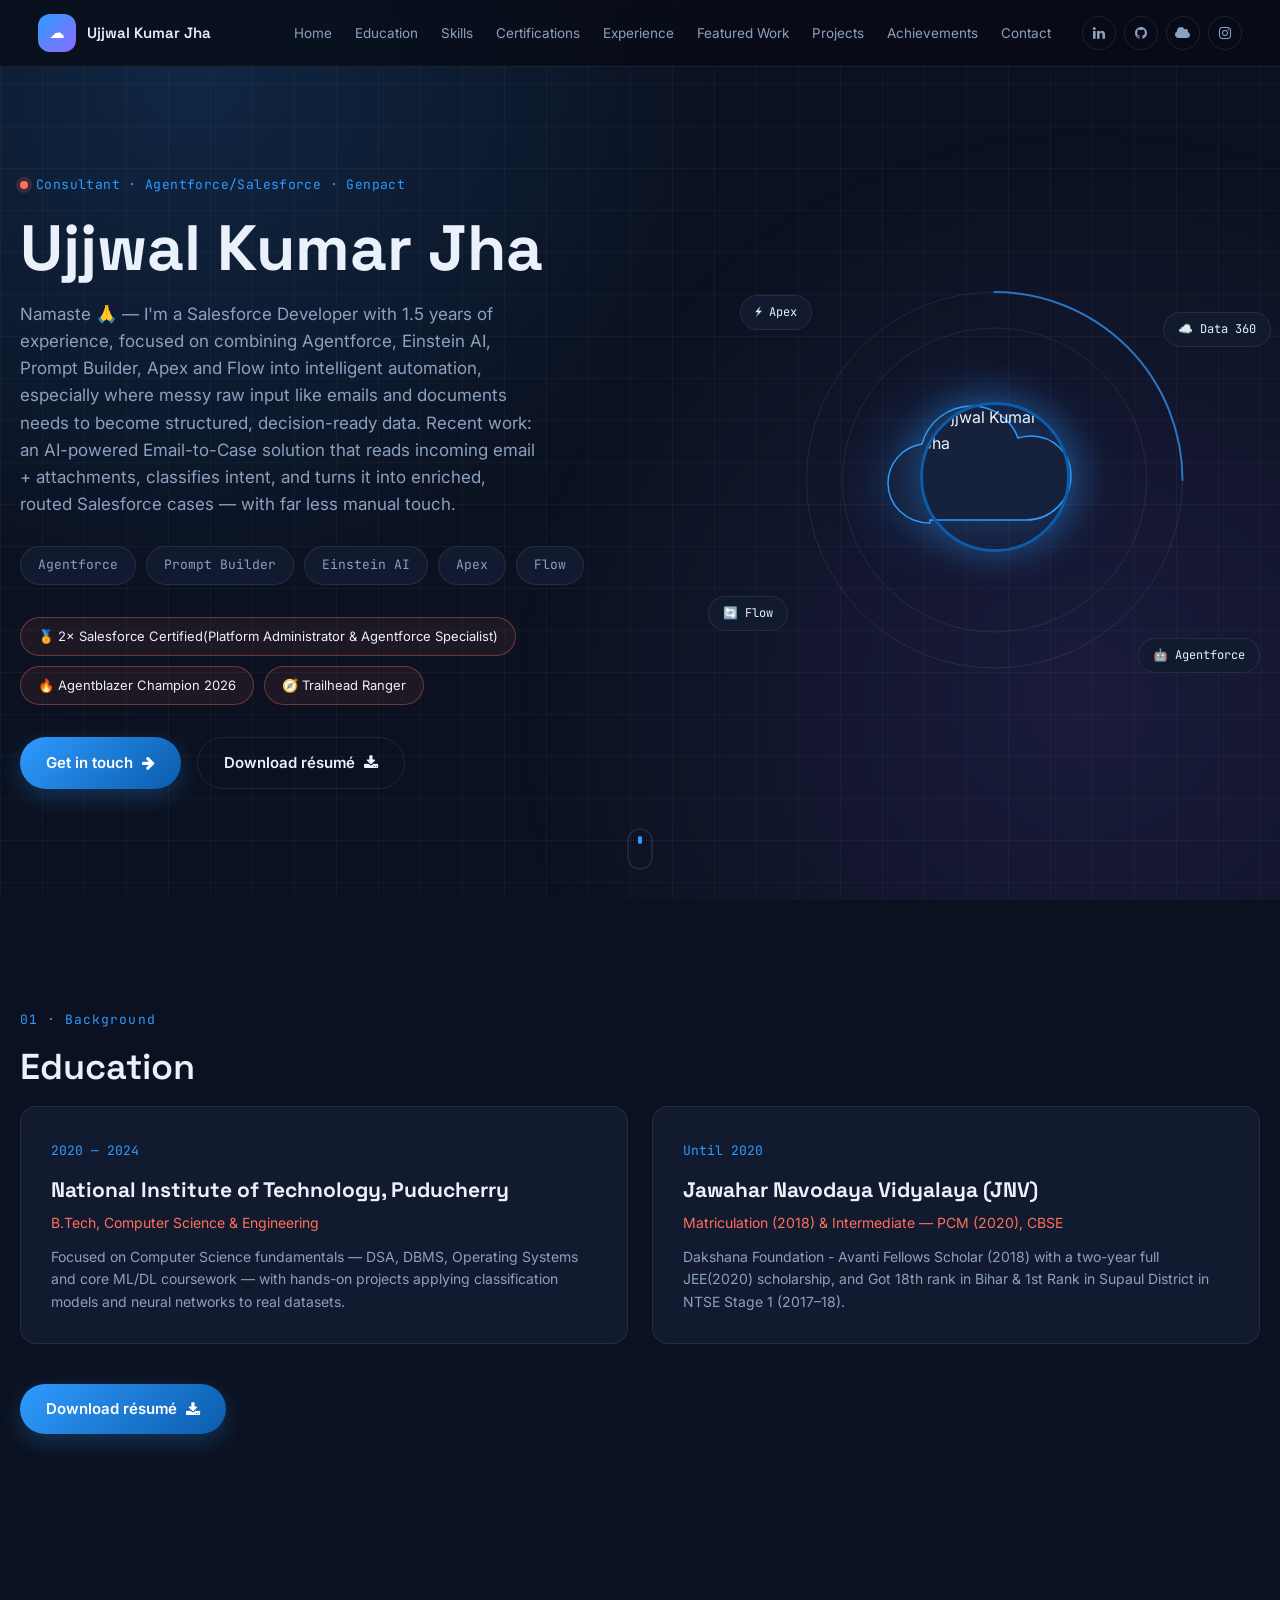
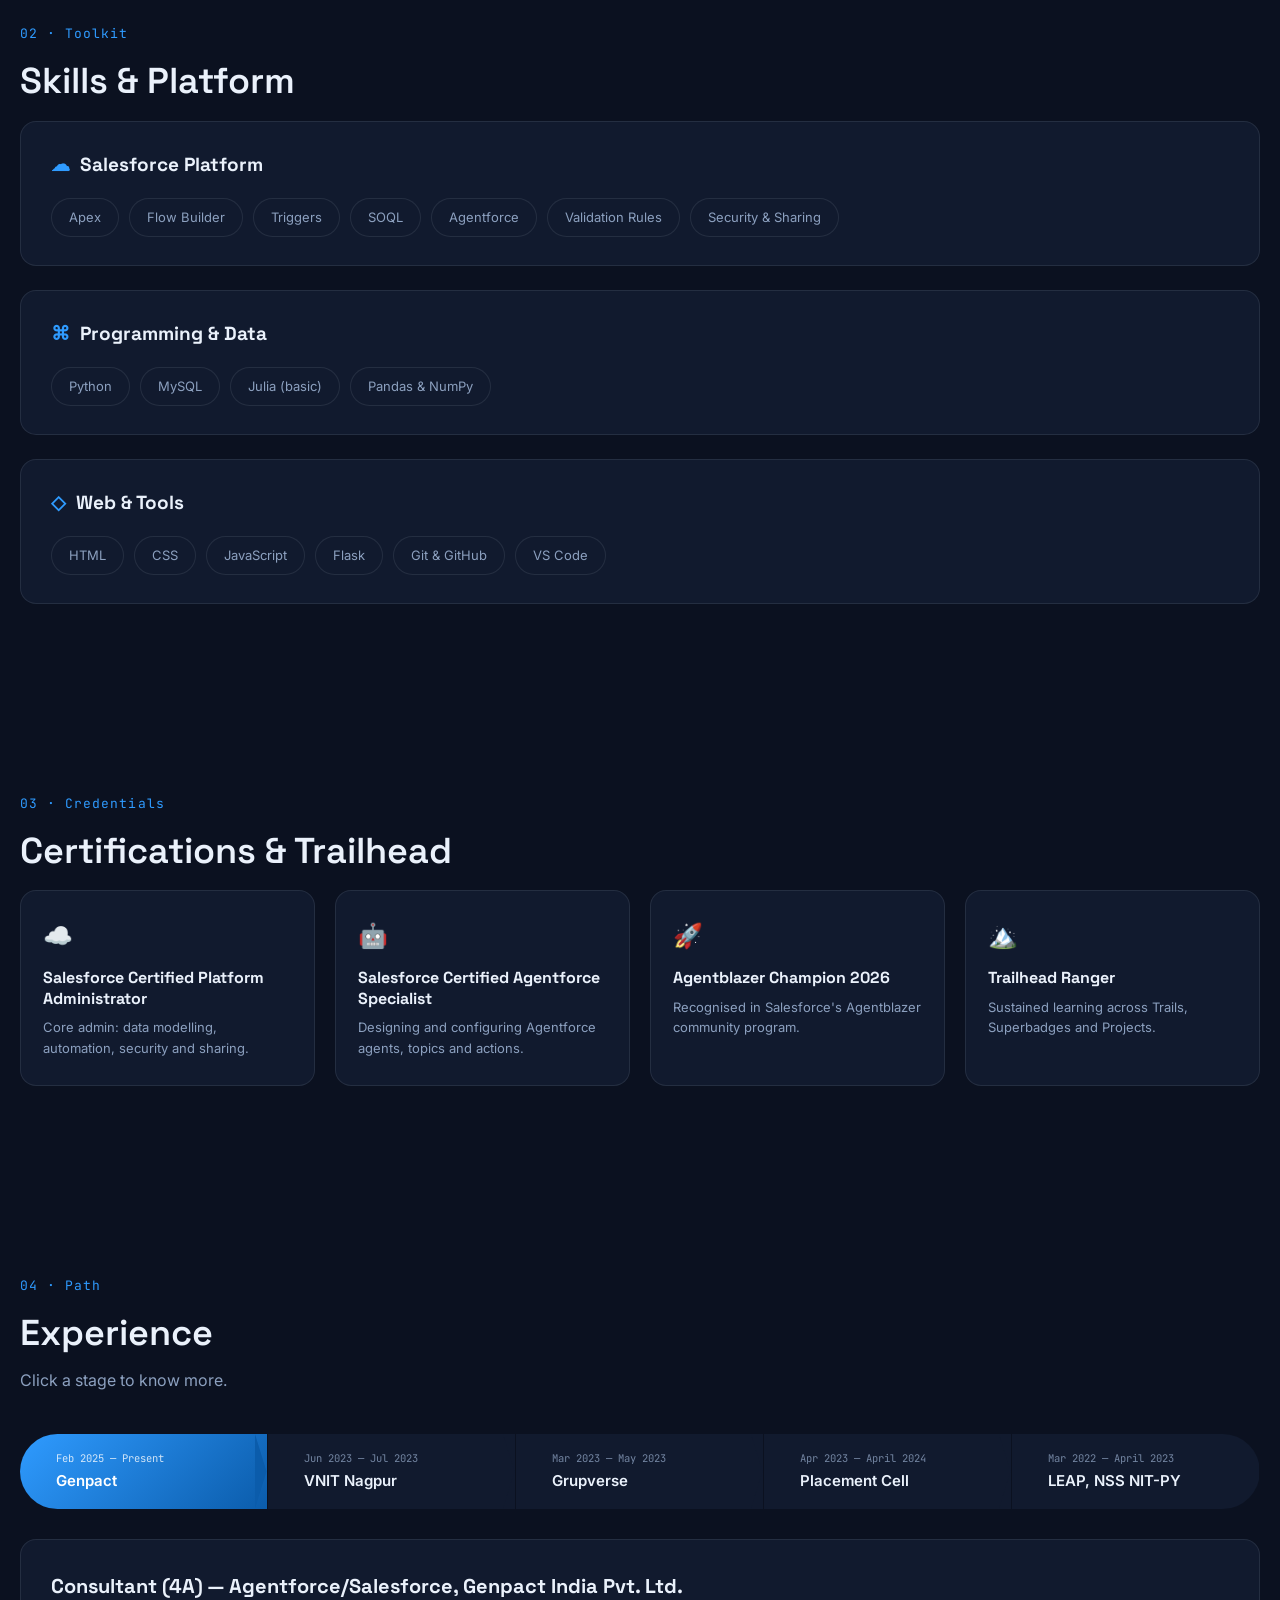
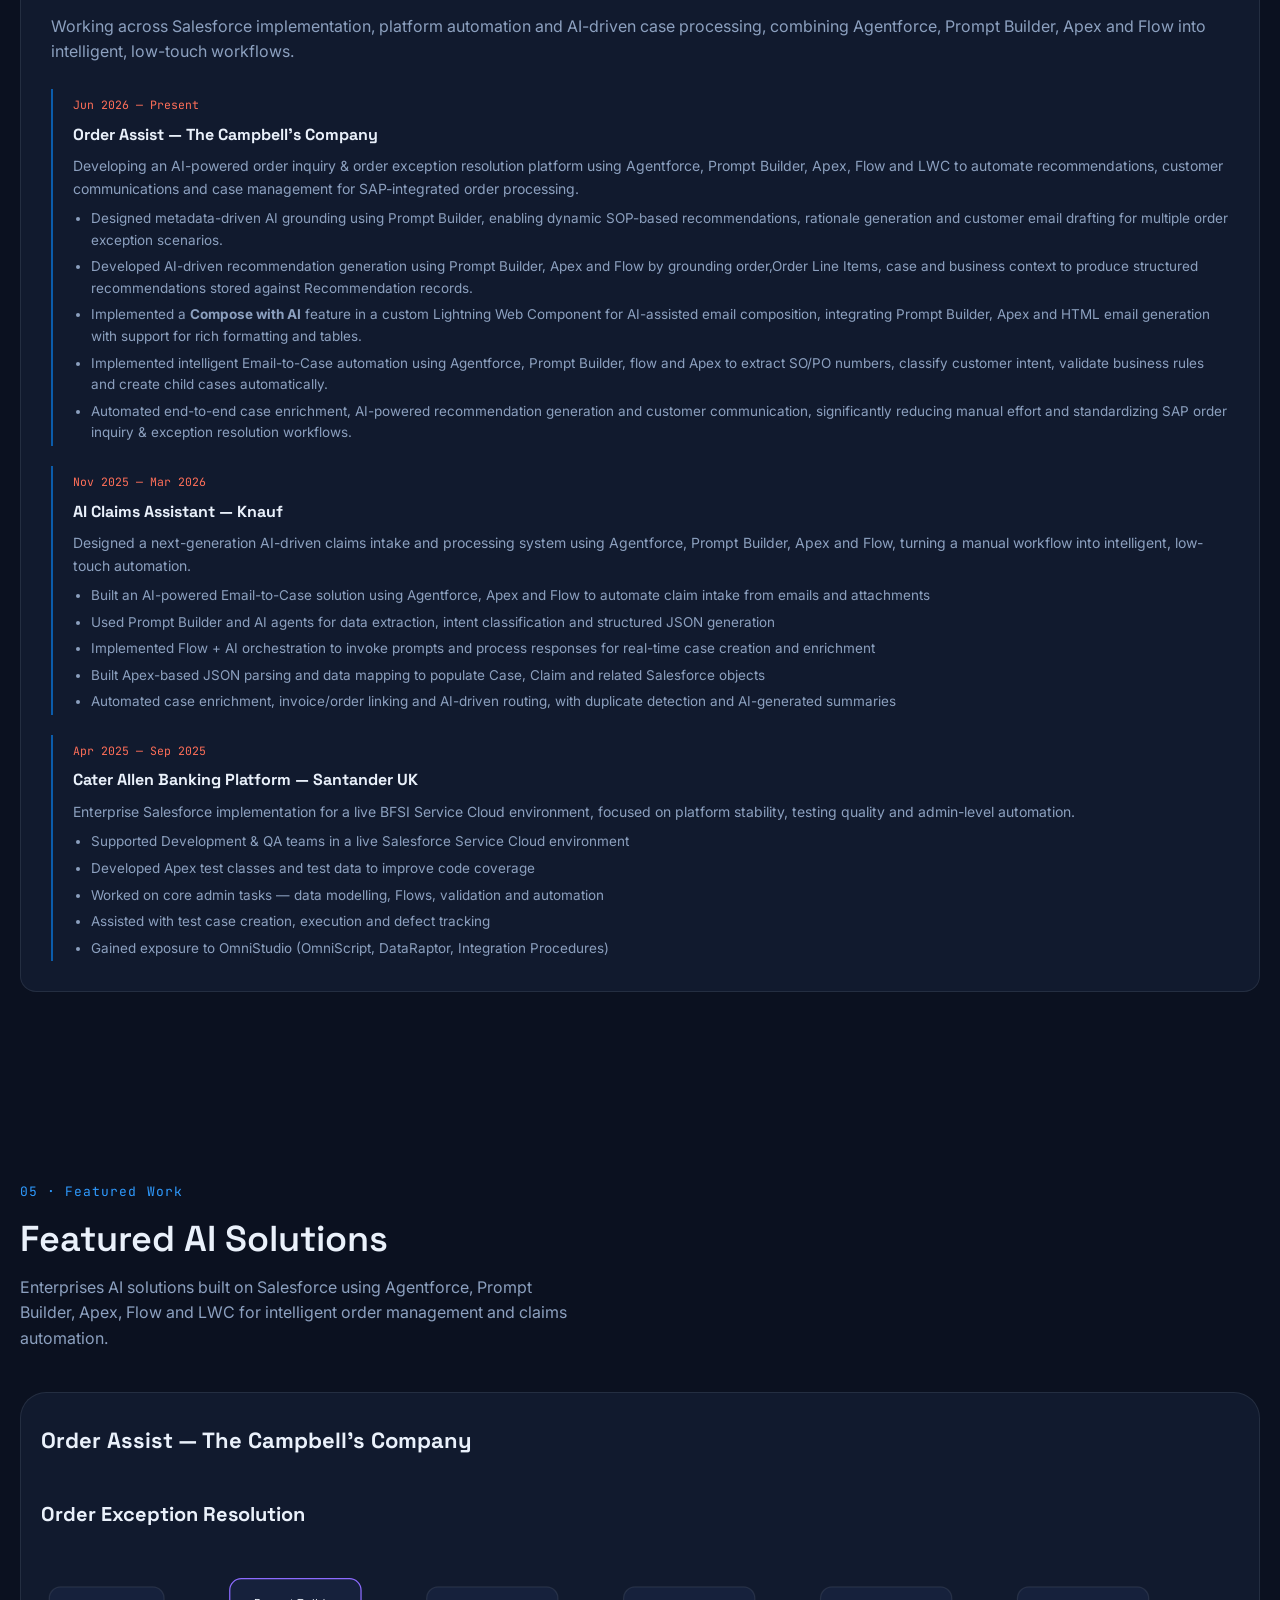
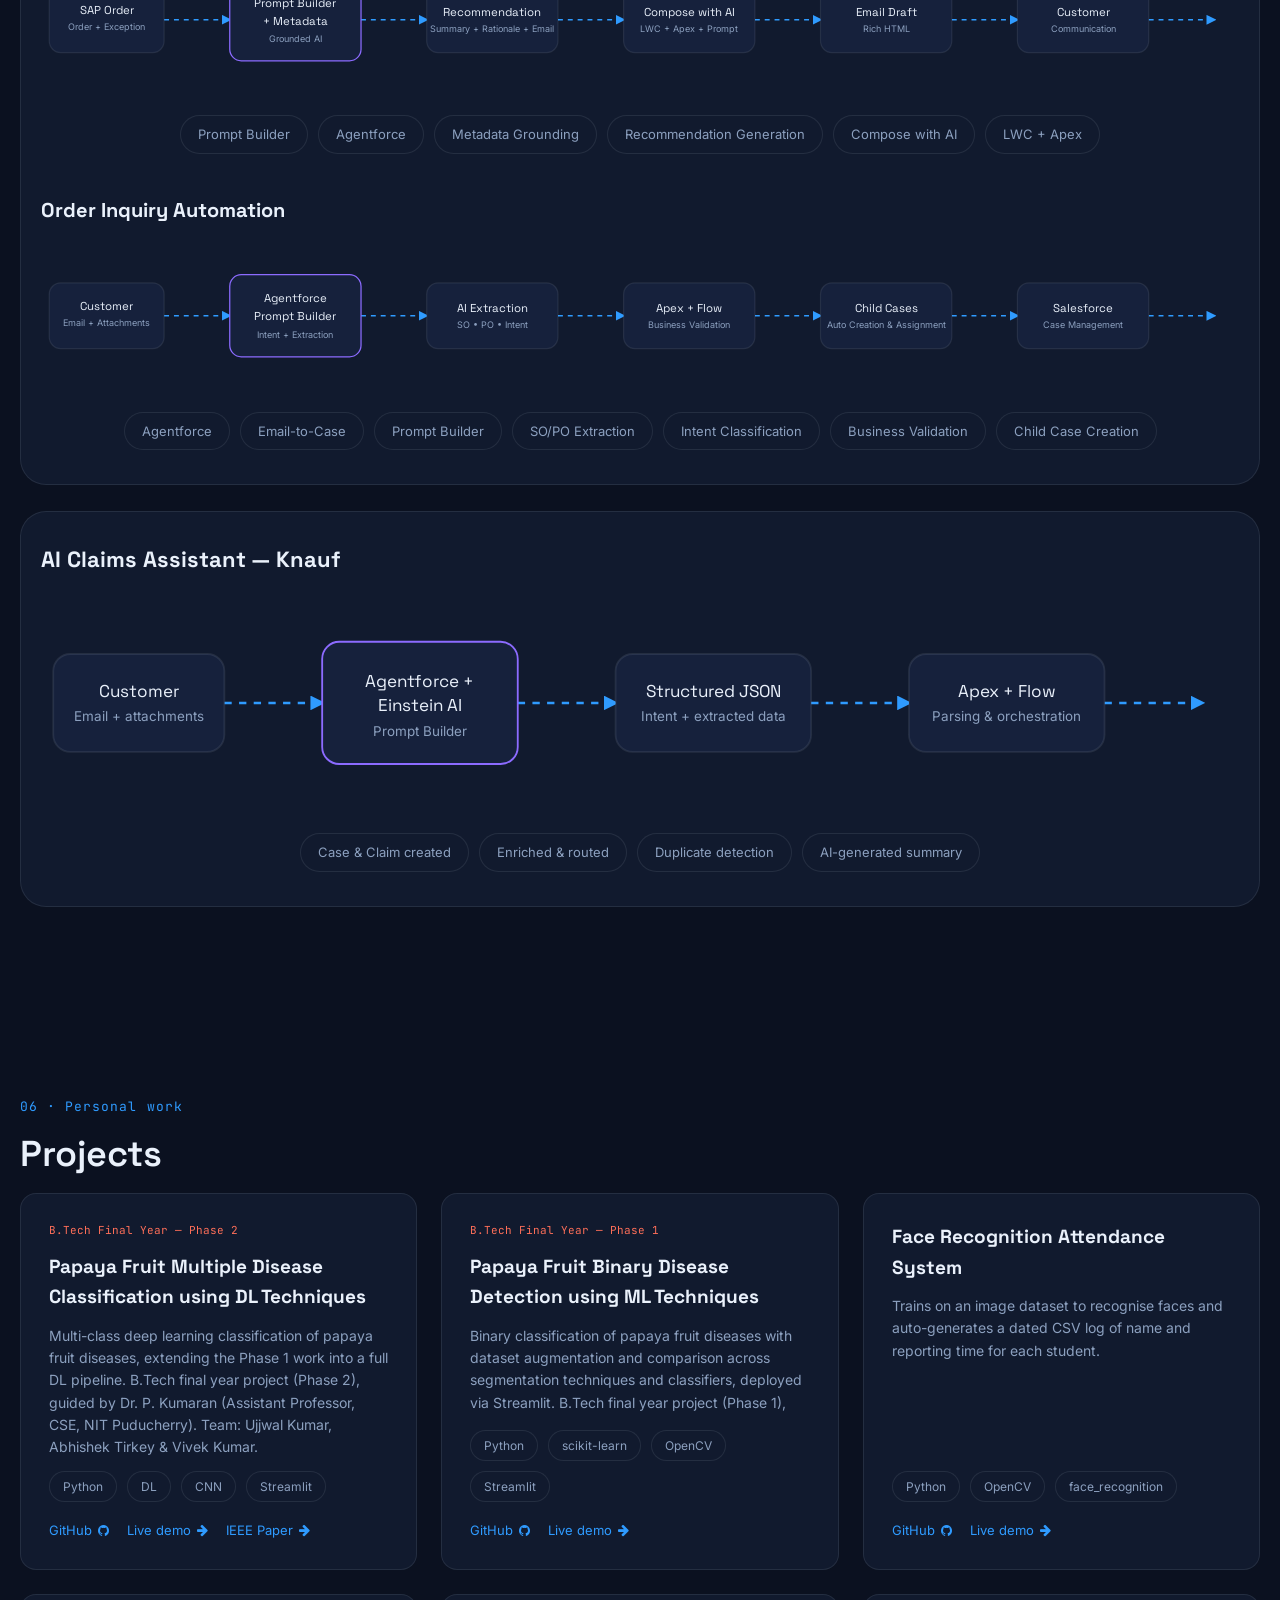
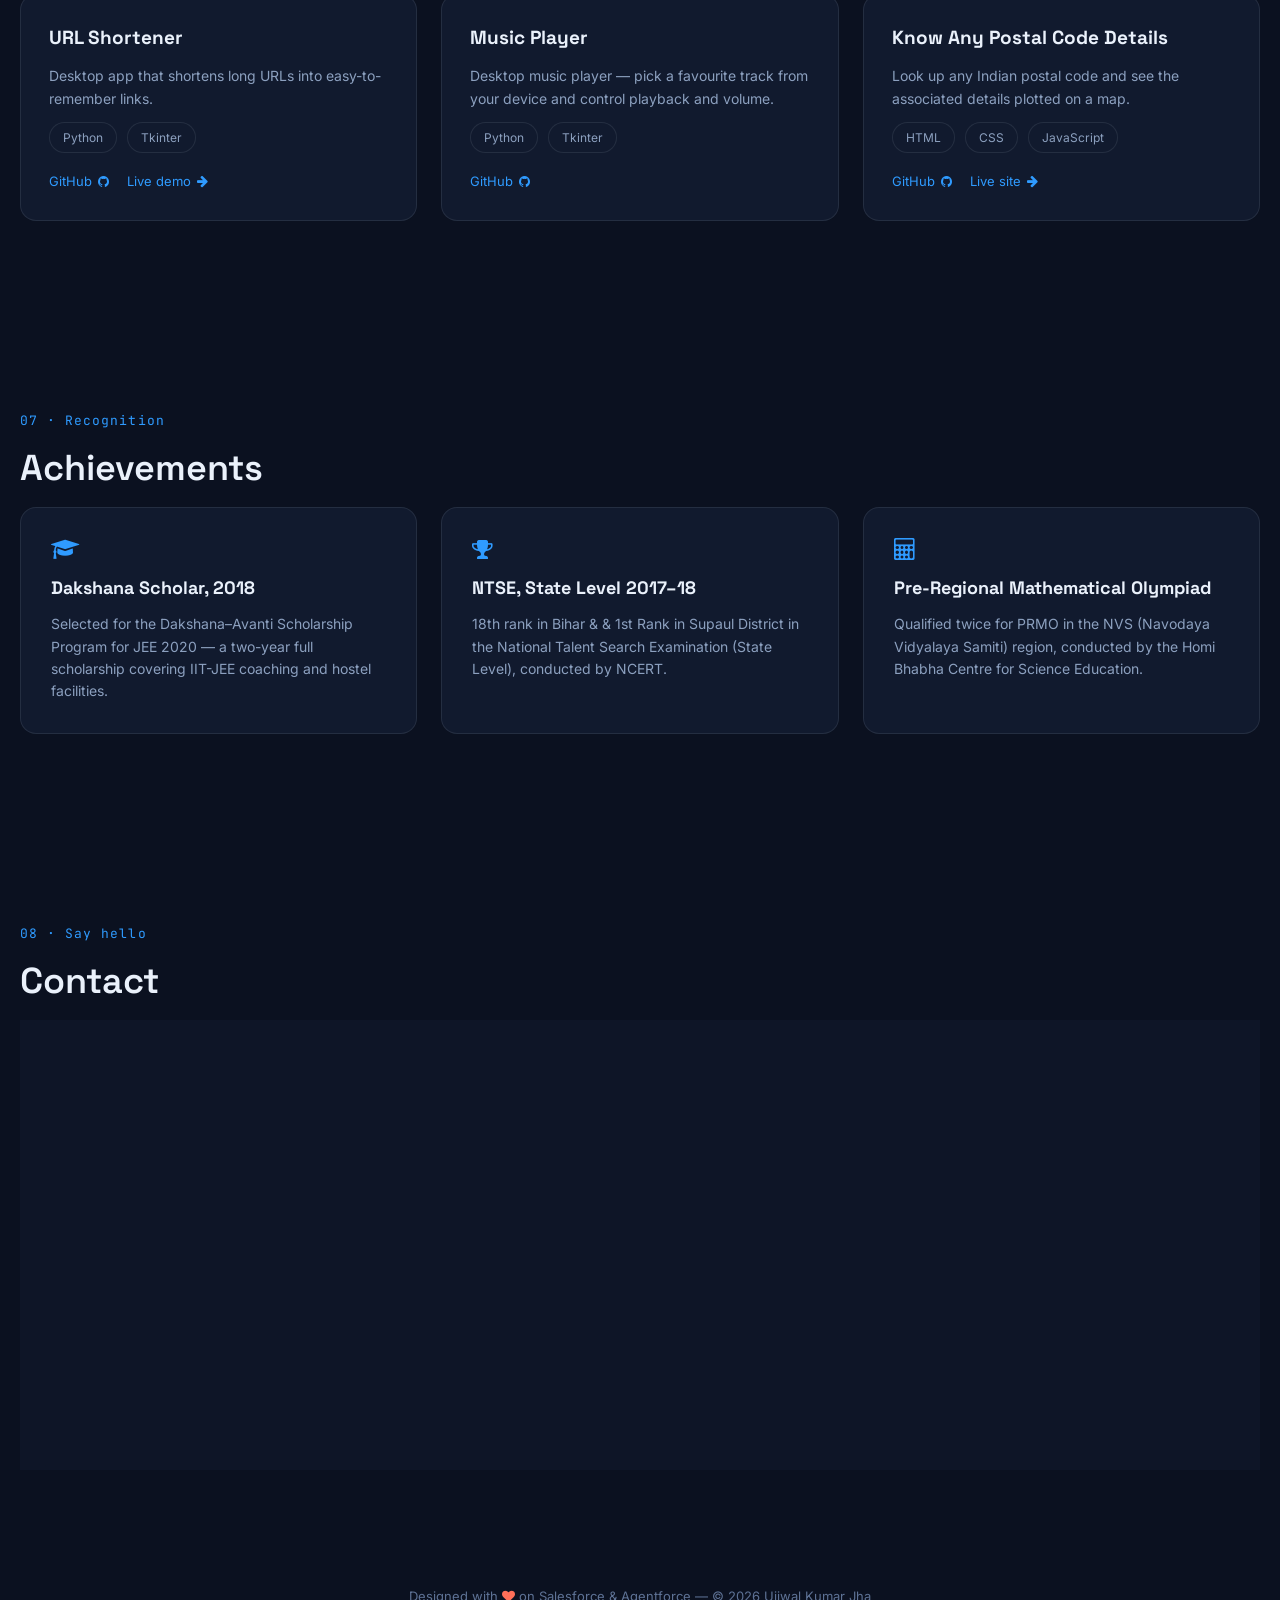
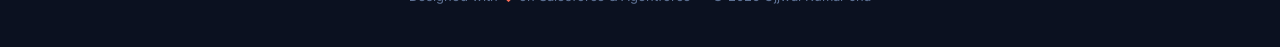
==== index.html @ 7a6f68fc "Update index.html" ====
<!DOCTYPE html>
<html lang="en">
<head>
<script type="application/ld+json">
{
  "@context": "https://schema.org",
  "@type": "Person",
  "name": "Ujjwal Kumar Jha",
  "jobTitle": "Consultant - Agentforce/Salesforce",
  "worksFor": { "@type": "Organization", "name": "Genpact" },
  "url": "https://ujjwal.nitpyalumni.com/",
  "image": "https://iili.io/K7jsr1s.jpg"
}
</script>

<meta charset="UTF-8">
<meta name="viewport" content="width=device-width, initial-scale=1.0">
<title>Ujjwal Kumar Jha</title>

<meta name="description" content="Consultant - Agentforce/Salesforce at Genpact || 2x Salesforce Certified || B.Tech CSE Graduate - NIT Puducherry'24 || JNV'20 || Dakshana Scholar'18 || NTSE'17-18 (State Level-18th Rank, Bihar)">
<meta property="og:title" content="Ujjwal Kumar Jha" />
<meta property="og:site_name" content="Ujjwal Kumar Jha">
<meta property="og:description" content="Consultant - Agentforce/Salesforce at Genpact || 2x Salesforce Certified || B.Tech CSE Graduate - NIT Puducherry'24 || JNV'20" />
<meta property="og:image" content="https://iili.io/K7jsr1s.jpg" />
<meta property="og:url" content="https://ujjwal.nitpyalumni.com/" />
<meta property="og:type" content="website" />
<meta name="google-site-verification" content="LGrUHn7iLY-lDgita6TuLom4cl8s31mYZsBvSIlhQw4" />

<link rel="icon" type="image/jpeg" href="https://iili.io/K7jsr1s.jpg">

<link rel="preconnect" href="https://fonts.googleapis.com">
<link rel="preconnect" href="https://fonts.gstatic.com" crossorigin>
<link href="https://fonts.googleapis.com/css2?family=Space+Grotesk:wght@400;500;600;700&family=Inter:wght@400;500;600&family=JetBrains+Mono:wght@400;500&display=swap" rel="stylesheet">

<link rel="stylesheet" href="https://cdnjs.cloudflare.com/ajax/libs/font-awesome/4.7.0/css/font-awesome.min.css">

<link rel="stylesheet" href="../style.css">
</head>

<body>

<div class="grid-glow" aria-hidden="true"></div>

<!-- NAV -->
<header class="site-header" id="top">
  <div class="header-inner">
    <a href="#top" class="brand">
      <span class="brand-mark">☁</span>
      <span class="brand-text">Ujjwal&nbsp;Kumar&nbsp;Jha</span>
    </a>

    <button id="menu" class="menu-toggle" aria-label="Toggle menu" aria-expanded="false"><span></span><span></span><span></span></button>

    <div class="nav-icons" id="navbar">
      <nav class="navbar">
        <ul>
          <li><a href="#home">Home</a></li>
          <li><a href="#about">Education</a></li>
          <li><a href="#skills">Skills</a></li>
          <li><a href="#certifications">Certifications</a></li>
          <li><a href="#experience">Experience</a></li>
          <li><a href="#featured-work">Featured Work</a></li>
          <li><a href="#projects">Projects</a></li>
          <li><a href="#achievements">Achievements</a></li>
          <li><a href="#contact">Contact</a></li>
        </ul>
      </nav>

      <div class="header-actions">
        <a href="https://www.linkedin.com/in/jhajibhaskar/" aria-label="LinkedIn" class="icon-link fa fa-linkedin"></a>
        <a href="https://github.com/jhajibhaskar/" aria-label="GitHub" class="icon-link fa fa-github"></a>
        <a href="https://www.salesforce.com/trailblazer/jhajibhaskar" aria-label="Trailhead" class="icon-link fa fa-cloud"></a>
        <a href="https://www.instagram.com/jhajibhaskar/" aria-label="Instagram" class="icon-link fa fa-instagram"></a>
      </div>
    </div>
  </div>
</header>

<!-- HOME / HERO -->
<section class="home" id="home">
  <div class="home-inner">

    <div class="home-copy" data-reveal>
      <p class="eyebrow"><span class="dot"></span>Consultant · Agentforce/Salesforce · Genpact</p>
      <h1>Ujjwal Kumar Jha</h1>
      <p class="lede">
        Namaste 🙏 — I'm a Salesforce Developer with 1.5 years of experience, focused on combining Agentforce, Einstein AI,
        Prompt Builder, Apex and Flow into intelligent automation, especially where messy raw input
        like emails and documents needs to become structured, decision-ready data. Recent work: an
        AI-powered Email-to-Case solution that reads incoming email + attachments, classifies intent,
        and turns it into enriched, routed Salesforce cases — with far less manual touch.
      </p>

      <div class="chip-row mono">
        <span class="chip">Agentforce</span>
        <span class="chip">Prompt Builder</span>
        <span class="chip">Einstein AI</span>
        <span class="chip">Apex</span>
        <span class="chip">Flow</span>
      </div>

      <div class="chip-row">
        <span class="chip chip-accent">🏅 2× Salesforce Certified(Platform Administrator & Agentforce Specialist)</span>
        <span class="chip chip-accent">🔥 Agentblazer Champion 2026</span>
        <span class="chip chip-accent">🧭 Trailhead Ranger</span>
      </div>

      <div class="cta-row">
        <a href="#contact" class="btn btn-primary">Get in touch <i class="fa fa-arrow-right"></i></a>
        <a href="https://drive.google.com/file/d/1UrBvDhG1-xvs36q1-7hzIBWHpmauKfFs/view?usp=share_link" class="btn btn-ghost">Download résumé <i class="fa fa-download"></i></a>
      </div>
    </div>

    <div class="home-visual" data-reveal>
      <svg class="orbit-ring" viewBox="0 0 420 420" aria-hidden="true">
        <circle cx="210" cy="210" r="188" class="ring ring-a"/>
        <circle cx="210" cy="210" r="152" class="ring ring-b"/>
        <path d="M210 22 A188 188 0 0 1 398 210" class="ring-arc"/>
      </svg>

      <div class="cloud-frame">
        <svg viewBox="0 0 240 150" class="cloud-shape" aria-hidden="true">
          <path d="M55 118c-24 0-42-18-42-40 0-20 15-36 34-39 6-22 26-38 50-38 21 0 39 13 46 32 4-1 8-2 13-2 22 0 40 17 40 39 0 25-20 45-45 45H55z"/>
        </svg>
        <img src="https://iili.io/K7jsr1s.jpg" alt="Ujjwal Kumar Jha" class="profile-photo">
      </div>

      <span class="orbit-chip chip-1 mono">⚡ Apex</span>
      <span class="orbit-chip chip-2 mono">🔄 Flow</span>
      <span class="orbit-chip chip-3 mono">🤖 Agentforce</span>
      <span class="orbit-chip chip-4 mono">☁️ Data 360</span>
    </div>

  </div>
  <a href="#about" class="scroll-cue" aria-label="Scroll down"><span></span></a>
</section>

<!-- ABOUT / EDUCATION -->
<section class="about" id="about">
  <div class="section-inner">
    <p class="section-eyebrow mono">01 · Background</p>
    <h2 class="section-title">Education</h2>

    <div class="edu-grid">
      <div class="edu-card" data-reveal>
        <span class="edu-years mono">2020 — 2024</span>
        <h3>
          <img src="https://iili.io/CeStIbS.webp" alt="" class="edu-logo" onerror="this.style.display='none'">
          National Institute of Technology, Puducherry
        </h3>
        <p class="edu-role">B.Tech, Computer Science &amp; Engineering</p>
        <p class="edu-detail">Focused on Computer Science fundamentals — DSA, DBMS, Operating Systems and core ML/DL coursework — 
          with hands-on projects applying classification models and neural networks to real datasets.</p>
      </div>

      <div class="edu-card" data-reveal>
        <span class="edu-years mono">Until 2020</span>
        <h3>
          <img src="https://iili.io/CeU3nNs.png" alt="" class="edu-logo" onerror="this.style.display='none'">
          Jawahar Navodaya Vidyalaya (JNV)</h3>
        <p class="edu-role">Matriculation (2018) &amp; Intermediate — PCM (2020), CBSE</p>
        <p class="edu-detail">Dakshana Foundation - Avanti Fellows Scholar (2018) with a two-year full JEE(2020) scholarship, and Got
        18th rank in Bihar & 1st Rank in Supaul District in NTSE Stage 1 (2017–18).</p>
      </div>
    </div>

    <a href="https://drive.google.com/file/d/1UrBvDhG1-xvs36q1-7hzIBWHpmauKfFs/view?usp=share_link" class="btn btn-primary" data-reveal>
      Download résumé <i class="fa fa-download"></i>
    </a>
  </div>
</section>

<!-- SKILLS -->
<section class="skills" id="skills">
  <div class="section-inner">
    <p class="section-eyebrow mono">02 · Toolkit</p>
    <h2 class="section-title">Skills &amp; Platform</h2>

    <div class="skill-groups">
      <div class="skill-group" data-reveal>
        <h3><span class="skill-icon">☁</span> Salesforce Platform</h3>
        <div class="chip-row">
          <span class="chip">Apex</span>
          <span class="chip">Flow Builder</span>
          <span class="chip">Triggers</span>
          <span class="chip">SOQL</span>
          <span class="chip">Agentforce</span>
          <span class="chip">Validation Rules</span>
          <span class="chip">Security &amp; Sharing</span>
        </div>
      </div>

      <div class="skill-group" data-reveal>
        <h3><span class="skill-icon">⌘</span> Programming &amp; Data</h3>
        <div class="chip-row">
          <span class="chip">Python</span>
          <span class="chip">MySQL</span>
          <span class="chip">Julia (basic)</span>
          <span class="chip">Pandas &amp; NumPy</span>
        </div>
      </div>

      <div class="skill-group" data-reveal>
        <h3><span class="skill-icon">◇</span> Web &amp; Tools</h3>
        <div class="chip-row">
          <span class="chip">HTML</span>
          <span class="chip">CSS</span>
          <span class="chip">JavaScript</span>
          <span class="chip">Flask</span>
          <span class="chip">Git &amp; GitHub</span>
          <span class="chip">VS Code</span>
        </div>
      </div>
    </div>
  </div>
</section>

<!-- CERTIFICATIONS -->
<section class="certs" id="certifications">
  <div class="section-inner">
    <p class="section-eyebrow mono">03 · Credentials</p>
    <h2 class="section-title">Certifications &amp; Trailhead</h2>

    <!-- Replace src below with your hosted Agentforce banner link (same way you hosted your photo) -->
    <img src="................." alt="Agentforce" class="cert-banner" onerror="this.style.display='none'">

    <div class="cert-grid">
      <div class="cert-card" data-reveal>
        <span class="cert-icon">☁️</span>
        <h3>Salesforce Certified Platform Administrator</h3>
        <p>Core admin: data modelling, automation, security and sharing.</p>
      </div>
      <div class="cert-card" data-reveal>
        <span class="cert-icon">🤖</span>
        <h3>Salesforce Certified Agentforce Specialist</h3>
        <p>Designing and configuring Agentforce agents, topics and actions.</p>
      </div>
      <div class="cert-card" data-reveal>
        <span class="cert-icon">🚀</span>
        <h3>Agentblazer Champion 2026</h3>
        <p>Recognised in Salesforce's Agentblazer community program.</p>
      </div>
      <div class="cert-card" data-reveal>
        <span class="cert-icon">🏔️</span>
        <h3>Trailhead Ranger</h3>
        <p>Sustained learning across Trails, Superbadges and Projects.</p>
      </div>
    </div>
  </div>
</section>

<!-- EXPERIENCE — Salesforce Path style stepper -->
<section class="experience" id="experience">
  <div class="section-inner">
    <p class="section-eyebrow mono">04 · Path</p>
    <h2 class="section-title">Experience</h2>
    <p class="section-note">Click a stage to know more.</p>

    <div class="path" role="tablist" aria-label="Experience timeline">
      <button class="path-stage is-active" data-target="stage-1" role="tab" aria-selected="true">
        <span class="stage-label">Feb 2025 — Present</span>
        <span class="stage-title">Genpact</span>
      </button>
      <button class="path-stage" data-target="stage-2" role="tab" aria-selected="false">
        <span class="stage-label">Jun 2023 — Jul 2023</span>
        <span class="stage-title">VNIT Nagpur</span>
      </button>
      <button class="path-stage" data-target="stage-3" role="tab" aria-selected="false">
        <span class="stage-label">Mar 2023 — May 2023</span>
        <span class="stage-title">Grupverse</span>
      </button>
      <button class="path-stage" data-target="stage-4" role="tab" aria-selected="false">
        <span class="stage-label">Apr 2023 — April 2024</span>
        <span class="stage-title">Placement Cell</span>
      </button>
      <button class="path-stage" data-target="stage-5" role="tab" aria-selected="false">
        <span class="stage-label">Mar 2022 — April 2023</span>
        <span class="stage-title">LEAP, NSS NIT-PY</span>
      </button>
    </div>

    <div class="path-panel is-active" id="stage-1">
      <h3>
        <!-- Replace src below with your hosted Genpact logo link (same way you hosted your photo) -->
        <img src="https://iili.io/CeSL4qb.webp" alt="" class="panel-logo" onerror="this.style.display='none'">
        Consultant (4A) — Agentforce/Salesforce, Genpact India Pvt. Ltd.
      </h3>
      <p>Working across Salesforce implementation, platform automation and AI-driven case processing,
        combining Agentforce, Prompt Builder, Apex and Flow into intelligent, low-touch workflows.</p>

      <div class="engagement-list">
        <div class="engagement">
          <span class="engagement-meta mono">Jun 2026 — Present</span>
          <h4>Order Assist — The Campbell's Company</h4>
          <p>Developing an AI-powered order inquiry & order exception resolution platform using Agentforce, Prompt Builder, Apex, Flow and LWC to automate 
            recommendations, customer communications and case management for SAP-integrated order processing.</p>
          <ul>
            <li>Designed metadata-driven AI grounding using Prompt Builder, enabling dynamic SOP-based recommendations, rationale generation and customer email drafting for multiple order exception scenarios.</li>
            <li>Developed AI-driven recommendation generation using Prompt Builder, Apex and Flow by grounding order,Order Line Items, case and business context to produce structured recommendations stored against Recommendation records.</li>
            <li>Implemented a <strong>Compose with AI</strong> feature in a custom Lightning Web Component for AI-assisted email composition, integrating Prompt Builder, Apex and HTML email generation with support for rich formatting and tables.</li>
            <li>Implemented intelligent Email-to-Case automation using Agentforce, Prompt Builder, flow and Apex to extract SO/PO numbers, classify customer intent, validate business rules and create child cases automatically.</li>
            <li>Automated end-to-end case enrichment, AI-powered recommendation generation and customer communication, significantly reducing manual effort and standardizing SAP order inquiry & exception resolution workflows.</li>
          </ul>
        </div>

        <div class="engagement">
          <span class="engagement-meta mono">Nov 2025 — Mar 2026</span>
          <h4>AI Claims Assistant — Knauf</h4>
          <p>Designed a next-generation AI-driven claims intake and processing system using Agentforce,
            Prompt Builder, Apex and Flow, turning a manual workflow into intelligent, low-touch automation.</p>
          <ul>
            <li>Built an AI-powered Email-to-Case solution using Agentforce, Apex and Flow to automate claim intake from emails and attachments</li>
            <li>Used Prompt Builder and AI agents for data extraction, intent classification and structured JSON generation</li>
            <li>Implemented Flow + AI orchestration to invoke prompts and process responses for real-time case creation and enrichment</li>
            <li>Built Apex-based JSON parsing and data mapping to populate Case, Claim and related Salesforce objects</li>
            <li>Automated case enrichment, invoice/order linking and AI-driven routing, with duplicate detection and AI-generated summaries</li>
          </ul>
        </div>

        <div class="engagement">
          <span class="engagement-meta mono">Apr 2025 — Sep 2025</span>
          <h4>Cater Allen Banking Platform — Santander UK</h4>
          <p>Enterprise Salesforce implementation for a live BFSI Service Cloud environment, focused on
            platform stability, testing quality and admin-level automation.</p>
          <ul>
            <li>Supported Development &amp; QA teams in a live Salesforce Service Cloud environment</li>
            <li>Developed Apex test classes and test data to improve code coverage</li>
            <li>Worked on core admin tasks — data modelling, Flows, validation and automation</li>
            <li>Assisted with test case creation, execution and defect tracking</li>
            <li>Gained exposure to OmniStudio (OmniScript, DataRaptor, Integration Procedures)</li>
          </ul>
        </div>
      </div>
    </div>
    <div class="path-panel" id="stage-2">
      <h3>Research Intern, Visvesvaraya National Institute of Technology, Nagpur</h3>
      <p>Predictive flood mapping using QGIS and an ANN cross-entropy model, with hands-on geospatial
        data analysis and flood-mitigation strategy work in Excel.</p>
    </div>
    <div class="path-panel" id="stage-3">
      <h3>Frontend Development Intern, Grupverse / Chakraborty and Lahkar Innovations Pvt. Ltd.</h3>
      <p>Designed and built the CCMR website for AIIMS Bhubaneswar using HTML, CSS and JavaScript.</p>
    </div>
    <div class="path-panel" id="stage-4">
      <h3>Placement Co-ordinator, CSE Batch 2020–24, NIT Puducherry</h3>
      <p>Part of a 3-member team planning and executing placement operations for 200+ B.Tech students —
        management, communication and stakeholder coordination.</p>
    </div>
    <div class="path-panel" id="stage-5">
      <h3>Tutor &amp; Content Creator, LEAP (NSS NIT-PY)</h3>
      <p>Taught Physics &amp; Chemistry and organised study material, notes and mock tests for JEE/NEET
        aspirants from underprivileged government schools.</p>
    </div>
  </div>
</section>

<!-- FEATURED WORK — AI Email-to-Case architecture -->
<section class="featured-work" id="featured-work">
  <div class="section-inner">
    <p class="section-eyebrow mono">05 · Featured Work</p>
    <h2 class="section-title">Featured AI Solutions</h2>
    <p class="section-note">
    Enterprises AI solutions built on Salesforce using Agentforce, Prompt Builder, Apex, Flow and LWC for intelligent order management and claims automation.
    </p>

    <div class="flow-diagram" data-reveal>

    <h3 style="margin-bottom:2.2rem;font-size:2.2rem;font-family:var(--font-display);">
    Order Assist — The Campbell's Company
    </h3>

    <h3 style="margin:4rem 0 2rem;font-size:2rem;font-family:var(--font-display);">
    Order Exception Resolution
    </h3>

    <svg viewBox="0 0 1460 170" class="flow-svg">

    <defs>
    <marker id="arrow-campbell"
    viewBox="0 0 10 10"
    refX="8"
    refY="5"
    markerWidth="6"
    markerHeight="6"
    orient="auto-start-reverse">
    <path d="M0 0L10 5L0 10z" fill="var(--blue)"/>
    </marker>
    </defs>

    <line x1="150" y1="85" x2="230" y2="85" class="flow-line" marker-end="url(#arrow-campbell)"/>
    <line x1="390" y1="85" x2="470" y2="85" class="flow-line" marker-end="url(#arrow-campbell)"/>
    <line x1="630" y1="85" x2="710" y2="85" class="flow-line" marker-end="url(#arrow-campbell)"/>
    <line x1="870" y1="85" x2="950" y2="85" class="flow-line" marker-end="url(#arrow-campbell)"/>
    <line x1="1110" y1="85" x2="1190" y2="85" class="flow-line" marker-end="url(#arrow-campbell)"/>
    <line x1="1350" y1="85" x2="1430" y2="85" class="flow-line" marker-end="url(#arrow-campbell)"/>

    <g class="flow-node">
    <rect x="10" y="45" width="140" height="80" rx="14"/>
    <text x="80" y="78" text-anchor="middle">SAP Order</text>
    <text x="80" y="98" text-anchor="middle" class="flow-sub">Order + Exception</text>
    </g>

    <g class="flow-node flow-node-accent">
    <rect x="230" y="35" width="160" height="100" rx="14"/>
    <text x="310" y="70" text-anchor="middle">Prompt Builder</text>
    <text x="310" y="92" text-anchor="middle">+ Metadata</text>
    <text x="310" y="112" text-anchor="middle" class="flow-sub">Grounded AI</text>
    </g>

    <g class="flow-node">
    <rect x="470" y="45" width="160" height="80" rx="14"/>
    <text x="550" y="80" text-anchor="middle">Recommendation</text>
    <text x="550" y="100" text-anchor="middle" class="flow-sub">Summary + Rationale + Email</text>
    </g>

    <g class="flow-node">
    <rect x="710" y="45" width="160" height="80" rx="14"/>
    <text x="790" y="80" text-anchor="middle">Compose with AI</text>
    <text x="790" y="100" text-anchor="middle" class="flow-sub">LWC + Apex + Prompt</text>
    </g>

    <g class="flow-node">
    <rect x="950" y="45" width="160" height="80" rx="14"/>
    <text x="1030" y="80" text-anchor="middle">Email Draft</text>
    <text x="1030" y="100" text-anchor="middle" class="flow-sub">Rich HTML</text>
    </g>

    <g class="flow-node">
    <rect x="1190" y="45" width="160" height="80" rx="14"/>
    <text x="1270" y="80" text-anchor="middle">Customer</text>
    <text x="1270" y="100" text-anchor="middle" class="flow-sub">Communication</text>
    </g>

    </svg>

    <div class="flow-tail">
    <span class="chip">Prompt Builder</span>
    <span class="chip">Agentforce</span>
    <span class="chip">Metadata Grounding</span>
    <span class="chip">Recommendation Generation</span>
    <span class="chip">Compose with AI</span>
    <span class="chip">LWC + Apex</span>
    </div>

    <h3 style="margin:4rem 0 2rem;font-size:2rem;font-family:var(--font-display);">
    Order Inquiry Automation
    </h3>

    <svg viewBox="0 0 1460 170" class="flow-svg">

      <defs>
        <marker id="arrow-inquiry"
          viewBox="0 0 10 10"
          refX="8"
          refY="5"
          markerWidth="6"
          markerHeight="6"
          orient="auto-start-reverse">
          <path d="M0 0L10 5L0 10z" fill="var(--blue)"/>
        </marker>
      </defs>

      <line x1="150" y1="85" x2="230" y2="85" class="flow-line" marker-end="url(#arrow-inquiry)"/>
      <line x1="390" y1="85" x2="470" y2="85" class="flow-line" marker-end="url(#arrow-inquiry)"/>
      <line x1="630" y1="85" x2="710" y2="85" class="flow-line" marker-end="url(#arrow-inquiry)"/>
      <line x1="870" y1="85" x2="950" y2="85" class="flow-line" marker-end="url(#arrow-inquiry)"/>
      <line x1="1110" y1="85" x2="1190" y2="85" class="flow-line" marker-end="url(#arrow-inquiry)"/>
      <line x1="1350" y1="85" x2="1430" y2="85" class="flow-line" marker-end="url(#arrow-inquiry)"/>

      <!-- Customer Email -->
      <g class="flow-node">
        <rect x="10" y="45" width="140" height="80" rx="14"/>
        <text x="80" y="78" text-anchor="middle">Customer</text>
        <text x="80" y="98" text-anchor="middle" class="flow-sub">Email + Attachments</text>
      </g>

      <!-- Prompt Builder -->
      <g class="flow-node flow-node-accent">
        <rect x="230" y="35" width="160" height="100" rx="14"/>
        <text x="310" y="68" text-anchor="middle">Agentforce</text>
        <text x="310" y="90" text-anchor="middle">Prompt Builder</text>
        <text x="310" y="112" text-anchor="middle" class="flow-sub">Intent + Extraction</text>
      </g>

      <!-- JSON -->
      <g class="flow-node">
        <rect x="470" y="45" width="160" height="80" rx="14"/>
        <text x="550" y="80" text-anchor="middle">AI Extraction</text>
        <text x="550" y="100" text-anchor="middle" class="flow-sub">SO • PO • Intent</text>
      </g>

      <!-- Apex -->
      <g class="flow-node">
        <rect x="710" y="45" width="160" height="80" rx="14"/>
        <text x="790" y="80" text-anchor="middle">Apex + Flow</text>
        <text x="790" y="100" text-anchor="middle" class="flow-sub">Business Validation</text>
      </g>

      <!-- Child Cases -->
      <g class="flow-node">
        <rect x="950" y="45" width="160" height="80" rx="14"/>
        <text x="1030" y="80" text-anchor="middle">Child Cases</text>
        <text x="1030" y="100" text-anchor="middle" class="flow-sub">Auto Creation & Assignment</text>
      </g>

      <!-- Final -->
      <g class="flow-node">
        <rect x="1190" y="45" width="160" height="80" rx="14"/>
        <text x="1270" y="80" text-anchor="middle">Salesforce</text>
        <text x="1270" y="100" text-anchor="middle" class="flow-sub">Case Management</text>
      </g>

    </svg>

    <div class="flow-tail">
      <span class="chip">Agentforce</span>
      <span class="chip">Email-to-Case</span>
      <span class="chip">Prompt Builder</span>
      <span class="chip">SO/PO Extraction</span>
      <span class="chip">Intent Classification</span>
      <span class="chip">Business Validation</span>
      <span class="chip">Child Case Creation</span>
    </div>
    </div>
    <br>

    <div class="flow-diagram" data-reveal>
    <h3 style="margin-bottom:2.2rem;font-size:2.2rem;font-family:var(--font-display);">
      AI Claims Assistant — Knauf
    </h3>
      <svg viewBox="0 0 980 170" class="flow-svg" aria-label="Email to case architecture: Customer email flows through Agentforce and Einstein AI, Prompt Builder, Apex parsing, Flow orchestration, to case creation and routing">
        <defs>
          <marker id="arrow" viewBox="0 0 10 10" refX="8" refY="5" markerWidth="6" markerHeight="6" orient="auto-start-reverse">
            <path d="M0 0L10 5L0 10z" fill="var(--blue)"/>
          </marker>
        </defs>
        <line x1="150" y1="85" x2="230" y2="85" class="flow-line" marker-end="url(#arrow)"/>
        <line x1="390" y1="85" x2="470" y2="85" class="flow-line" marker-end="url(#arrow)"/>
        <line x1="630" y1="85" x2="710" y2="85" class="flow-line" marker-end="url(#arrow)"/>
        <line x1="870" y1="85" x2="950" y2="85" class="flow-line" marker-end="url(#arrow)"/>

        <g class="flow-node">
          <rect x="10" y="45" width="140" height="80" rx="14"/>
          <text x="80" y="80" text-anchor="middle">Customer</text>
          <text x="80" y="100" text-anchor="middle" class="flow-sub">Email + attachments</text>
        </g>
        <g class="flow-node flow-node-accent">
          <rect x="230" y="35" width="160" height="100" rx="14"/>
          <text x="310" y="72" text-anchor="middle">Agentforce +</text>
          <text x="310" y="92" text-anchor="middle">Einstein AI</text>
          <text x="310" y="112" text-anchor="middle" class="flow-sub">Prompt Builder</text>
        </g>
        <g class="flow-node">
          <rect x="470" y="45" width="160" height="80" rx="14"/>
          <text x="550" y="80" text-anchor="middle">Structured JSON</text>
          <text x="550" y="100" text-anchor="middle" class="flow-sub">Intent + extracted data</text>
        </g>
        <g class="flow-node">
          <rect x="710" y="45" width="160" height="80" rx="14"/>
          <text x="790" y="80" text-anchor="middle">Apex + Flow</text>
          <text x="790" y="100" text-anchor="middle" class="flow-sub">Parsing &amp; orchestration</text>
        </g>
      </svg>
      <div class="flow-tail">
        <span class="chip">Case &amp; Claim created</span>
        <span class="chip">Enriched &amp; routed</span>
        <span class="chip">Duplicate detection</span>
        <span class="chip">AI-generated summary</span>
      </div>
    </div>
  </div>
</section>

<!-- PROJECTS -->
<section class="projects" id="projects">
  <div class="section-inner">
    <p class="section-eyebrow mono">06 · Personal work</p>
    <h2 class="section-title">Projects</h2>

    <div class="project-grid">

      <article class="project-card" data-reveal>
        <div class="project-tag">B.Tech Final Year — Phase 2</div>
        <h3>Papaya Fruit Multiple Disease Classification using DL Techniques</h3>
        <p>Multi-class deep learning classification of papaya fruit diseases, extending the Phase 1 work into a
          full DL pipeline. B.Tech final year project (Phase 2), guided by Dr. P. Kumaran (Assistant Professor,
          CSE, NIT Puducherry). Team: Ujjwal Kumar, Abhishek Tirkey &amp; Vivek Kumar.</p>
        <div class="chip-row small">
          <span class="chip">Python</span><span class="chip">DL</span><span class="chip">CNN</span><span class="chip">Streamlit</span>
        </div>
        <div class="project-links">
          <a href="https://github.com/Jhajibhaskar/Papaya-Fruit-Multiple-Disease-Classification-using-DL-Techniques">GitHub <i class="fa fa-github"></i></a>
          <!-- add your Phase 2 deployed demo link here -->
          <a href="https://jhajibhaskar4.streamlit.app/">Live demo <i class="fa fa-arrow-right"></i></a>
          <a href="https://ieeexplore.ieee.org/document/10580524">IEEE Paper <i class="fa fa-arrow-right"></i></a>
        </div>
      </article>

      <article class="project-card" data-reveal>
        <div class="project-tag">B.Tech Final Year — Phase 1</div>
        <h3>Papaya Fruit Binary Disease Detection using ML Techniques</h3>
        <p>Binary classification of papaya fruit diseases with dataset augmentation and comparison across
          segmentation techniques and classifiers, deployed via Streamlit. B.Tech final year project (Phase 1),
          </p>
        <div class="chip-row small">
          <span class="chip">Python</span><span class="chip">scikit-learn</span><span class="chip">OpenCV</span><span class="chip">Streamlit</span>
        </div>
        <div class="project-links">
          <a href="https://github.com/Jhajibhaskar/Papaya-Fruit-Binary-Disease-Detection-using-ML-Techniques">GitHub <i class="fa fa-github"></i></a>
          <a href="https://jhajibhaskar0.streamlit.app/">Live demo <i class="fa fa-arrow-right"></i></a>
        </div>
      </article>

      <article class="project-card" data-reveal>
        <h3>Face Recognition Attendance System</h3>
        <p>Trains on an image dataset to recognise faces and auto-generates a dated CSV log of name and
          reporting time for each student.</p>
        <div class="chip-row small">
          <span class="chip">Python</span><span class="chip">OpenCV</span><span class="chip">face_recognition</span>
        </div>
        <div class="project-links">
          <a href="https://github.com/Jhajibhaskar/Face-recognition-Attendance-System">GitHub <i class="fa fa-github"></i></a>
          <a href="https://jhajibhaskar2.streamlit.app/">Live demo <i class="fa fa-arrow-right"></i></a>
        </div>
      </article>

      <article class="project-card" data-reveal>
        <h3>URL Shortener</h3>
        <p>Desktop app that shortens long URLs into easy-to-remember links.</p>
        <div class="chip-row small">
          <span class="chip">Python</span><span class="chip">Tkinter</span>
        </div>
        <div class="project-links">
          <a href="https://github.com/Jhajibhaskar/URL-Shortner-Using-Python">GitHub <i class="fa fa-github"></i></a>
          <a href="https://jhajibhaskar3.streamlit.app/">Live demo <i class="fa fa-arrow-right"></i></a>
        </div>
      </article>

      <article class="project-card" data-reveal>
        <h3>Music Player</h3>
        <p>Desktop music player — pick a favourite track from your device and control playback and volume.</p>
        <div class="chip-row small">
          <span class="chip">Python</span><span class="chip">Tkinter</span>
        </div>
        <div class="project-links">
          <a href="https://github.com/Jhajibhaskar/Music_Player_using_Python">GitHub <i class="fa fa-github"></i></a>
        </div>
      </article>

      <article class="project-card" data-reveal>
        <h3>Know Any Postal Code Details</h3>
        <p>Look up any Indian postal code and see the associated details plotted on a map.</p>
        <div class="chip-row small">
          <span class="chip">HTML</span><span class="chip">CSS</span><span class="chip">JavaScript</span>
        </div>
        <div class="project-links">
          <a href="https://github.com/Jhajibhaskar/Know-any-PostalCode-Details">GitHub <i class="fa fa-github"></i></a>
          <a href="https://jhajibhaskar.github.io/Know-any-PostalCode-Details/">Live site <i class="fa fa-arrow-right"></i></a>
        </div>
      </article>

    </div>
  </div>
</section>

<!-- ACHIEVEMENTS -->
<section class="achievements" id="achievements">
  <div class="section-inner">
    <p class="section-eyebrow mono">07 · Recognition</p>
    <h2 class="section-title">Achievements</h2>

    <div class="achieve-grid">
      <div class="achieve-card" data-reveal>
        <i class="fa fa-graduation-cap"></i>
        <h3>Dakshana Scholar, 2018</h3>
        <p>Selected for the Dakshana–Avanti Scholarship Program for JEE 2020 — a two-year full
          scholarship covering IIT-JEE coaching and hostel facilities.</p>
      </div>
      <div class="achieve-card" data-reveal>
        <i class="fa fa-trophy"></i>
        <h3>NTSE, State Level 2017–18</h3>
        <p>18th rank in Bihar & & 1st Rank in Supaul District in the National Talent Search Examination (State Level), conducted by NCERT.</p>
      </div>
      <div class="achieve-card" data-reveal>
        <i class="fa fa-calculator"></i>
        <h3>Pre-Regional Mathematical Olympiad</h3>
        <p>Qualified twice for PRMO in the NVS (Navodaya Vidyalaya Samiti) region, conducted by the Homi
          Bhabha Centre for Science Education.</p>
      </div>
    </div>
  </div>
</section>

<!-- CONTACT -->
<section class="contact" id="contact">
  <div class="section-inner">
    <p class="section-eyebrow mono">08 · Say hello</p>
    <h2 class="section-title">Contact</h2>

    <div class="contact-card" data-reveal>
      <div class="contact-info">
        <a href="mailto:ujjwalkumar949494@gmail.com"><i class="fa fa-envelope"></i> ujjwalkumar949494@gmail.com</a>
        <span><i class="fa fa-map-marker"></i> Supaul, Bihar, India — 852111</span>
        <div class="social-row">
          <a href="https://www.linkedin.com/in/jhajibhaskar/" class="fa fa-linkedin"></a>
          <a href="https://github.com/jhajibhaskar/" class="fa fa-github"></a>
          <a href="https://www.salesforce.com/trailblazer/jhajibhaskar" class="fa fa-cloud"></a>
          <a href="https://linktr.ee/jhajibhaskar" class="fa fa-link"></a>
          <a href="https://www.instagram.com/jhajibhaskar/" class="fa fa-instagram"></a>
        </div>
      </div>

      <form class="contact-form" id="contact-form">
        <input type="text" id="cf-name" placeholder="Your name" class="box" required>
        <input type="email" id="cf-email" placeholder="Your email" class="box" required>
        <input type="text" id="cf-subject" placeholder="Subject" class="box">
        <textarea id="cf-message" rows="5" class="box message" placeholder="Message" required></textarea>
        <button type="submit" class="btn btn-primary">Send <i class="fa fa-paper-plane"></i></button>
      </form>
    </div>
  </div>
</section>

<footer class="footer">
  <p>Designed with <i class="fa fa-heart"></i> on Salesforce &amp; Agentforce — © <span id="year"></span> Ujjwal Kumar Jha</p>
</footer>

<a href="#home" class="top" aria-label="Scroll to top"><i class="fa fa-arrow-up"></i></a>

<script src="./script.js"></script>
</body>
</html>
---- style.css ----
/* ============================================================
   Tokens
   ============================================================ */
:root{
  --navy-950:#070B14;
  --navy-900:#0B1120;
  --surface:#111A2E;
  --surface-2:#16213C;
  --line: rgba(234,241,251,0.09);

  --blue:#2F9BFF;
  --blue-deep:#0B5CAB;
  --coral:#FF6F59;
  --violet:#8C6BFF;

  --ink:#EAF1FB;
  --muted:#8CA0BF;
  --muted-2:#5E7295;

  --font-display:'Space Grotesk', sans-serif;
  --font-body:'Inter', sans-serif;
  --font-mono:'JetBrains Mono', monospace;

  --radius-s:10px;
  --radius-m:16px;
  --radius-l:26px;

  --max: 1240px;
}

*{ margin:0; padding:0; box-sizing:border-box; }

html{
  scroll-behavior:smooth;
  font-size:62.5%; /* 1rem = 10px, so the rem scale below resolves to its intended pixel sizes */
  -webkit-text-size-adjust:100%;
}

body{
  background:var(--navy-900);
  color:var(--ink);
  font-family:var(--font-body);
  font-size:1.6rem;
  line-height:1.6;
  overflow-x:hidden;
  overflow-wrap:break-word;
  width:100%;
}

img{ max-width:100%; height:auto; }

@media (prefers-reduced-motion: reduce){
  html{ scroll-behavior:auto; }
  *{ animation-duration:0.01ms !important; animation-iteration-count:1 !important; transition-duration:0.01ms !important; }
}

a{ color:inherit; text-decoration:none; }
ul{ list-style:none; }
img{ max-width:100%; display:block; }
button{ font:inherit; background:none; border:none; cursor:pointer; color:inherit; }

::selection{ background:var(--blue); color:var(--navy-950); }

.mono{ font-family:var(--font-mono); }

/* ambient grid + glow background */
.grid-glow{
  position:fixed; inset:0; z-index:0; pointer-events:none;
  background-image:
    radial-gradient(circle at 15% 8%, rgba(47,155,255,0.16), transparent 40%),
    radial-gradient(circle at 85% 78%, rgba(140,107,255,0.12), transparent 45%),
    linear-gradient(rgba(234,241,251,0.035) 1px, transparent 1px),
    linear-gradient(90deg, rgba(234,241,251,0.035) 1px, transparent 1px);
  background-size: auto, auto, 42px 42px, 42px 42px;
}

section{ position:relative; z-index:1; padding:11rem 2rem 8rem; }
.section-inner{ max-width:var(--max); margin:0 auto; }

.section-eyebrow{ color:var(--blue); letter-spacing:.08em; font-size:1.3rem; margin-bottom:.8rem; }
.section-title{ font-family:var(--font-display); font-size:3.6rem; font-weight:600; margin-bottom:1rem; }
.section-note{ color:var(--muted); margin-bottom:4rem; max-width:56rem; }
.section-title + .section-note{ margin-top:-0.4rem; }

/* reveal-on-scroll */
[data-reveal]{ opacity:0; transform:translateY(24px); transition:opacity .7s ease, transform .7s ease; }
[data-reveal].is-visible{ opacity:1; transform:translateY(0); }

/* ============================================================
   Buttons & chips
   ============================================================ */
.btn{
  display:inline-flex; align-items:center; gap:.9rem;
  padding:1.3rem 2.6rem; border-radius:999px; font-weight:600; font-size:1.5rem;
  cursor:pointer;
}
.btn-primary{
  background:linear-gradient(135deg, var(--blue), var(--blue-deep));
  color:#fff; box-shadow:0 8px 24px rgba(47,155,255,0.25);
}
.btn-primary:hover{ transform:translateY(-2px); box-shadow:0 12px 28px rgba(47,155,255,0.35); }
.btn-ghost{ border:1px solid var(--line); color:var(--ink); }
.btn-ghost:hover{ border-color:var(--blue); background:rgba(47,155,255,0.08); }

.chip-row{ display:flex; flex-wrap:wrap; gap:1rem; }
.chip-row.small .chip{ font-size:1.2rem; padding:.5rem 1.3rem; }
.chip{
  padding:.8rem 1.7rem; border-radius:999px; font-size:1.3rem;
  background:var(--surface); border:1px solid var(--line); color:var(--muted);
}
.chip-accent{
  color:var(--ink); border-color:rgba(255,111,89,0.35); background:rgba(255,111,89,0.08);
}

/* ============================================================
   Header / nav
   ============================================================ */
.site-header{
  position:fixed; top:0; left:0; right:0; z-index:100;
  width:100%;
  background:rgba(7,11,20,0.72); backdrop-filter:blur(14px);
  border-bottom:1px solid var(--line);
}
.header-inner{
  width:100%; max-width:1560px; margin:0 auto;
  padding:1.4rem clamp(1.6rem, 3vw, 4rem);
  display:flex; align-items:center; justify-content:space-between; gap:1.6rem;
}
.brand{ display:flex; align-items:center; gap:1.1rem; flex-shrink:0; }
.brand-mark{
  font-family:var(--font-display); font-weight:700; font-size:1.4rem;
  width:3.8rem; height:3.8rem; border-radius:12px; display:flex; align-items:center; justify-content:center;
  background:linear-gradient(135deg, var(--blue), var(--violet)); color:#fff; flex-shrink:0;
}
.brand-text{
  font-family:var(--font-display); font-size:1.5rem; font-weight:600;
  white-space:nowrap;
}

.nav-icons{ display:flex; align-items:center; gap:clamp(1.6rem, 2.4vw, 3.2rem); flex-wrap:nowrap; min-width:0; }

.navbar{ min-width:0; overflow-x:auto; scrollbar-width:none; }
.navbar::-webkit-scrollbar{ display:none; }
.navbar ul{ display:flex; gap:clamp(1.2rem, 1.8vw, 2.4rem); white-space:nowrap; }
.navbar ul li a{
  font-size:1.35rem; color:var(--muted); position:relative; padding:.4rem 0; white-space:nowrap;
}
.navbar ul li a:hover{ color:var(--ink); }
.navbar ul li a::after{
  content:''; position:absolute; left:0; bottom:-2px; width:0; height:2px; background:var(--blue);
  transition:width .25s ease;
}
.navbar ul li a:hover::after{ width:100%; }

.header-actions{ display:flex; align-items:center; gap:.8rem; flex-shrink:0; }
.icon-link{
  width:3.4rem; height:3.4rem; border-radius:50%; display:flex; align-items:center; justify-content:center;
  color:var(--muted); border:1px solid var(--line); font-size:1.4rem; flex-shrink:0;
}
.icon-link:hover{ color:var(--blue); border-color:var(--blue); }

.menu-toggle{ display:none; flex-direction:column; gap:5px; width:3.6rem; height:3.6rem; align-items:center; justify-content:center; flex-shrink:0; }
.menu-toggle span{ width:2.2rem; height:2px; background:var(--ink); border-radius:2px; transition:transform .2s ease, opacity .2s ease; }
.menu-toggle.is-active span:nth-child(1){ transform:translateY(7px) rotate(45deg); }
.menu-toggle.is-active span:nth-child(2){ opacity:0; }
.menu-toggle.is-active span:nth-child(3){ transform:translateY(-7px) rotate(-45deg); }

/* ============================================================
   Hero
   ============================================================ */
.home{ min-height:100vh; display:flex; align-items:center; padding-top:14rem; }
.home-inner{
  max-width:var(--max); margin:0 auto; width:100%;
  display:grid; grid-template-columns:1.1fr .9fr; gap:6rem; align-items:center;
}
.eyebrow{
  display:inline-flex; align-items:center; gap:.8rem; font-family:var(--font-mono);
  font-size:1.3rem; color:var(--blue); margin-bottom:2rem; letter-spacing:.03em;
}
.eyebrow .dot{ width:8px; height:8px; border-radius:50%; background:var(--coral); box-shadow:0 0 0 4px rgba(255,111,89,0.18); }
.home-copy h1{ font-family:var(--font-display); font-size:6.4rem; font-weight:700; line-height:1.02; margin-bottom:2rem; }
.lede{ color:var(--muted); font-size:1.7rem; max-width:52rem; margin-bottom:2.8rem; }
.home-copy .chip-row{ margin-bottom:3.2rem; }
.cta-row{ display:flex; flex-wrap:wrap; gap:1.6rem; }

.home-visual{ position:relative; display:flex; align-items:center; justify-content:center; height:42rem; }
.orbit-ring{ position:absolute; inset:0; width:100%; height:100%; }
.ring{ fill:none; stroke:var(--line); stroke-width:1; }
.ring-arc{ fill:none; stroke:var(--blue); stroke-width:2; stroke-linecap:round; animation:spin 18s linear infinite; transform-origin:210px 210px; opacity:.7; }
@keyframes spin{ to{ transform:rotate(360deg); } }

.cloud-frame{ position:relative; width:24rem; height:24rem; }
.cloud-shape{ position:absolute; inset:0; width:100%; height:100%; fill:var(--surface-2); stroke:var(--blue); stroke-width:1.5; filter:drop-shadow(0 0 30px rgba(47,155,255,0.35)); }
.profile-photo{
  position:absolute; top:50%; left:50%; transform:translate(-50%,-52%);
  width:15rem; height:15rem; border-radius:50%; object-fit:cover;
  border:3px solid var(--blue-deep); box-shadow:0 0 40px rgba(47,155,255,0.4);
}

.orbit-chip{
  position:absolute; padding:.7rem 1.4rem; border-radius:999px; font-size:1.2rem;
  background:var(--surface); border:1px solid var(--line); color:var(--ink);
  animation:float 6s ease-in-out infinite;
}
.chip-1{ top:6%; left:2%; animation-delay:0s; }
.chip-2{ bottom:14%; left:-4%; animation-delay:1.4s; }
.chip-3{ bottom:4%; right:0%; animation-delay:2.8s; }
.chip-4{top:10%; right:-2%; animation-delay:4.2s;}
@keyframes float{ 0%,100%{ transform:translateY(0);} 50%{ transform:translateY(-12px);} }

.scroll-cue{
  position:absolute; bottom:3rem; left:50%; transform:translateX(-50%);
  width:2.6rem; height:4.2rem; border:2px solid var(--line); border-radius:999px;
  display:flex; justify-content:center; padding-top:.6rem;
}
.scroll-cue span{ width:4px; height:8px; border-radius:2px; background:var(--blue); animation:scrolldown 1.8s ease infinite; }
@keyframes scrolldown{ 0%{ opacity:0; transform:translateY(0);} 30%{opacity:1;} 100%{ opacity:0; transform:translateY(14px);} }

/* ============================================================
   About / Education
   ============================================================ */
.edu-grid{ display:grid; grid-template-columns:repeat(2,1fr); gap:2.4rem; margin-bottom:4rem; }
.edu-card{ background:var(--surface); border:1px solid var(--line); border-radius:var(--radius-m); padding:3rem; }
.edu-years{ color:var(--blue); font-size:1.3rem; }
.edu-card h3{ font-family:var(--font-display); font-size:2.1rem; margin:1rem 0 .5rem; display:flex; align-items:center; gap:1.2rem; }
.edu-logo{ width:3.6rem; height:3.6rem; object-fit:contain; border-radius:50%; flex-shrink:0; }
.edu-role{ color:var(--coral); font-size:1.4rem; margin-bottom:1.2rem; }
.edu-detail{ color:var(--muted); font-size:1.4rem; }

/* ============================================================
   Skills
   ============================================================ */
.skill-groups{ display:grid; gap:2.4rem; }
.skill-group{ background:var(--surface); border:1px solid var(--line); border-radius:var(--radius-m); padding:2.8rem 3rem; }
.skill-group h3{ font-family:var(--font-display); font-size:1.9rem; margin-bottom:1.8rem; display:flex; align-items:center; gap:1rem; }
.skill-icon{ color:var(--blue); }

/* ============================================================
   Certifications
   ============================================================ */
.cert-banner{ width:100%; max-width:56rem; display:block; margin:0 auto 3rem; border-radius:var(--radius-m); }
.cert-grid{ display:grid; grid-template-columns:repeat(4,1fr); gap:2rem; }
.cert-card{
  background:var(--surface); border:1px solid var(--line); border-radius:var(--radius-m);
  padding:2.6rem 2.2rem; text-align:left;
}
.cert-card:hover{ border-color:var(--blue); }
.cert-icon{ font-size:2.4rem; display:block; margin-bottom:1.2rem; }
.cert-card h3{ font-family:var(--font-display); font-size:1.6rem; margin-bottom:.8rem; line-height:1.3; }
.cert-card p{ color:var(--muted); font-size:1.3rem; }

/* ============================================================
   Experience — Salesforce Path stepper
   ============================================================ */
.path{ display:flex; flex-wrap:wrap; margin-bottom:3rem; border-radius:999px; overflow:hidden; }
.path-stage{
  flex:1 1 18rem; position:relative; padding:1.6rem 2.4rem 1.6rem 3.6rem;
  background:var(--surface); color:var(--muted); text-align:left;
  border-right:1px solid var(--navy-900);
}
.path-stage::after{
  content:''; position:absolute; right:-1.1rem; top:0; bottom:0; width:2.2rem;
  background:var(--surface); clip-path:polygon(0 0, 50% 50%, 0 100%); z-index:2;
  border-right:1px solid var(--navy-900);
}
.path-stage:last-child::after{ display:none; }
.stage-label{ display:block; font-family:var(--font-mono); font-size:1.05rem; opacity:.8; }
.stage-title{ display:block; font-weight:600; font-size:1.5rem; color:var(--ink); margin-top:.2rem; }
.path-stage.is-active{ background:linear-gradient(135deg, var(--blue), var(--blue-deep)); color:#fff; }
.path-stage.is-active::after{ background:var(--blue-deep); }
.path-stage.is-active .stage-title{ color:#fff; }
.path-stage:hover{ filter:brightness(1.1); }

.path-panel{ display:none; background:var(--surface); border:1px solid var(--line); border-radius:var(--radius-m); padding:3rem; }
.path-panel.is-active{ display:block; }
.path-panel h3{ font-family:var(--font-display); font-size:2rem; margin-bottom:1.2rem; display:flex; align-items:center; gap:1.4rem; }
.panel-logo{ width:3.6rem; height:3.6rem; object-fit:contain; border-radius:8px; background:#fff; padding:.4rem; flex-shrink:0; }
.path-panel p{ color:var(--muted); }

.engagement-list{ margin-top:2.4rem; display:flex; flex-direction:column; gap:2rem; }
.engagement{
  border-left:2px solid var(--blue-deep); padding-left:2rem; padding-top:.2rem; padding-bottom:.2rem;
}
.engagement-meta{ color:var(--coral); font-size:1.15rem; }
.engagement h4{ font-family:var(--font-display); font-size:1.6rem; margin:.5rem 0 .8rem; color:var(--ink); }
.engagement > p{ color:var(--muted); font-size:1.4rem; margin-bottom:.8rem; }
.engagement ul{ list-style:disc; padding-left:1.8rem; display:flex; flex-direction:column; gap:.5rem; }
.engagement li{ color:var(--muted); font-size:1.35rem; }

/* ============================================================
   Featured work — flow diagram
   ============================================================ */
.flow-diagram{
  background:var(--surface); border:1px solid var(--line); border-radius:var(--radius-l);
  padding:3rem 2rem 3.4rem;
}
.flow-svg{ width:100%; height:auto; display:block; }
.flow-line{ stroke:var(--blue); stroke-width:2; stroke-dasharray:6 6; animation:dash 2.4s linear infinite; }
@keyframes dash{ to{ stroke-dashoffset:-24; } }
.flow-node rect{ fill:var(--surface-2); stroke:var(--line); stroke-width:1.5; }
.flow-node-accent rect{ stroke:var(--violet); }
.flow-node text{ fill:var(--ink); font-family:var(--font-display); font-size:14px; }
.flow-node .flow-sub{ fill:var(--muted); font-family:var(--font-body); font-size:11px; }
.flow-tail{ display:flex; flex-wrap:wrap; gap:1rem; justify-content:center; margin-top:2.6rem; }

/* ============================================================
   Projects
   ============================================================ */
.project-grid{ display:grid; grid-template-columns:repeat(3,1fr); gap:2.4rem; }
.project-card{
  background:var(--surface); border:1px solid var(--line); border-radius:var(--radius-m);
  padding:2.8rem; display:flex; flex-direction:column; gap:1.2rem;
}
.project-card:hover{ border-color:var(--blue); transform:translateY(-4px); }
.project-tag{ font-family:var(--font-mono); font-size:1.1rem; color:var(--coral); }
.project-card h3{ font-family:var(--font-display); font-size:1.9rem; }
.project-card p{ color:var(--muted); font-size:1.4rem; flex-grow:1; }
.project-links{ display:flex; gap:1.8rem; margin-top:.6rem; }
.project-links a{ font-size:1.3rem; color:var(--blue); display:flex; align-items:center; gap:.6rem; }
.project-links a:hover{ text-decoration:underline; }

/* ============================================================
   Achievements
   ============================================================ */
.achieve-grid{ display:grid; grid-template-columns:repeat(3,1fr); gap:2.4rem; }
.achieve-card{ background:var(--surface); border:1px solid var(--line); border-radius:var(--radius-m); padding:3rem; text-align:left; }
.achieve-card i{ color:var(--blue); font-size:2.2rem; margin-bottom:1.4rem; display:block; }
.achieve-card h3{ font-family:var(--font-display); font-size:1.8rem; margin-bottom:1rem; }
.achieve-card p{ color:var(--muted); font-size:1.4rem; }

/* ============================================================
   Contact
   ============================================================ */
.contact-card{
  display:grid; grid-template-columns:.8fr 1.2fr; gap:3rem;
  background:rgba(17,26,46,0.6); border:1px solid var(--line); border-radius:var(--radius-l);
  padding:4rem; backdrop-filter:blur(16px);
}
.contact-info{ display:flex; flex-direction:column; gap:1.6rem; font-size:1.5rem; }
.contact-info a, .contact-info span{ display:flex; align-items:center; gap:1.2rem; color:var(--muted); }
.contact-info a:hover{ color:var(--blue); }
.contact-info i{ color:var(--blue); width:1.8rem; }
.social-row{ display:flex; gap:1rem; margin-top:1rem; }
.social-row a{
  width:4rem; height:4rem; border-radius:50%; border:1px solid var(--line);
  display:flex; align-items:center; justify-content:center; color:var(--muted);
}
.social-row a:hover{ color:var(--blue); border-color:var(--blue); }

.contact-form{ display:flex; flex-direction:column; gap:1.4rem; }
.box{
  background:var(--surface); border:1px solid var(--line); border-radius:var(--radius-s);
  padding:1.4rem 1.6rem; color:var(--ink); font-size:1.4rem; width:100%;
}
.box::placeholder{ color:var(--muted-2); }
.box:focus{ border-color:var(--blue); }
.message{ resize:vertical; min-height:12rem; }

/* ============================================================
   Footer / scroll-top
   ============================================================ */
.footer{ text-align:center; padding:4rem 2rem; color:var(--muted-2); font-size:1.3rem; }
.footer i{ color:var(--coral); }

.top{
  position:fixed; bottom:2.4rem; right:2.4rem; z-index:90;
  width:4.6rem; height:4.6rem; border-radius:50%;
  background:var(--blue); color:#fff; display:flex; align-items:center; justify-content:center;
  opacity:0; pointer-events:none; transition:opacity .3s ease;
  box-shadow:0 8px 20px rgba(47,155,255,0.35);
}
.top.is-visible{ opacity:1; pointer-events:auto; }

/* ============================================================
   Responsive
   ============================================================ */
@media (max-width:1080px){
  .project-grid{ grid-template-columns:repeat(2,1fr); }
  .cert-grid{ grid-template-columns:repeat(2,1fr); }
}

@media (max-width:1180px){
  .brand-text{ display:none; }
  .nav-icons{ display:none; }
  .menu-toggle{ display:flex; }

  .nav-icons.is-open{
    display:flex; flex-direction:column; align-items:stretch; gap:2rem;
    position:fixed; top:7.2rem; left:1.6rem; right:1.6rem;
    background:var(--surface); border:1px solid var(--line); border-radius:var(--radius-m);
    padding:2.4rem; max-height:calc(100vh - 10rem); overflow-y:auto;
  }
  .nav-icons.is-open .navbar{ overflow-x:visible; }
  .nav-icons.is-open .navbar ul{ flex-direction:column; gap:1.6rem; white-space:normal; }
  .nav-icons.is-open .navbar ul li a{ font-size:1.6rem; }
  .nav-icons.is-open .header-actions{ justify-content:center; flex-wrap:wrap; }
}

@media (max-width:900px){
  .home-inner{ grid-template-columns:1fr; text-align:center; }
  .home-copy .chip-row, .cta-row{ justify-content:center; }
  .home-visual{ order:-1; height:32rem; }
  .home-copy h1{ font-size:4.6rem; }
  .edu-grid{ grid-template-columns:1fr; }
  .achieve-grid, .project-grid, .cert-grid{ grid-template-columns:1fr; }
  .contact-card{ grid-template-columns:1fr; }
  .path{ border-radius:var(--radius-m); }
  .path-stage{ border-right:none; border-bottom:1px solid var(--navy-900); flex:1 1 100%; padding-left:2.4rem; }
  .path-stage::after{ display:none; }
}
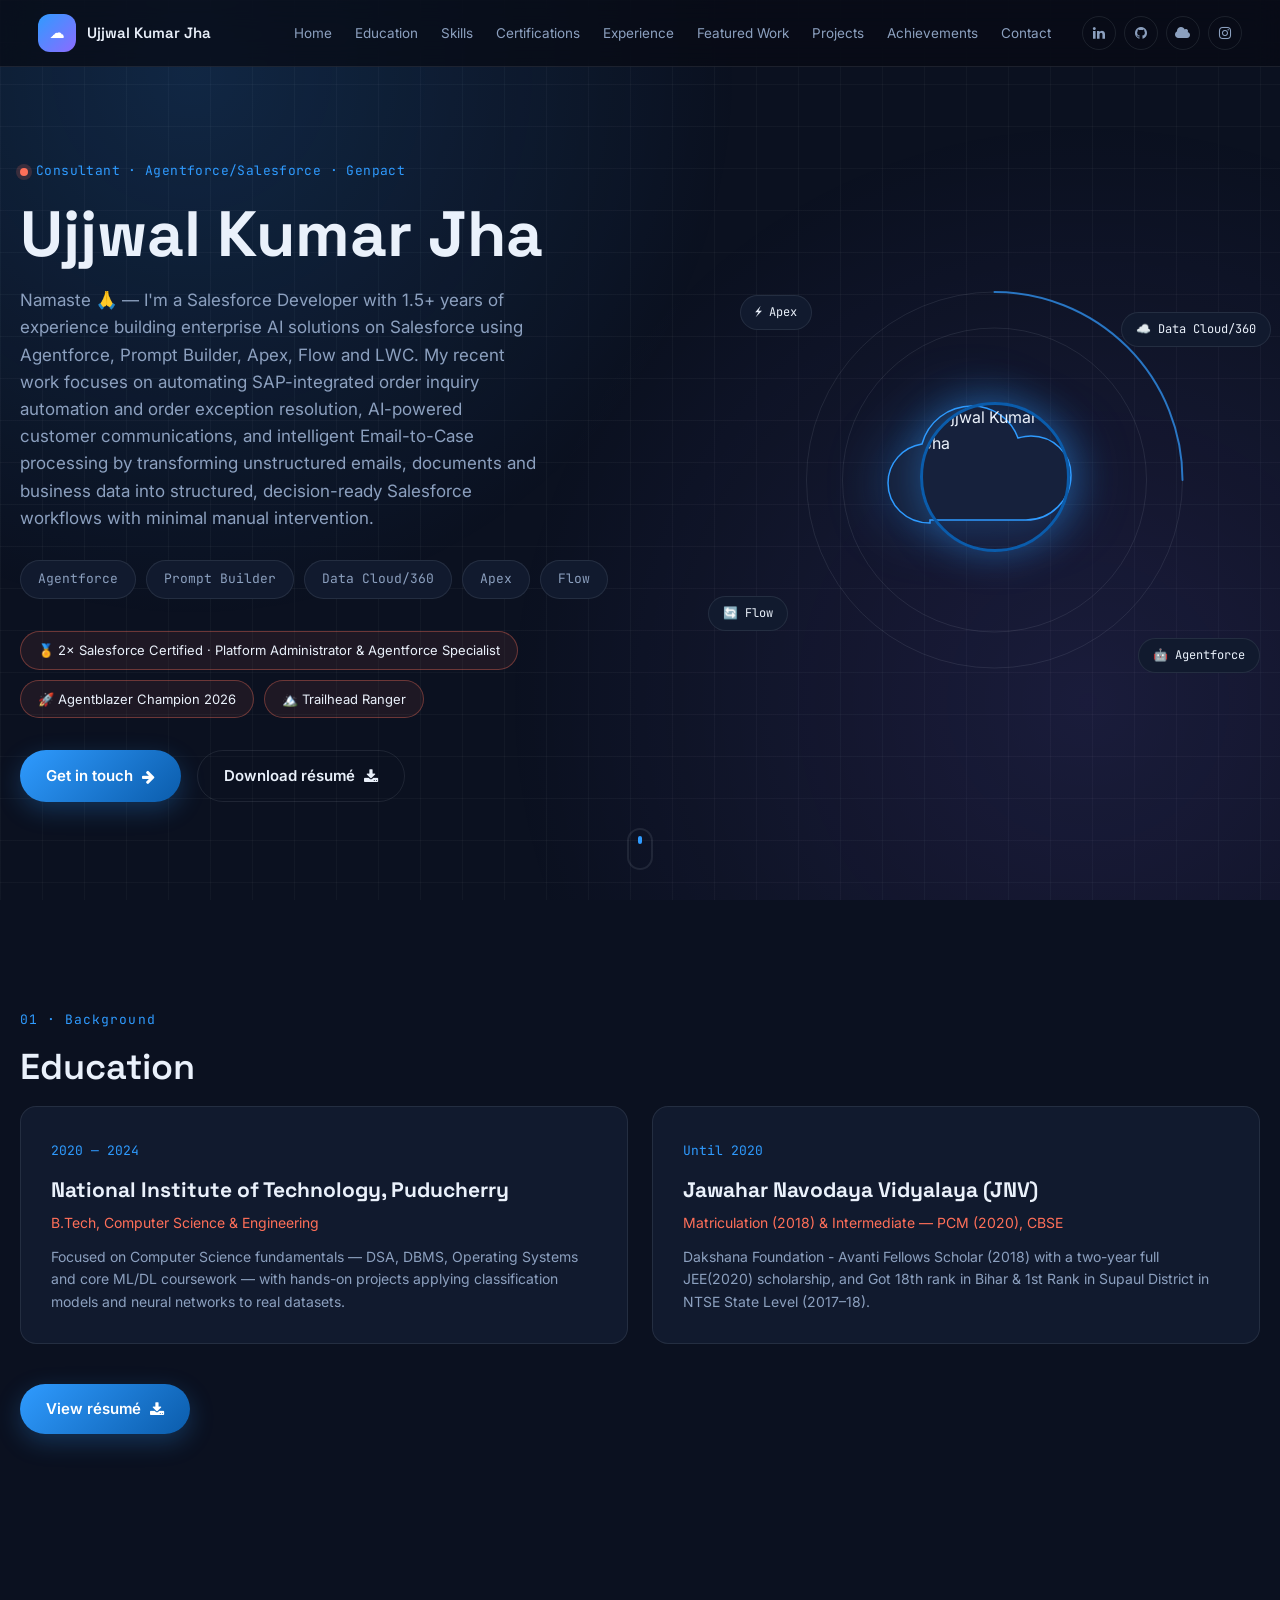
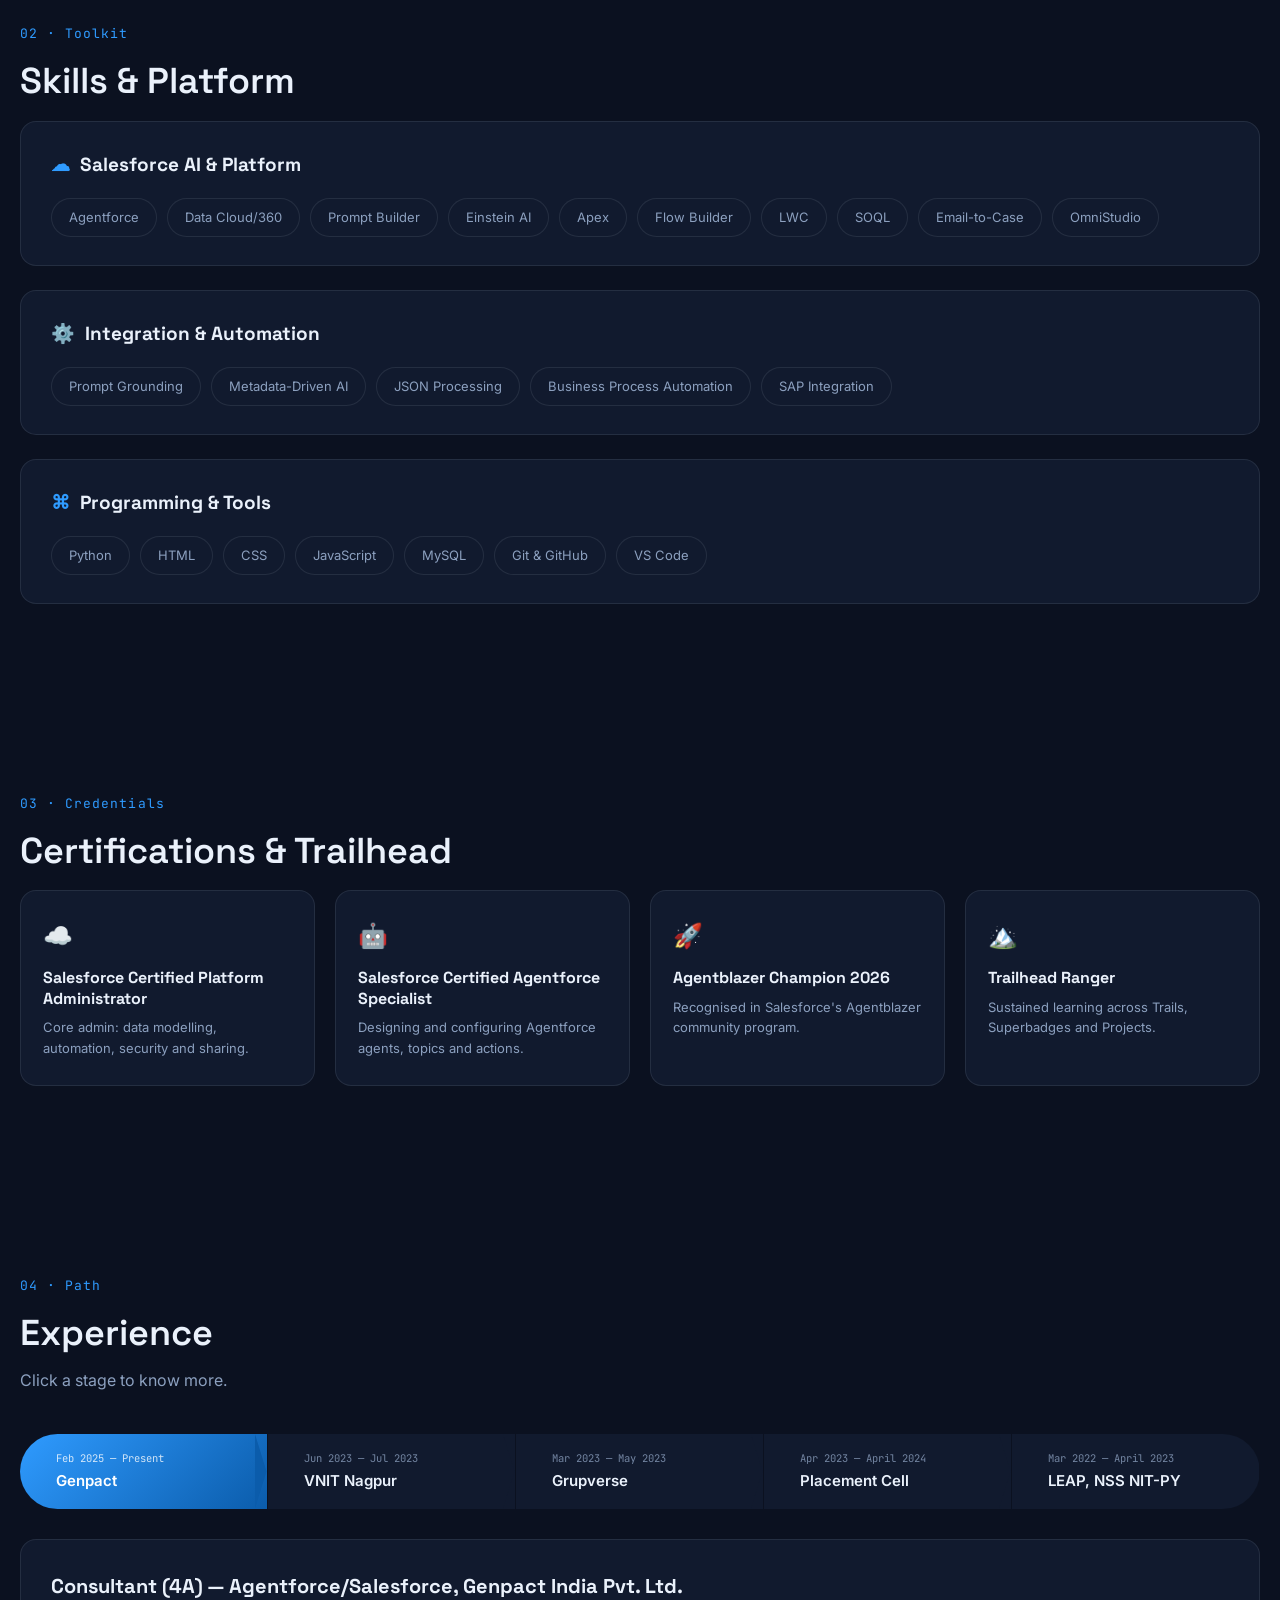
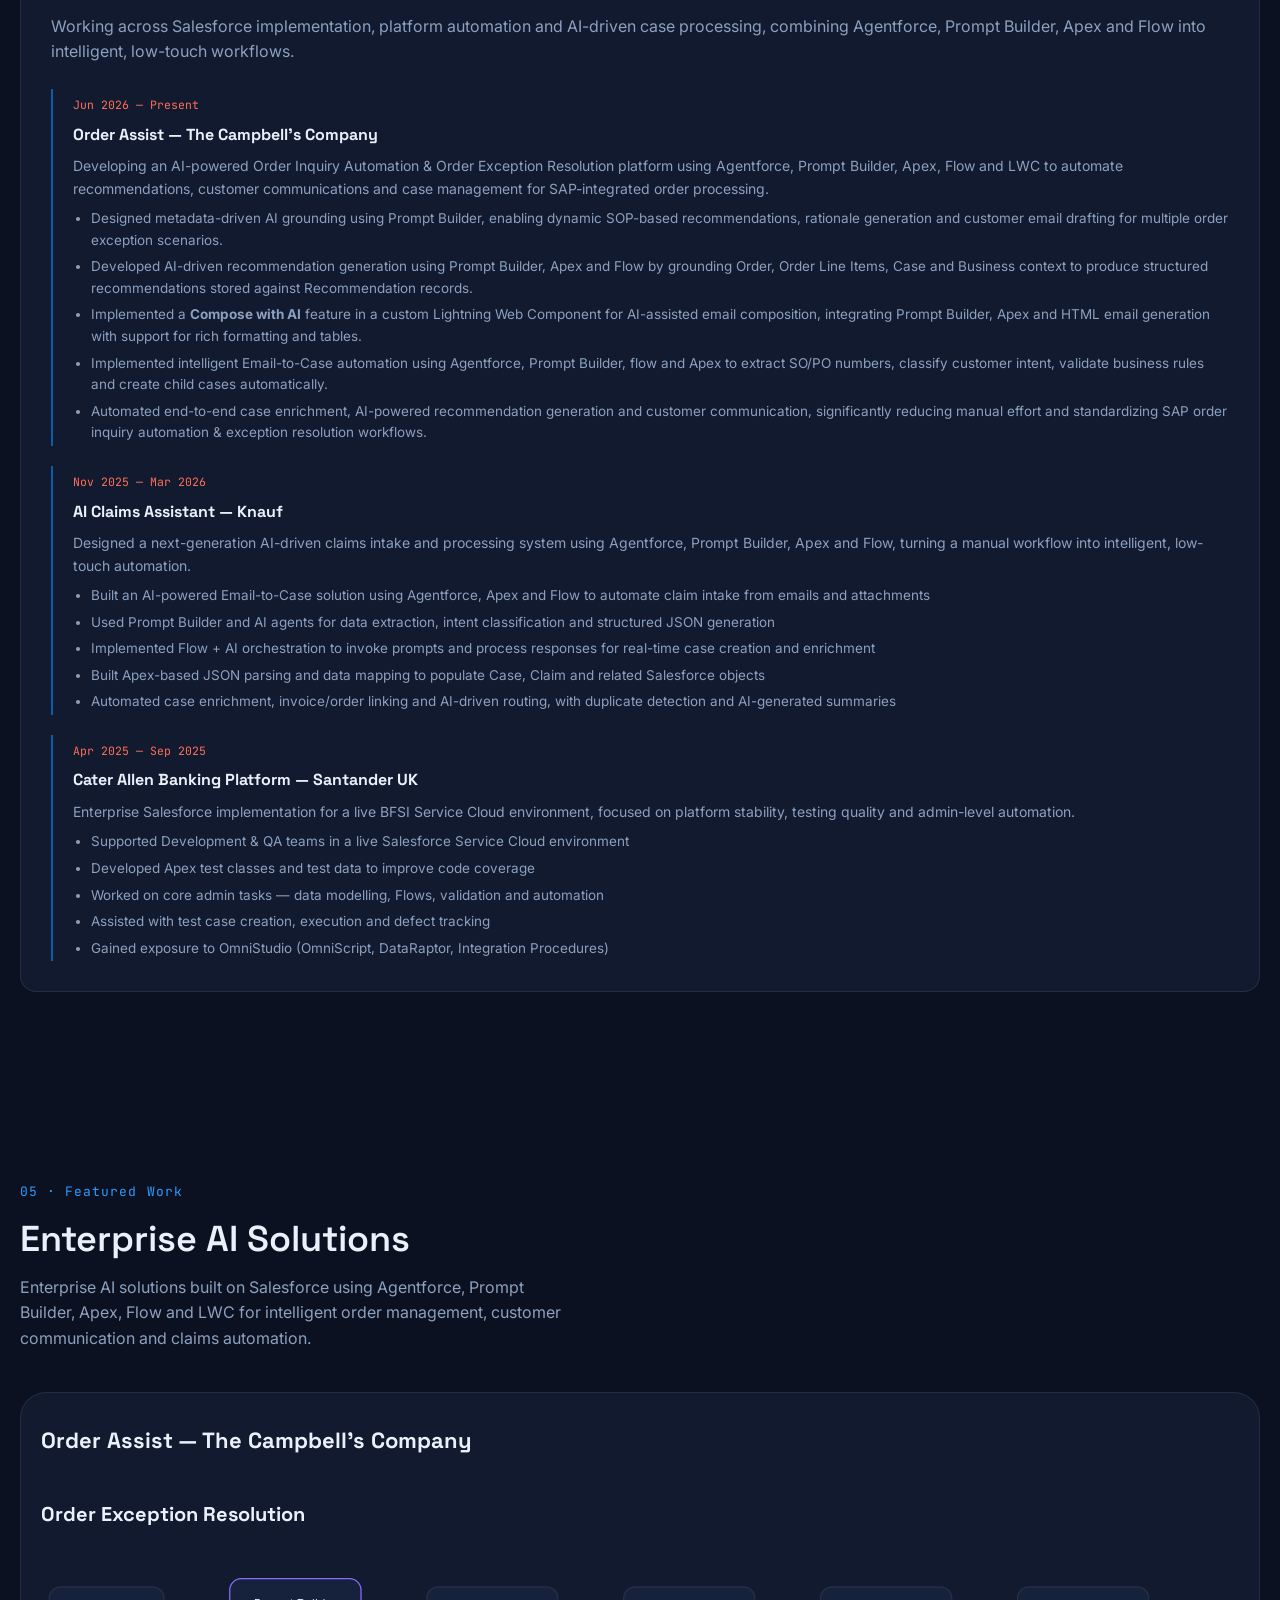
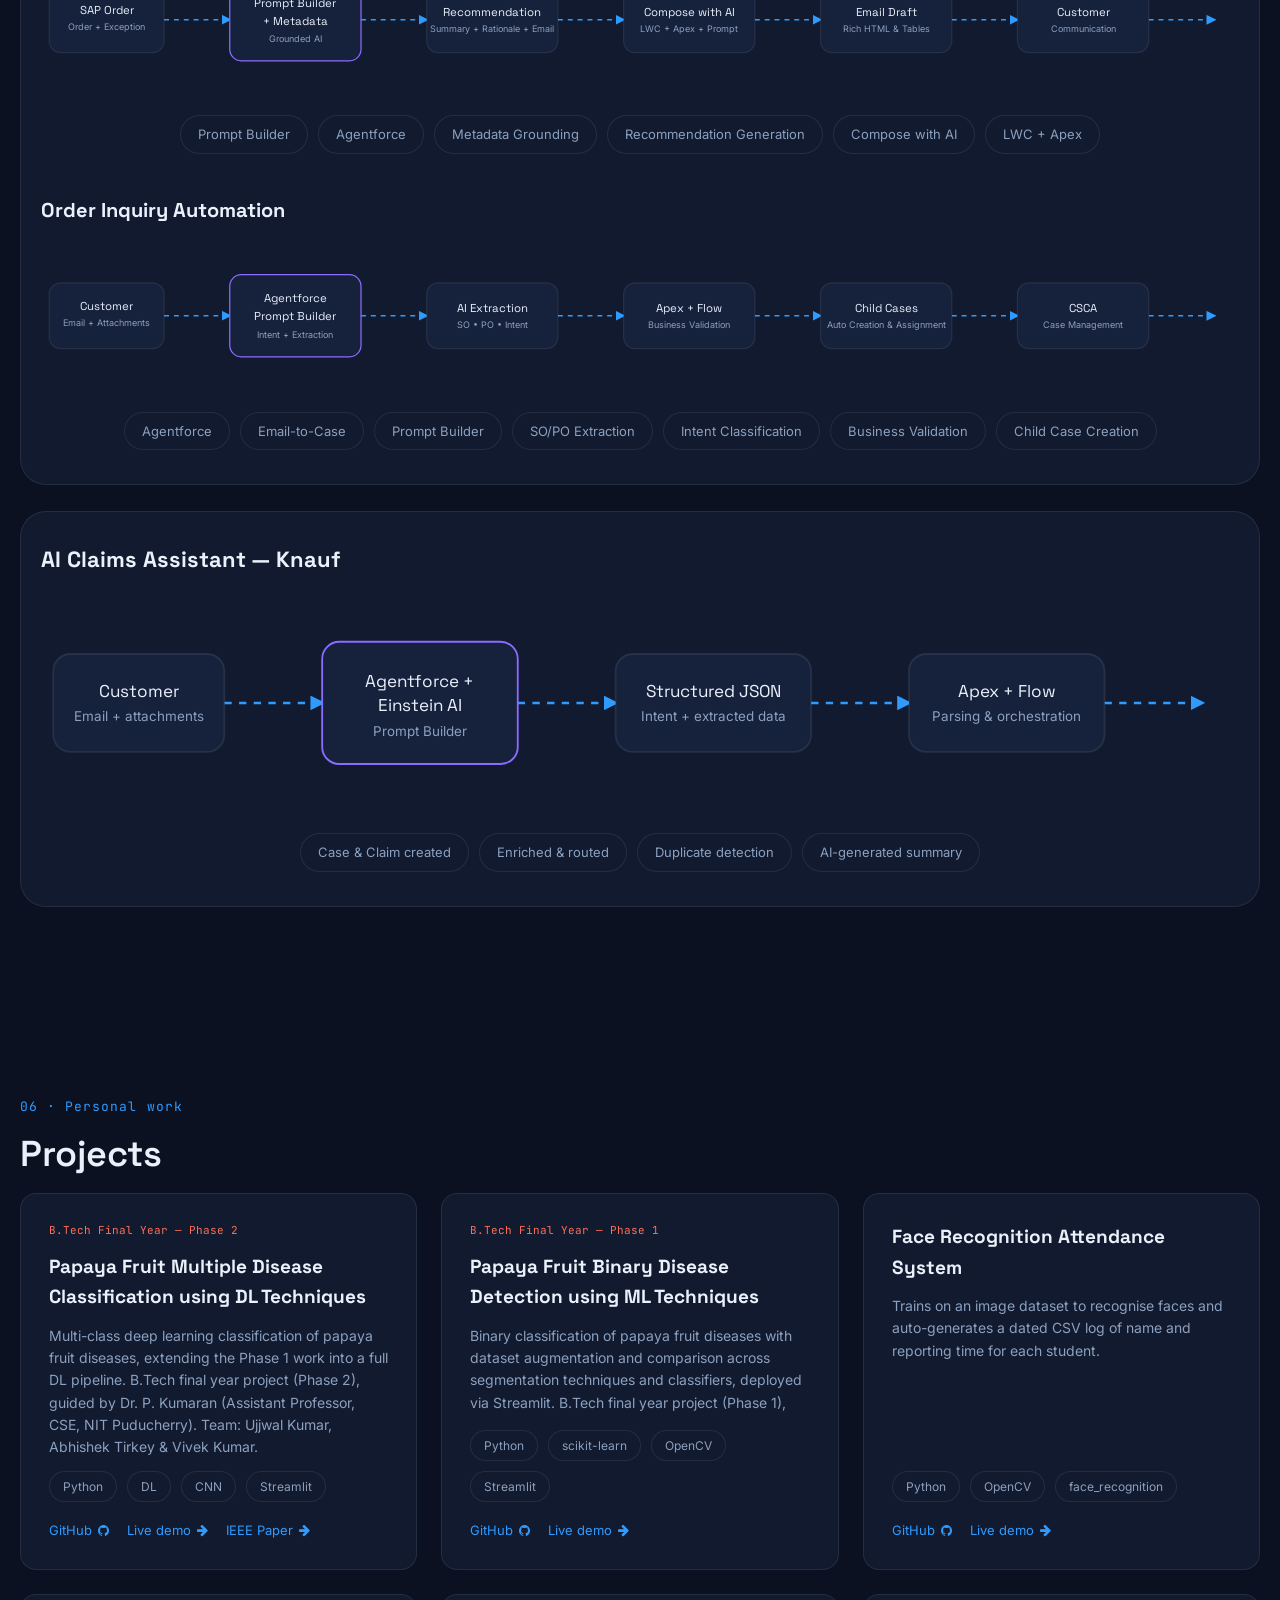
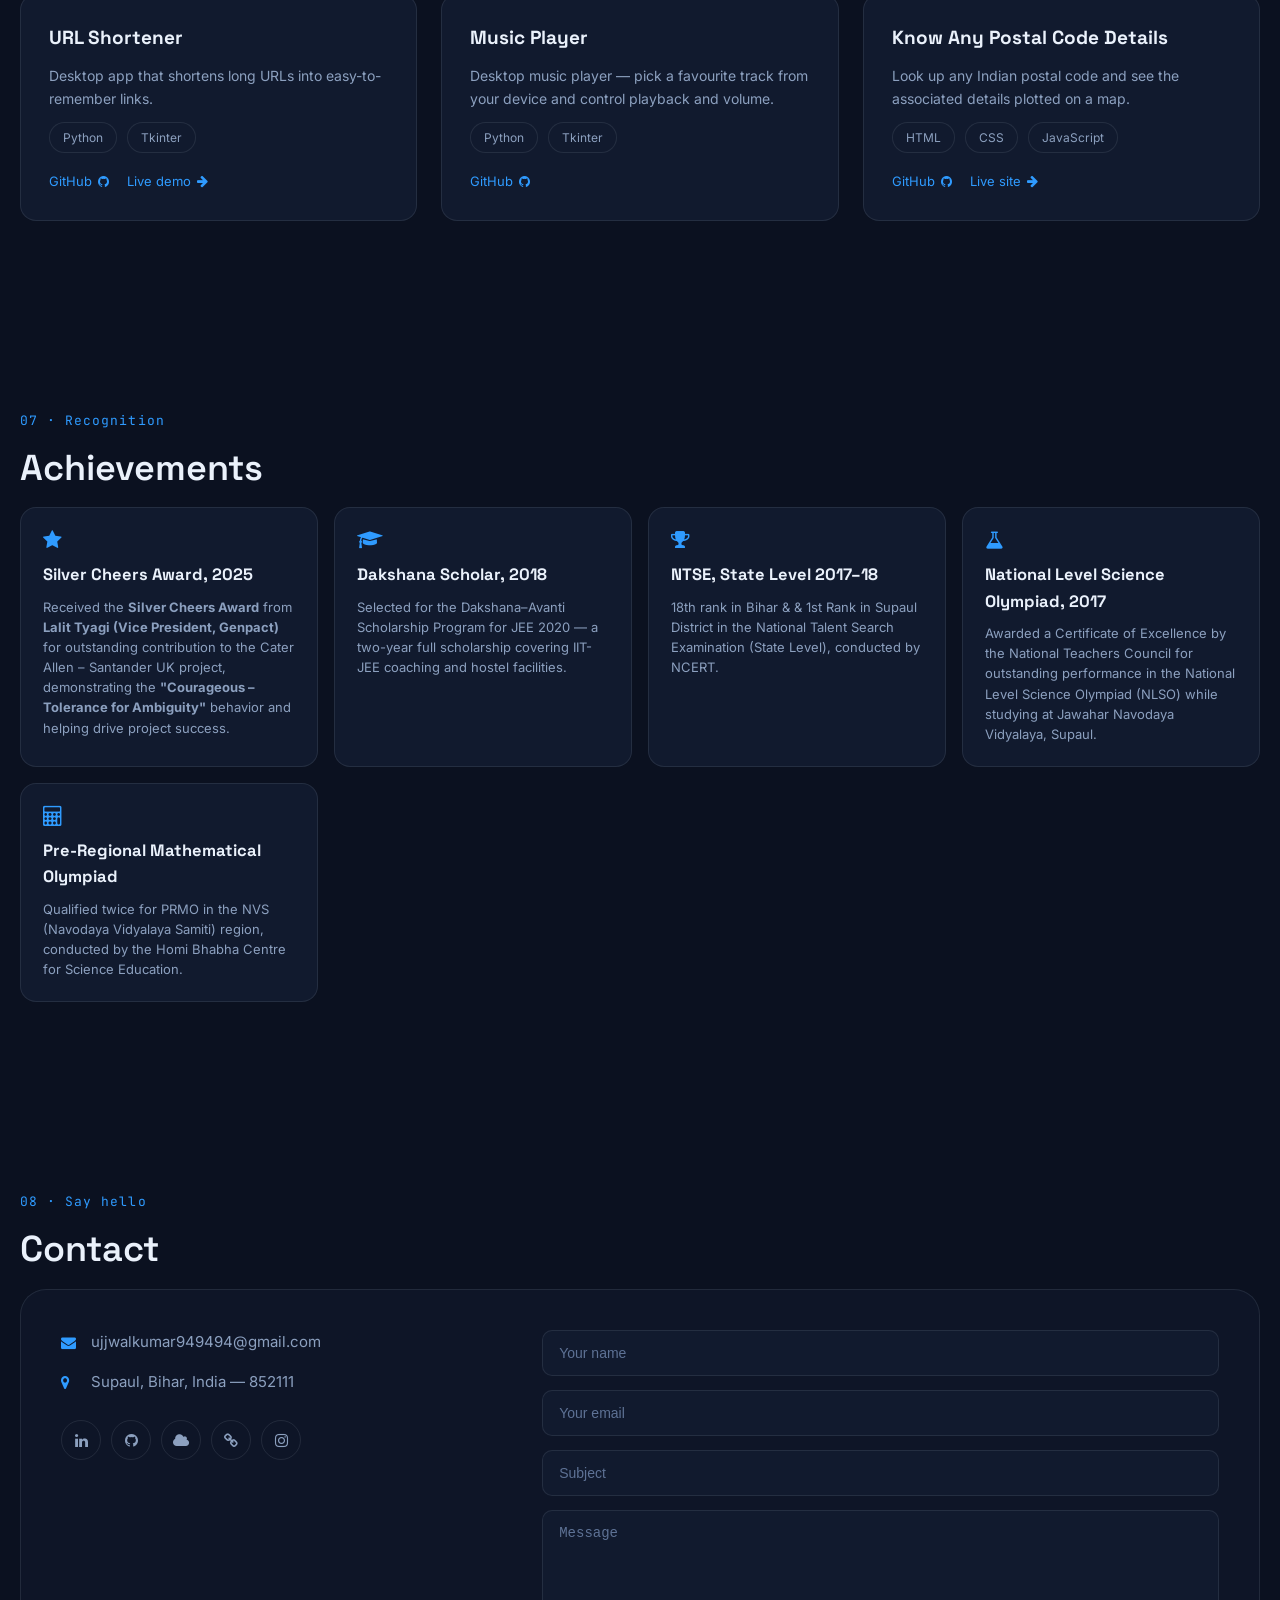
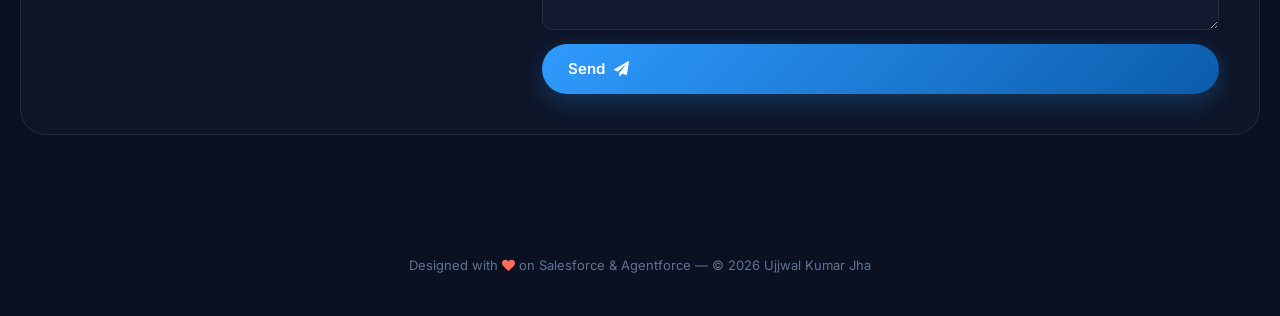
==== commit fc78611f: "Update" ====
--- a/index.html
+++ b/index.html
@@ -84,25 +84,24 @@
       <p class="eyebrow"><span class="dot"></span>Consultant · Agentforce/Salesforce · Genpact</p>
       <h1>Ujjwal Kumar Jha</h1>
       <p class="lede">
-        Namaste 🙏 — I'm a Salesforce Developer with 1.5 years of experience, focused on combining Agentforce, Einstein AI,
-        Prompt Builder, Apex and Flow into intelligent automation, especially where messy raw input
-        like emails and documents needs to become structured, decision-ready data. Recent work: an
-        AI-powered Email-to-Case solution that reads incoming email + attachments, classifies intent,
-        and turns it into enriched, routed Salesforce cases — with far less manual touch.
+        Namaste 🙏 — I'm a Salesforce Developer with 1.5+ years of experience building enterprise AI solutions on Salesforce using Agentforce, 
+        Prompt Builder, Apex, Flow and LWC. My recent work focuses on automating SAP-integrated order inquiry automation and order exception resolution, 
+        AI-powered customer communications, and intelligent Email-to-Case processing by transforming unstructured emails, 
+        documents and business data into structured, decision-ready Salesforce workflows with minimal manual intervention.
       </p>
 
       <div class="chip-row mono">
         <span class="chip">Agentforce</span>
         <span class="chip">Prompt Builder</span>
-        <span class="chip">Einstein AI</span>
+        <span class="chip">Data Cloud/360</span>
         <span class="chip">Apex</span>
         <span class="chip">Flow</span>
       </div>
 
       <div class="chip-row">
-        <span class="chip chip-accent">🏅 2× Salesforce Certified(Platform Administrator & Agentforce Specialist)</span>
-        <span class="chip chip-accent">🔥 Agentblazer Champion 2026</span>
-        <span class="chip chip-accent">🧭 Trailhead Ranger</span>
+        <span class="chip chip-accent">🏅 2× Salesforce Certified · Platform Administrator & Agentforce Specialist</span>
+        <span class="chip chip-accent">🚀 Agentblazer Champion 2026</span>
+        <span class="chip chip-accent">🏔️ Trailhead Ranger</span>
       </div>
 
       <div class="cta-row">
@@ -128,7 +127,7 @@
       <span class="orbit-chip chip-1 mono">⚡ Apex</span>
       <span class="orbit-chip chip-2 mono">🔄 Flow</span>
       <span class="orbit-chip chip-3 mono">🤖 Agentforce</span>
-      <span class="orbit-chip chip-4 mono">☁️ Data 360</span>
+      <span class="orbit-chip chip-4 mono">☁️ Data Cloud/360</span>
     </div>
 
   </div>
@@ -160,12 +159,12 @@
           Jawahar Navodaya Vidyalaya (JNV)</h3>
         <p class="edu-role">Matriculation (2018) &amp; Intermediate — PCM (2020), CBSE</p>
         <p class="edu-detail">Dakshana Foundation - Avanti Fellows Scholar (2018) with a two-year full JEE(2020) scholarship, and Got
-        18th rank in Bihar & 1st Rank in Supaul District in NTSE Stage 1 (2017–18).</p>
+        18th rank in Bihar & 1st Rank in Supaul District in NTSE State Level (2017–18).</p>
       </div>
     </div>
 
     <a href="https://drive.google.com/file/d/1UrBvDhG1-xvs36q1-7hzIBWHpmauKfFs/view?usp=share_link" class="btn btn-primary" data-reveal>
-      Download résumé <i class="fa fa-download"></i>
+      View résumé <i class="fa fa-download"></i>
     </a>
   </div>
 </section>
@@ -177,40 +176,47 @@
     <h2 class="section-title">Skills &amp; Platform</h2>
 
     <div class="skill-groups">
+
       <div class="skill-group" data-reveal>
-        <h3><span class="skill-icon">☁</span> Salesforce Platform</h3>
+        <h3><span class="skill-icon">☁</span> Salesforce AI & Platform</h3>
         <div class="chip-row">
+          <span class="chip">Agentforce</span>
+          <span class="chip">Data Cloud/360</span>
+          <span class="chip">Prompt Builder</span>
+          <span class="chip">Einstein AI</span>
           <span class="chip">Apex</span>
           <span class="chip">Flow Builder</span>
-          <span class="chip">Triggers</span>
+          <span class="chip">LWC</span>
           <span class="chip">SOQL</span>
-          <span class="chip">Agentforce</span>
-          <span class="chip">Validation Rules</span>
-          <span class="chip">Security &amp; Sharing</span>
+          <span class="chip">Email-to-Case</span>
+          <span class="chip">OmniStudio</span>
         </div>
       </div>
 
       <div class="skill-group" data-reveal>
-        <h3><span class="skill-icon">⌘</span> Programming &amp; Data</h3>
+        <h3><span class="skill-icon">⚙️</span> Integration & Automation</h3>
+        <div class="chip-row">
+          <span class="chip">Prompt Grounding</span>
+          <span class="chip">Metadata-Driven AI</span>
+          <span class="chip">JSON Processing</span>
+          <span class="chip">Business Process Automation</span>
+          <span class="chip">SAP Integration</span>
+        </div>
+      </div>
+
+      <div class="skill-group" data-reveal>
+        <h3><span class="skill-icon">⌘</span> Programming & Tools</h3>
         <div class="chip-row">
           <span class="chip">Python</span>
-          <span class="chip">MySQL</span>
-          <span class="chip">Julia (basic)</span>
-          <span class="chip">Pandas &amp; NumPy</span>
-        </div>
-      </div>
-
-      <div class="skill-group" data-reveal>
-        <h3><span class="skill-icon">◇</span> Web &amp; Tools</h3>
-        <div class="chip-row">
           <span class="chip">HTML</span>
           <span class="chip">CSS</span>
           <span class="chip">JavaScript</span>
-          <span class="chip">Flask</span>
+          <span class="chip">MySQL</span>
           <span class="chip">Git &amp; GitHub</span>
           <span class="chip">VS Code</span>
         </div>
       </div>
+
     </div>
   </div>
 </section>
@@ -292,14 +298,14 @@
         <div class="engagement">
           <span class="engagement-meta mono">Jun 2026 — Present</span>
           <h4>Order Assist — The Campbell's Company</h4>
-          <p>Developing an AI-powered order inquiry & order exception resolution platform using Agentforce, Prompt Builder, Apex, Flow and LWC to automate 
+          <p>Developing an AI-powered Order Inquiry Automation & Order Exception Resolution platform using Agentforce, Prompt Builder, Apex, Flow and LWC to automate 
             recommendations, customer communications and case management for SAP-integrated order processing.</p>
           <ul>
             <li>Designed metadata-driven AI grounding using Prompt Builder, enabling dynamic SOP-based recommendations, rationale generation and customer email drafting for multiple order exception scenarios.</li>
-            <li>Developed AI-driven recommendation generation using Prompt Builder, Apex and Flow by grounding order,Order Line Items, case and business context to produce structured recommendations stored against Recommendation records.</li>
+            <li>Developed AI-driven recommendation generation using Prompt Builder, Apex and Flow by grounding Order, Order Line Items, Case and Business context to produce structured recommendations stored against Recommendation records.</li>
             <li>Implemented a <strong>Compose with AI</strong> feature in a custom Lightning Web Component for AI-assisted email composition, integrating Prompt Builder, Apex and HTML email generation with support for rich formatting and tables.</li>
             <li>Implemented intelligent Email-to-Case automation using Agentforce, Prompt Builder, flow and Apex to extract SO/PO numbers, classify customer intent, validate business rules and create child cases automatically.</li>
-            <li>Automated end-to-end case enrichment, AI-powered recommendation generation and customer communication, significantly reducing manual effort and standardizing SAP order inquiry & exception resolution workflows.</li>
+            <li>Automated end-to-end case enrichment, AI-powered recommendation generation and customer communication, significantly reducing manual effort and standardizing SAP order inquiry automation & exception resolution workflows.</li>
           </ul>
         </div>
 
@@ -358,9 +364,10 @@
 <section class="featured-work" id="featured-work">
   <div class="section-inner">
     <p class="section-eyebrow mono">05 · Featured Work</p>
-    <h2 class="section-title">Featured AI Solutions</h2>
+    <h2 class="section-title">Enterprise AI Solutions</h2>
     <p class="section-note">
-    Enterprises AI solutions built on Salesforce using Agentforce, Prompt Builder, Apex, Flow and LWC for intelligent order management and claims automation.
+      Enterprise AI solutions built on Salesforce using Agentforce, Prompt Builder, Apex, Flow and LWC for intelligent order management, 
+      customer communication and claims automation.
     </p>
 
     <div class="flow-diagram" data-reveal>
@@ -422,7 +429,7 @@
     <g class="flow-node">
     <rect x="950" y="45" width="160" height="80" rx="14"/>
     <text x="1030" y="80" text-anchor="middle">Email Draft</text>
-    <text x="1030" y="100" text-anchor="middle" class="flow-sub">Rich HTML</text>
+    <text x="1030" y="100" text-anchor="middle" class="flow-sub">Rich HTML & Tables</text>
     </g>
 
     <g class="flow-node">
@@ -506,7 +513,7 @@
       <!-- Final -->
       <g class="flow-node">
         <rect x="1190" y="45" width="160" height="80" rx="14"/>
-        <text x="1270" y="80" text-anchor="middle">Salesforce</text>
+        <text x="1270" y="80" text-anchor="middle">CSCA</text>
         <text x="1270" y="100" text-anchor="middle" class="flow-sub">Case Management</text>
       </g>
 
@@ -670,6 +677,13 @@
     <h2 class="section-title">Achievements</h2>
 
     <div class="achieve-grid">
+
+      <div class="achieve-card" data-reveal>
+        <i class="fa fa-star"></i>
+        <h3>Silver Cheers Award, 2025</h3>
+        <p>Received the <strong>Silver Cheers Award</strong> from <strong>Lalit Tyagi (Vice President, Genpact)</strong> for outstanding contribution to the Cater Allen – Santander UK project, demonstrating the <strong>"Courageous – Tolerance for Ambiguity"</strong> behavior and helping drive project success.</p>
+      </div>
+
       <div class="achieve-card" data-reveal>
         <i class="fa fa-graduation-cap"></i>
         <h3>Dakshana Scholar, 2018</h3>
@@ -681,6 +695,13 @@
         <h3>NTSE, State Level 2017–18</h3>
         <p>18th rank in Bihar & & 1st Rank in Supaul District in the National Talent Search Examination (State Level), conducted by NCERT.</p>
       </div>
+
+      <div class="achieve-card" data-reveal>
+        <i class="fa fa-flask"></i>
+        <h3>National Level Science Olympiad, 2017</h3>
+        <p>Awarded a Certificate of Excellence by the National Teachers Council for outstanding performance in the National Level Science Olympiad (NLSO) while studying at Jawahar Navodaya Vidyalaya, Supaul.</p>
+      </div>
+
       <div class="achieve-card" data-reveal>
         <i class="fa fa-calculator"></i>
         <h3>Pre-Regional Mathematical Olympiad</h3>
--- a/style.css
+++ b/style.css
@@ -322,11 +322,13 @@
 /* ============================================================
    Achievements
    ============================================================ */
-.achieve-grid{ display:grid; grid-template-columns:repeat(3,1fr); gap:2.4rem; }
-.achieve-card{ background:var(--surface); border:1px solid var(--line); border-radius:var(--radius-m); padding:3rem; text-align:left; }
-.achieve-card i{ color:var(--blue); font-size:2.2rem; margin-bottom:1.4rem; display:block; }
-.achieve-card h3{ font-family:var(--font-display); font-size:1.8rem; margin-bottom:1rem; }
-.achieve-card p{ color:var(--muted); font-size:1.4rem; }
+.achieve-grid{ display:grid; grid-template-columns:repeat(4,minmax(0,1fr)); gap:1.6rem; }
+.achieve-card{ background:var(--surface); border:1px solid var(--line); border-radius:var(--radius-m); padding:2.2rem; text-align:left; min-width:0; }
+.achieve-card i{ color:var(--blue); font-size:2rem; margin-bottom:1.2rem; display:block; }
+.achieve-card h3{ font-family:var(--font-display); font-size:1.65rem; margin-bottom:.8rem; }
+.achieve-card p{ color:var(--muted); font-size:1.3rem; line-height:1.55; }
+@media (max-width:1200px){.achieve-grid{grid-template-columns:repeat(2,1fr);}}
+@media (max-width:768px){.achieve-grid{grid-template-columns:1fr;}}
 
 /* ============================================================
    Contact
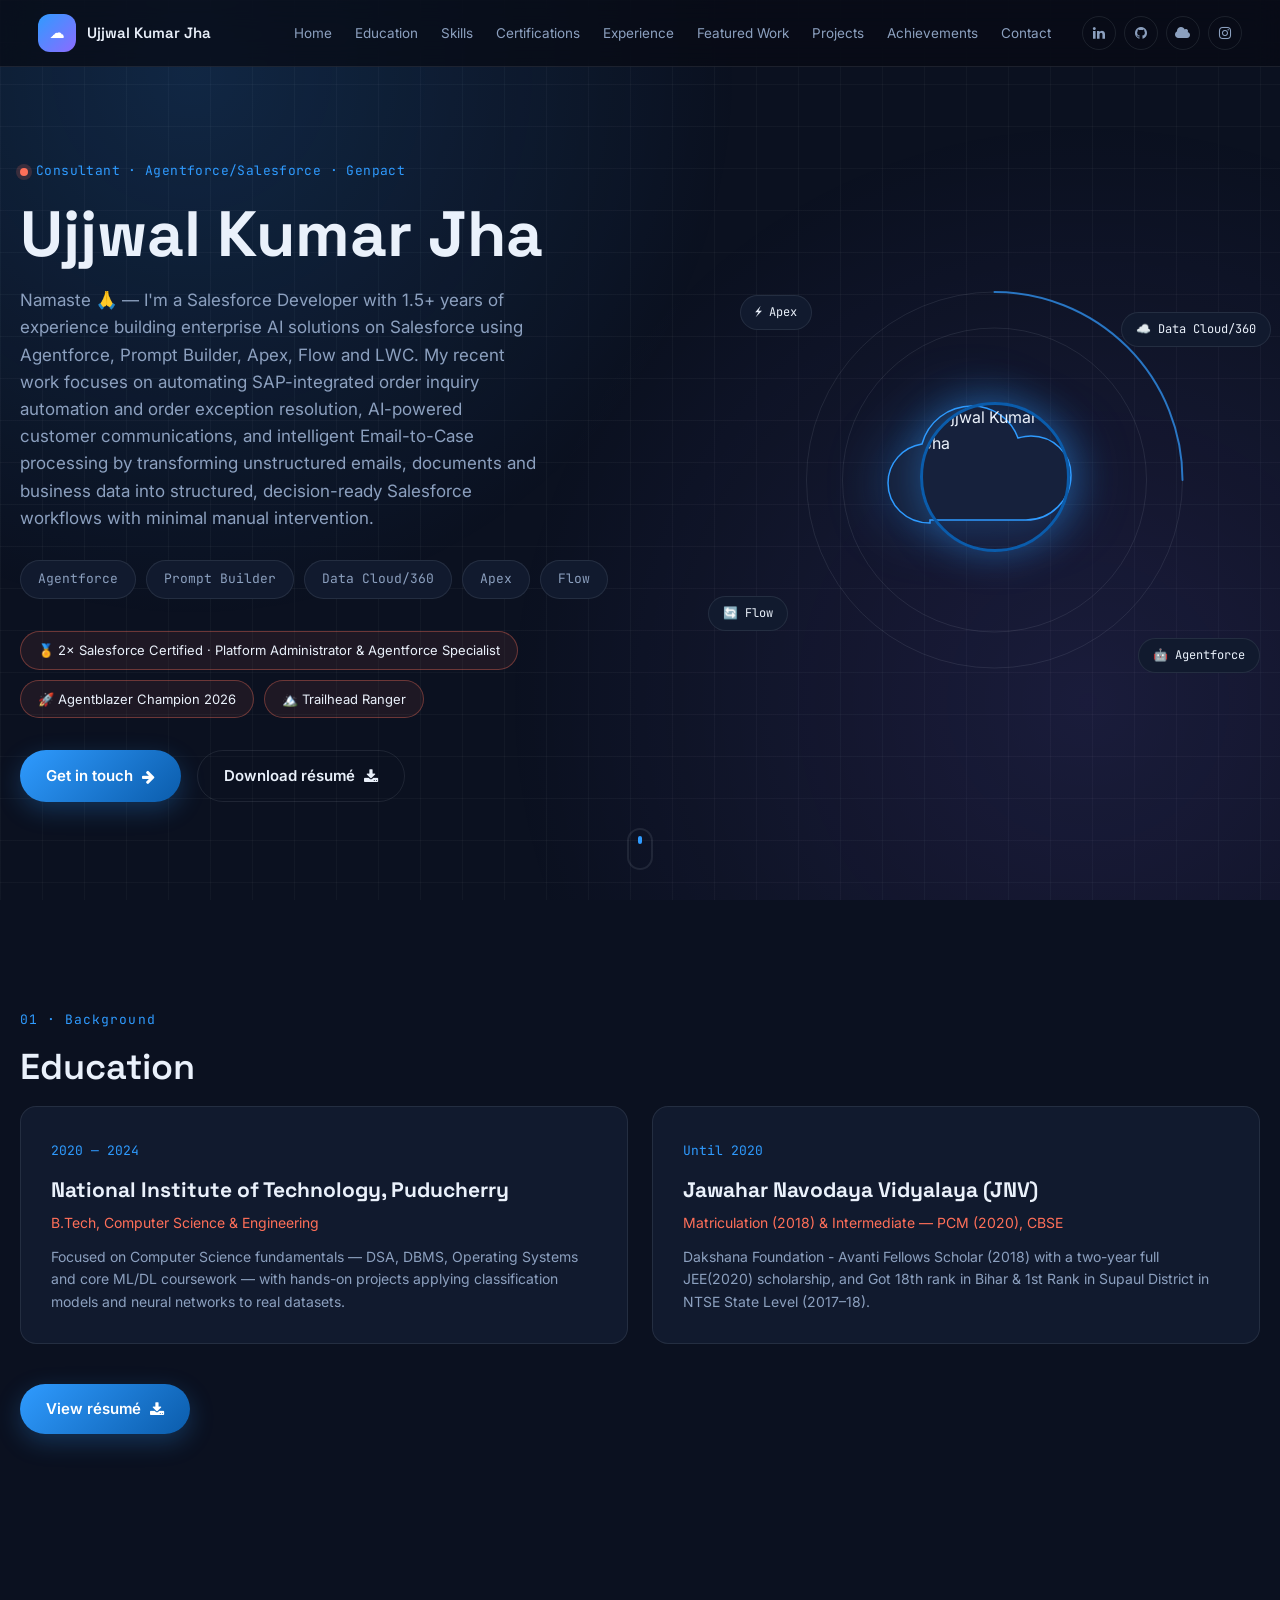
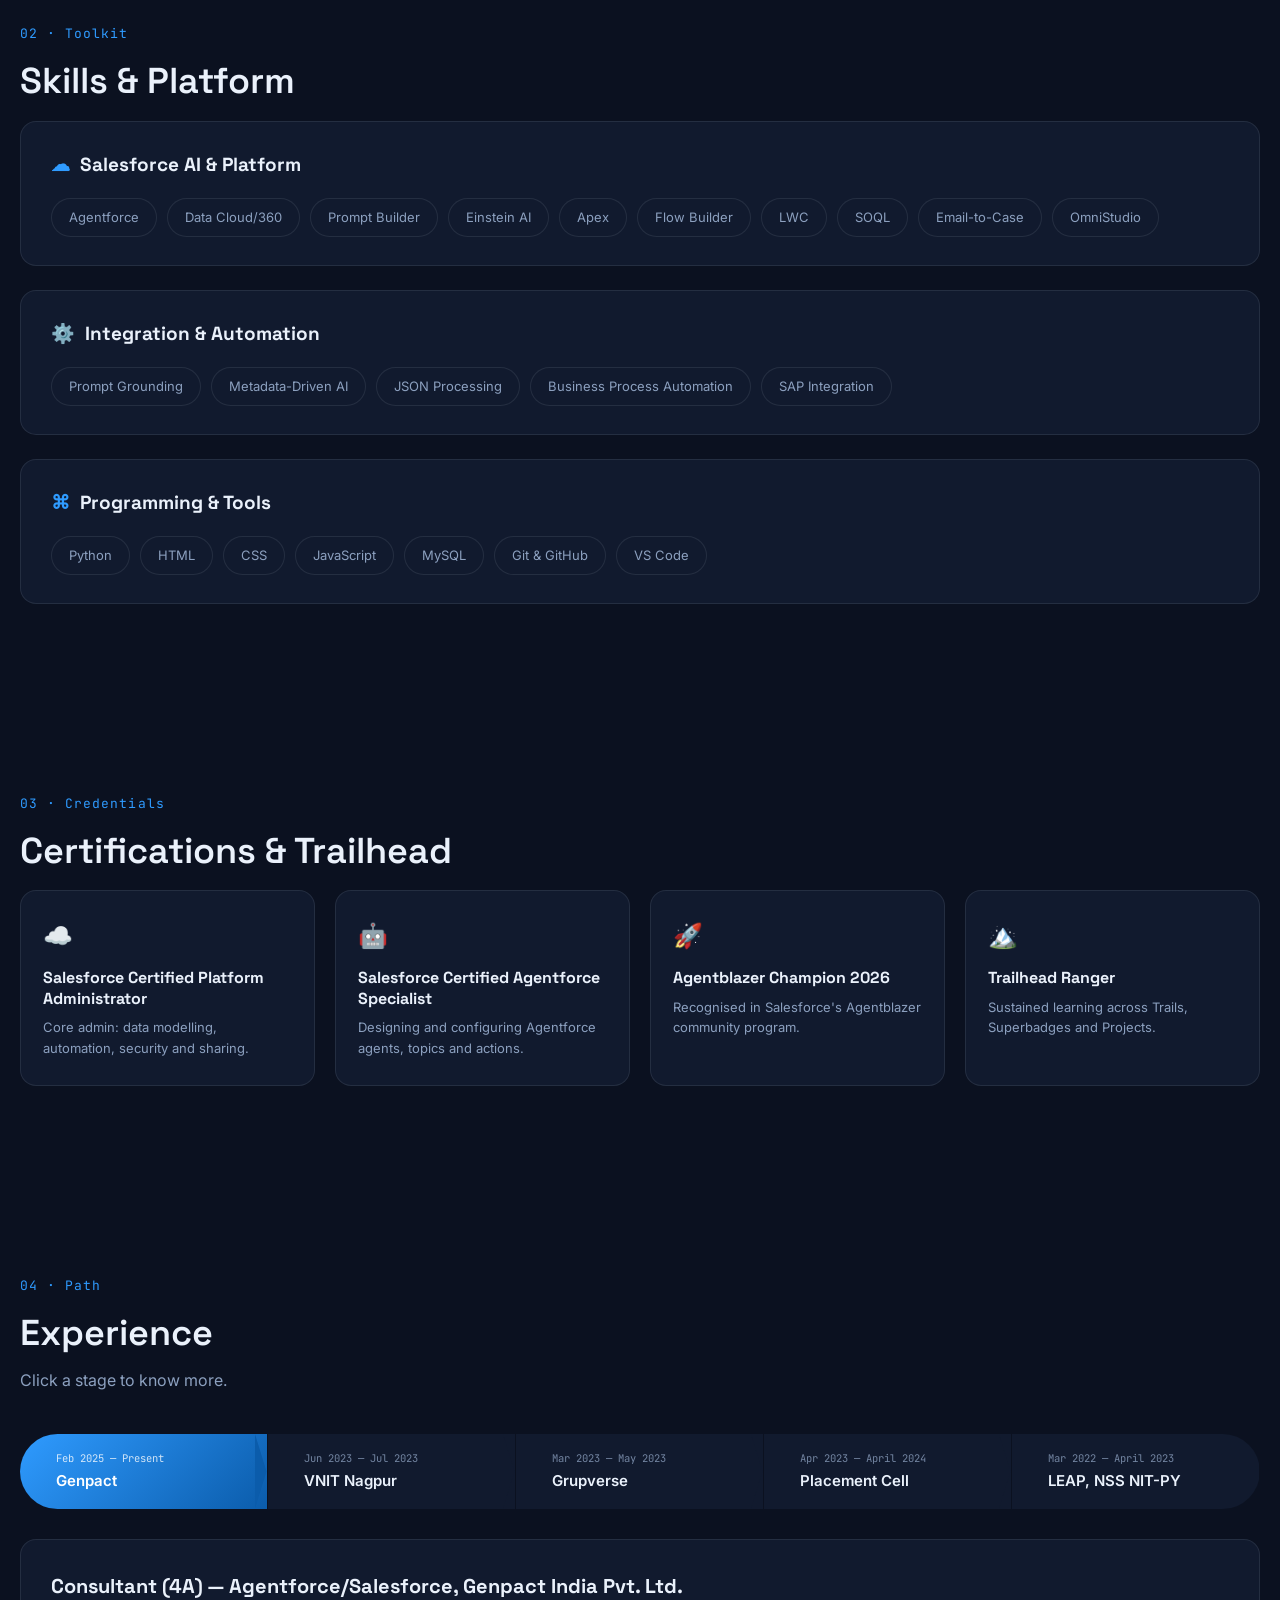
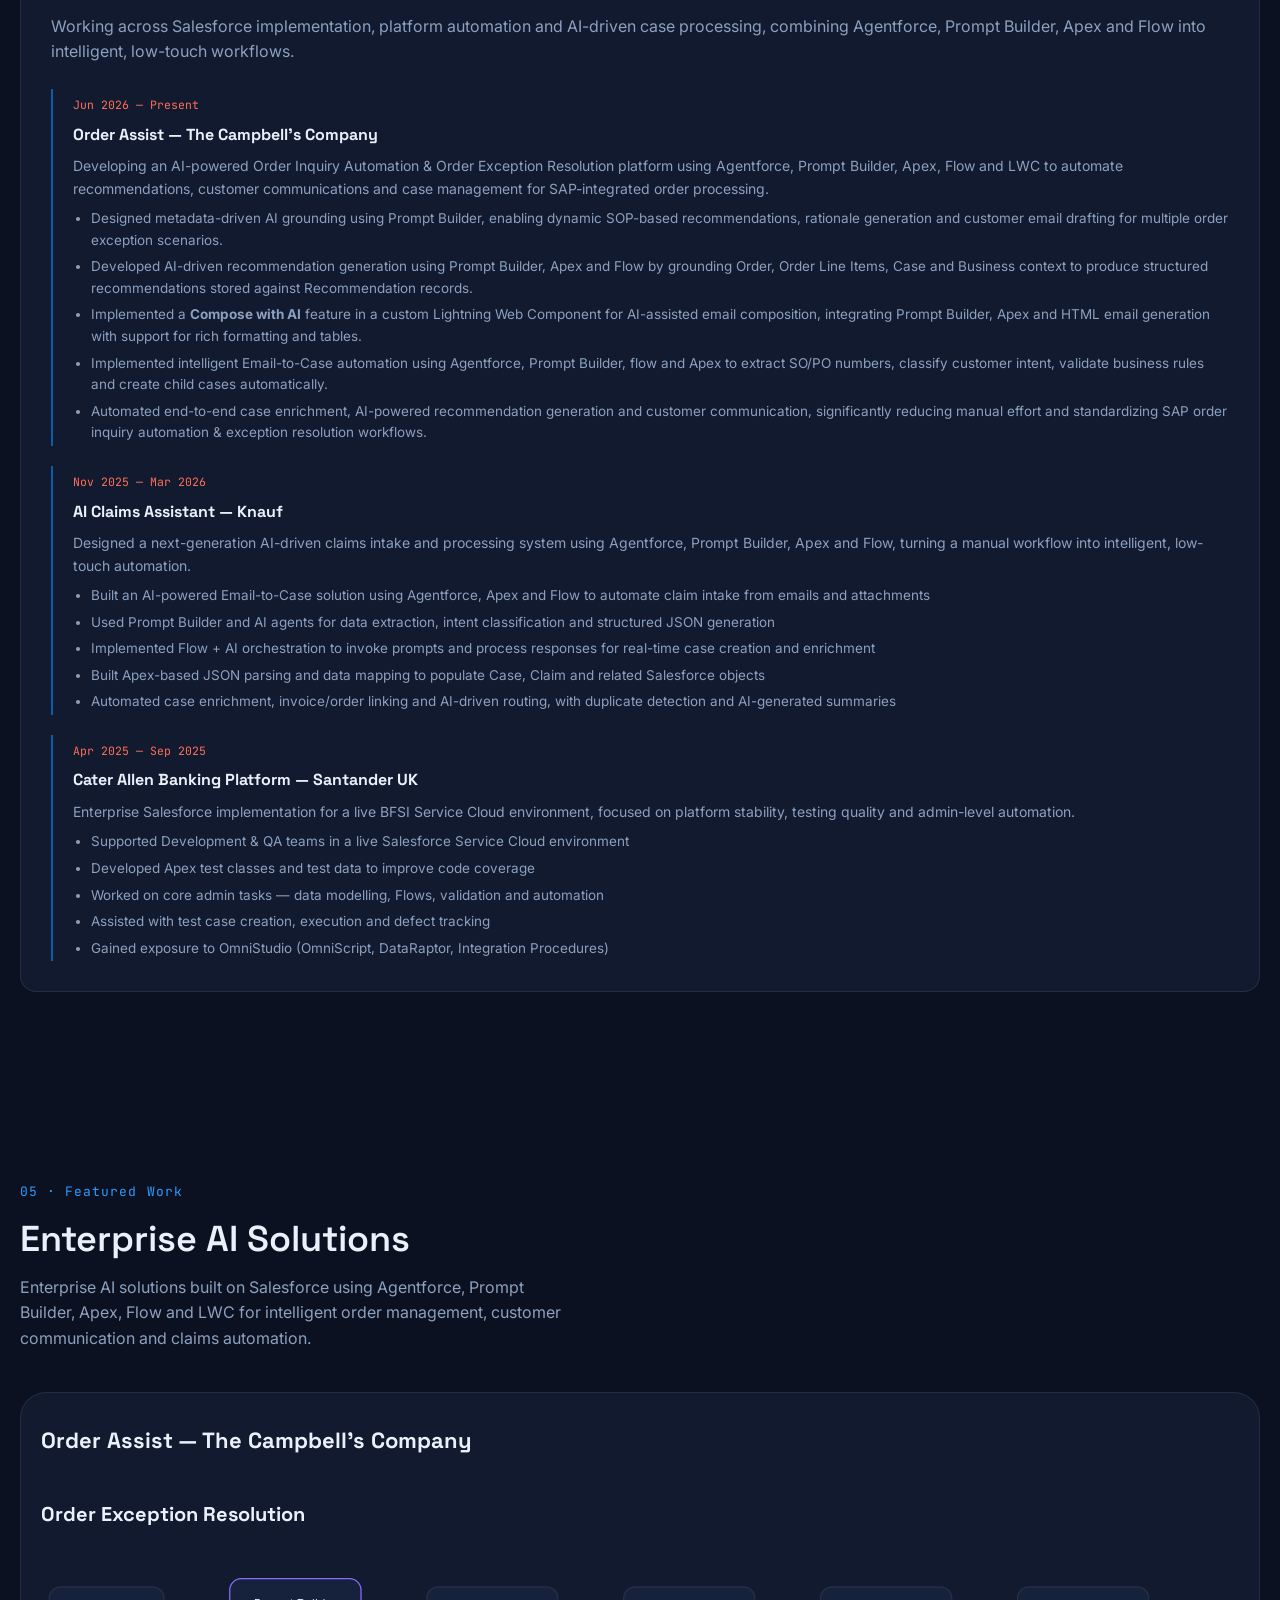
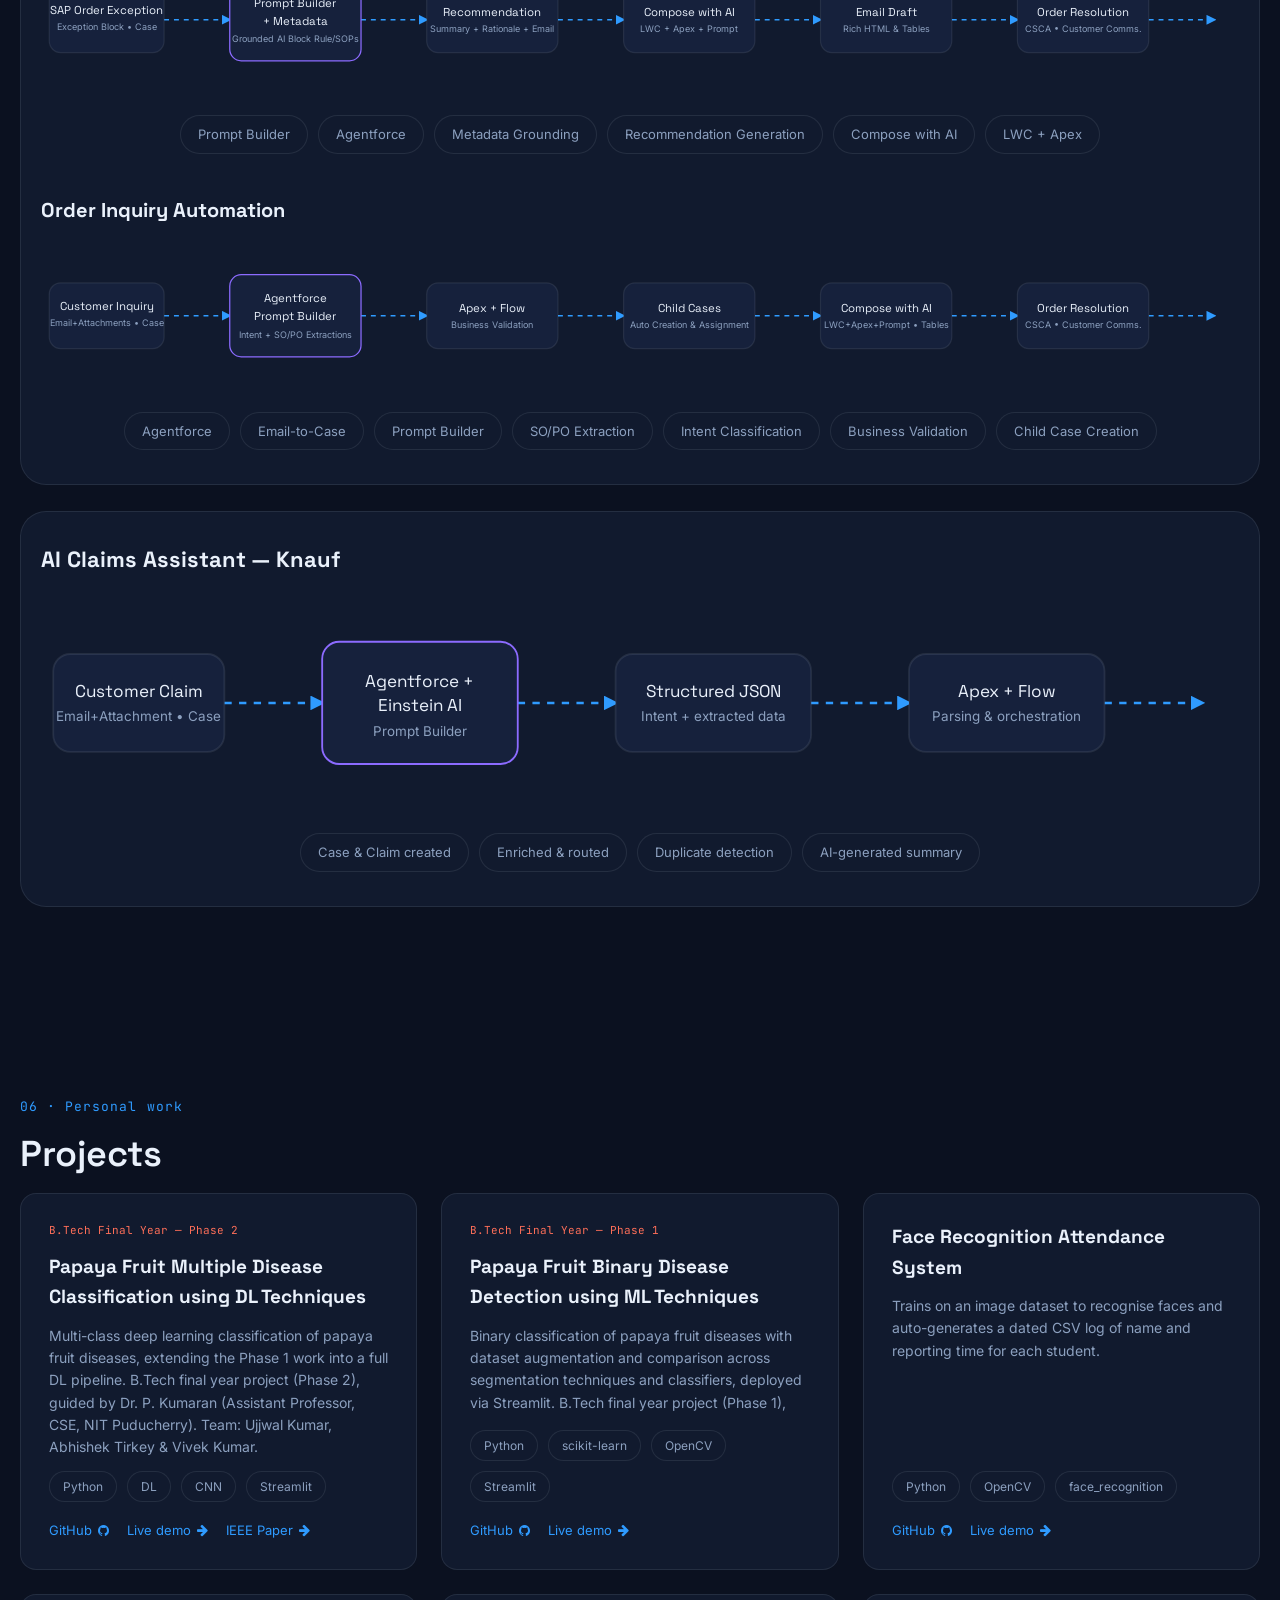
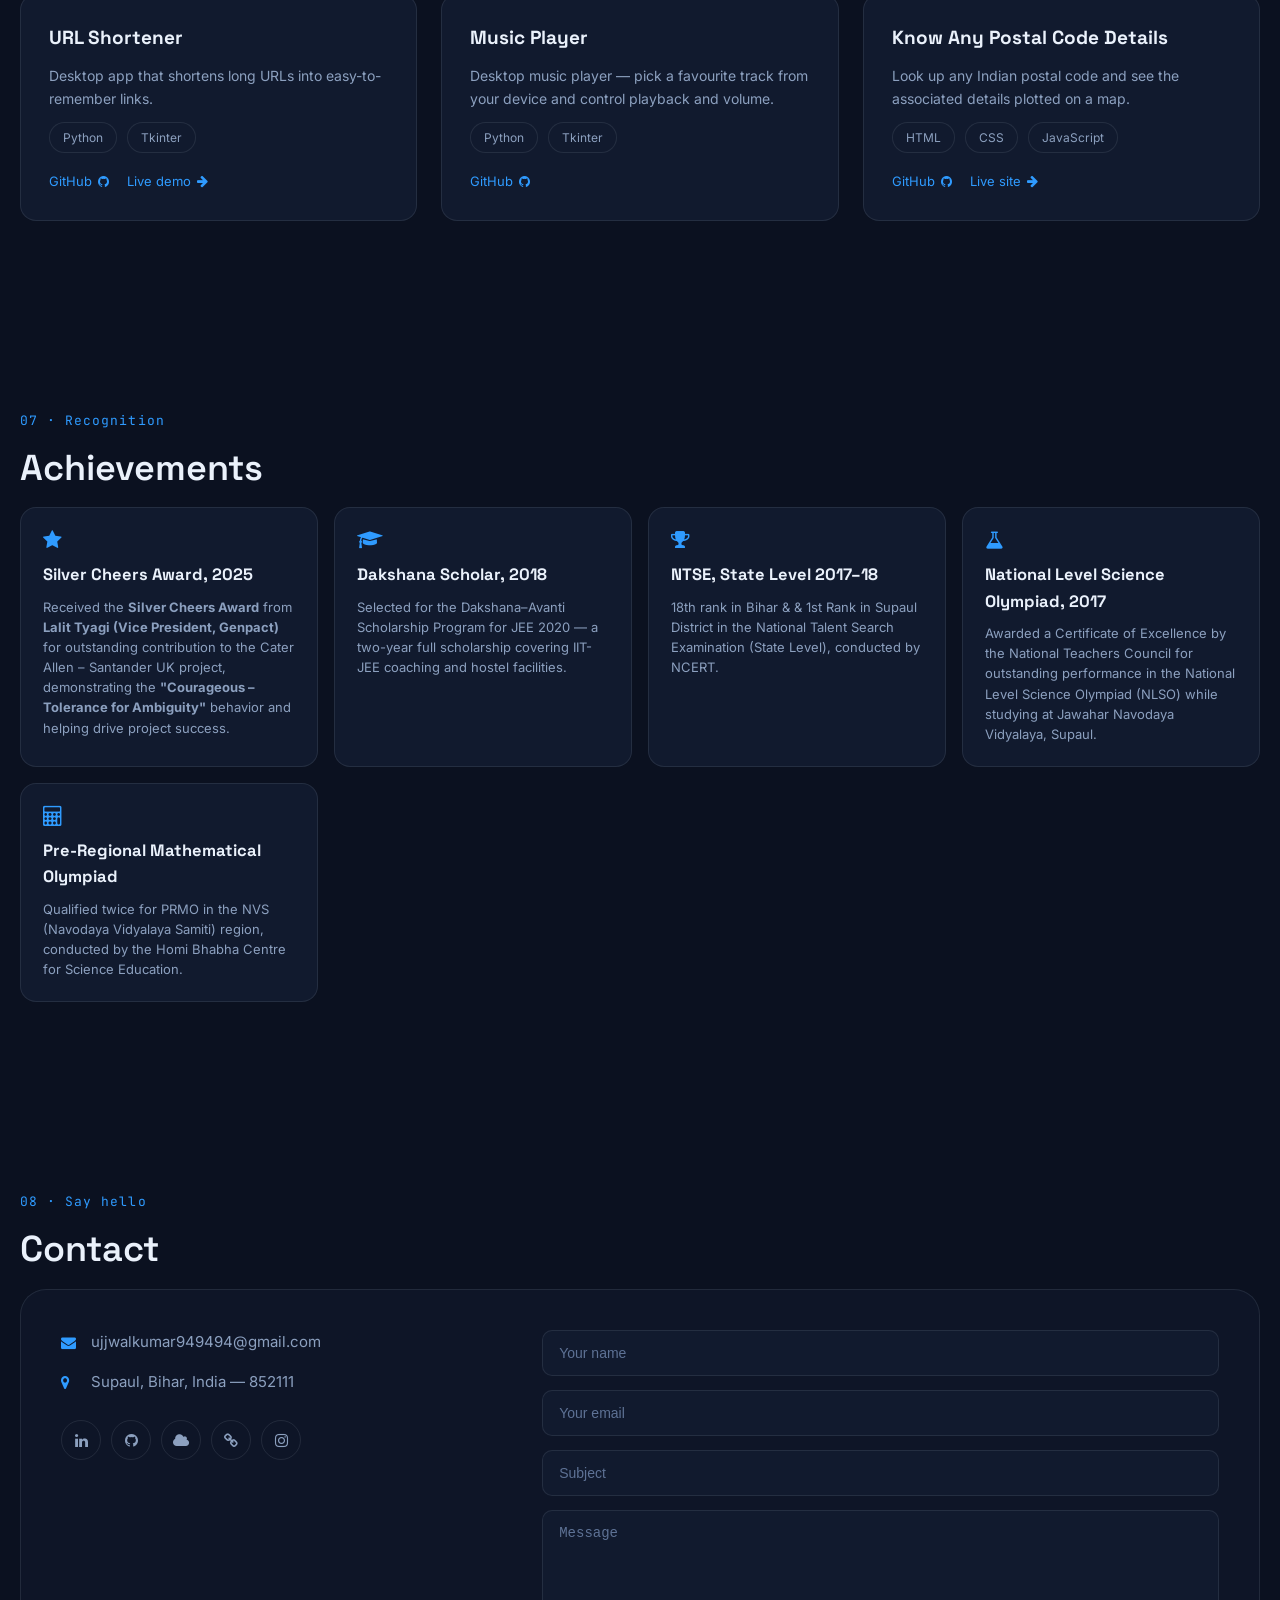
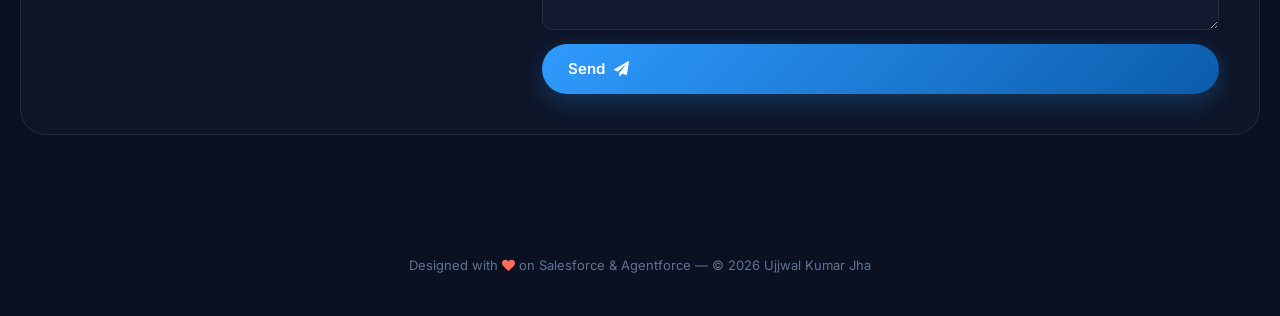
==== commit 6f8c9173: "Update index.html" ====
--- a/index.html
+++ b/index.html
@@ -403,15 +403,15 @@
 
     <g class="flow-node">
     <rect x="10" y="45" width="140" height="80" rx="14"/>
-    <text x="80" y="78" text-anchor="middle">SAP Order</text>
-    <text x="80" y="98" text-anchor="middle" class="flow-sub">Order + Exception</text>
+    <text x="80" y="78" text-anchor="middle">SAP Order Exception</text>
+    <text x="80" y="98" text-anchor="middle" class="flow-sub">Exception Block • Case</text>
     </g>
 
     <g class="flow-node flow-node-accent">
     <rect x="230" y="35" width="160" height="100" rx="14"/>
     <text x="310" y="70" text-anchor="middle">Prompt Builder</text>
     <text x="310" y="92" text-anchor="middle">+ Metadata</text>
-    <text x="310" y="112" text-anchor="middle" class="flow-sub">Grounded AI</text>
+    <text x="310" y="112" text-anchor="middle" class="flow-sub">Grounded AI Block Rule/SOPs</text>
     </g>
 
     <g class="flow-node">
@@ -434,8 +434,8 @@
 
     <g class="flow-node">
     <rect x="1190" y="45" width="160" height="80" rx="14"/>
-    <text x="1270" y="80" text-anchor="middle">Customer</text>
-    <text x="1270" y="100" text-anchor="middle" class="flow-sub">Communication</text>
+    <text x="1270" y="80" text-anchor="middle">Order Resolution</text>
+    <text x="1270" y="100" text-anchor="middle" class="flow-sub">CSCA • Customer Comms.</text>
     </g>
 
     </svg>
@@ -477,8 +477,8 @@
       <!-- Customer Email -->
       <g class="flow-node">
         <rect x="10" y="45" width="140" height="80" rx="14"/>
-        <text x="80" y="78" text-anchor="middle">Customer</text>
-        <text x="80" y="98" text-anchor="middle" class="flow-sub">Email + Attachments</text>
+        <text x="80" y="78" text-anchor="middle">Customer Inquiry</text>
+        <text x="80" y="98" text-anchor="middle" class="flow-sub">Email+Attachments • Case</text>
       </g>
 
       <!-- Prompt Builder -->
@@ -486,35 +486,35 @@
         <rect x="230" y="35" width="160" height="100" rx="14"/>
         <text x="310" y="68" text-anchor="middle">Agentforce</text>
         <text x="310" y="90" text-anchor="middle">Prompt Builder</text>
-        <text x="310" y="112" text-anchor="middle" class="flow-sub">Intent + Extraction</text>
+        <text x="310" y="112" text-anchor="middle" class="flow-sub">Intent + SO/PO Extractions</text>
       </g>
 
       <!-- JSON -->
       <g class="flow-node">
         <rect x="470" y="45" width="160" height="80" rx="14"/>
-        <text x="550" y="80" text-anchor="middle">AI Extraction</text>
-        <text x="550" y="100" text-anchor="middle" class="flow-sub">SO • PO • Intent</text>
+        <text x="550" y="80" text-anchor="middle">Apex + Flow</text>
+        <text x="550" y="100" text-anchor="middle" class="flow-sub">Business Validation</text>
       </g>
 
       <!-- Apex -->
       <g class="flow-node">
         <rect x="710" y="45" width="160" height="80" rx="14"/>
-        <text x="790" y="80" text-anchor="middle">Apex + Flow</text>
-        <text x="790" y="100" text-anchor="middle" class="flow-sub">Business Validation</text>
+        <text x="790" y="80" text-anchor="middle">Child Cases</text>
+        <text x="790" y="100" text-anchor="middle" class="flow-sub">Auto Creation & Assignment</text>
       </g>
 
       <!-- Child Cases -->
       <g class="flow-node">
         <rect x="950" y="45" width="160" height="80" rx="14"/>
-        <text x="1030" y="80" text-anchor="middle">Child Cases</text>
-        <text x="1030" y="100" text-anchor="middle" class="flow-sub">Auto Creation & Assignment</text>
+        <text x="1030" y="80" text-anchor="middle">Compose with AI</text>
+        <text x="1030" y="100" text-anchor="middle" class="flow-sub">LWC+Apex+Prompt • Tables</text>
       </g>
 
       <!-- Final -->
       <g class="flow-node">
         <rect x="1190" y="45" width="160" height="80" rx="14"/>
-        <text x="1270" y="80" text-anchor="middle">CSCA</text>
-        <text x="1270" y="100" text-anchor="middle" class="flow-sub">Case Management</text>
+        <text x="1270" y="80" text-anchor="middle">Order Resolution</text>
+        <text x="1270" y="100" text-anchor="middle" class="flow-sub">CSCA • Customer Comms.</text>
       </g>
 
     </svg>
@@ -548,8 +548,8 @@
 
         <g class="flow-node">
           <rect x="10" y="45" width="140" height="80" rx="14"/>
-          <text x="80" y="80" text-anchor="middle">Customer</text>
-          <text x="80" y="100" text-anchor="middle" class="flow-sub">Email + attachments</text>
+          <text x="80" y="80" text-anchor="middle">Customer Claim</text>
+          <text x="80" y="100" text-anchor="middle" class="flow-sub">Email+Attachment • Case</text>
         </g>
         <g class="flow-node flow-node-accent">
           <rect x="230" y="35" width="160" height="100" rx="14"/>
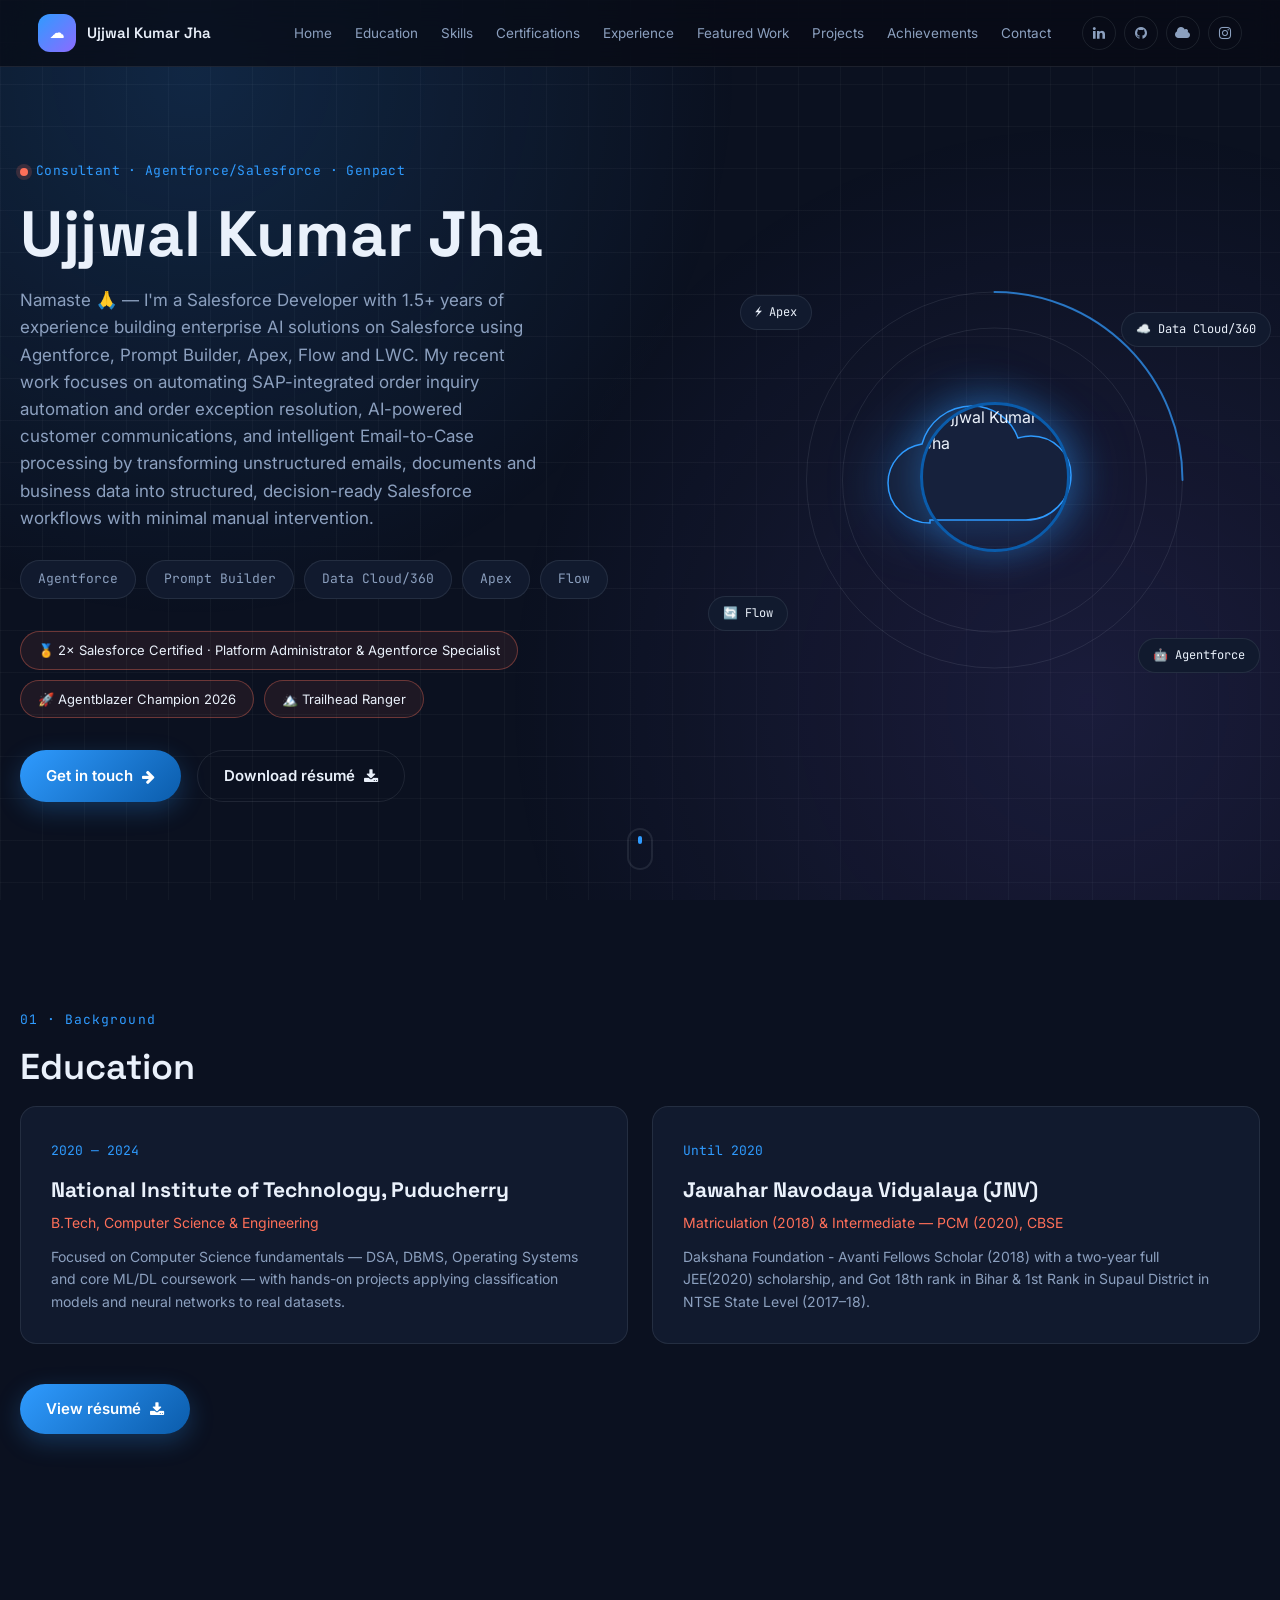
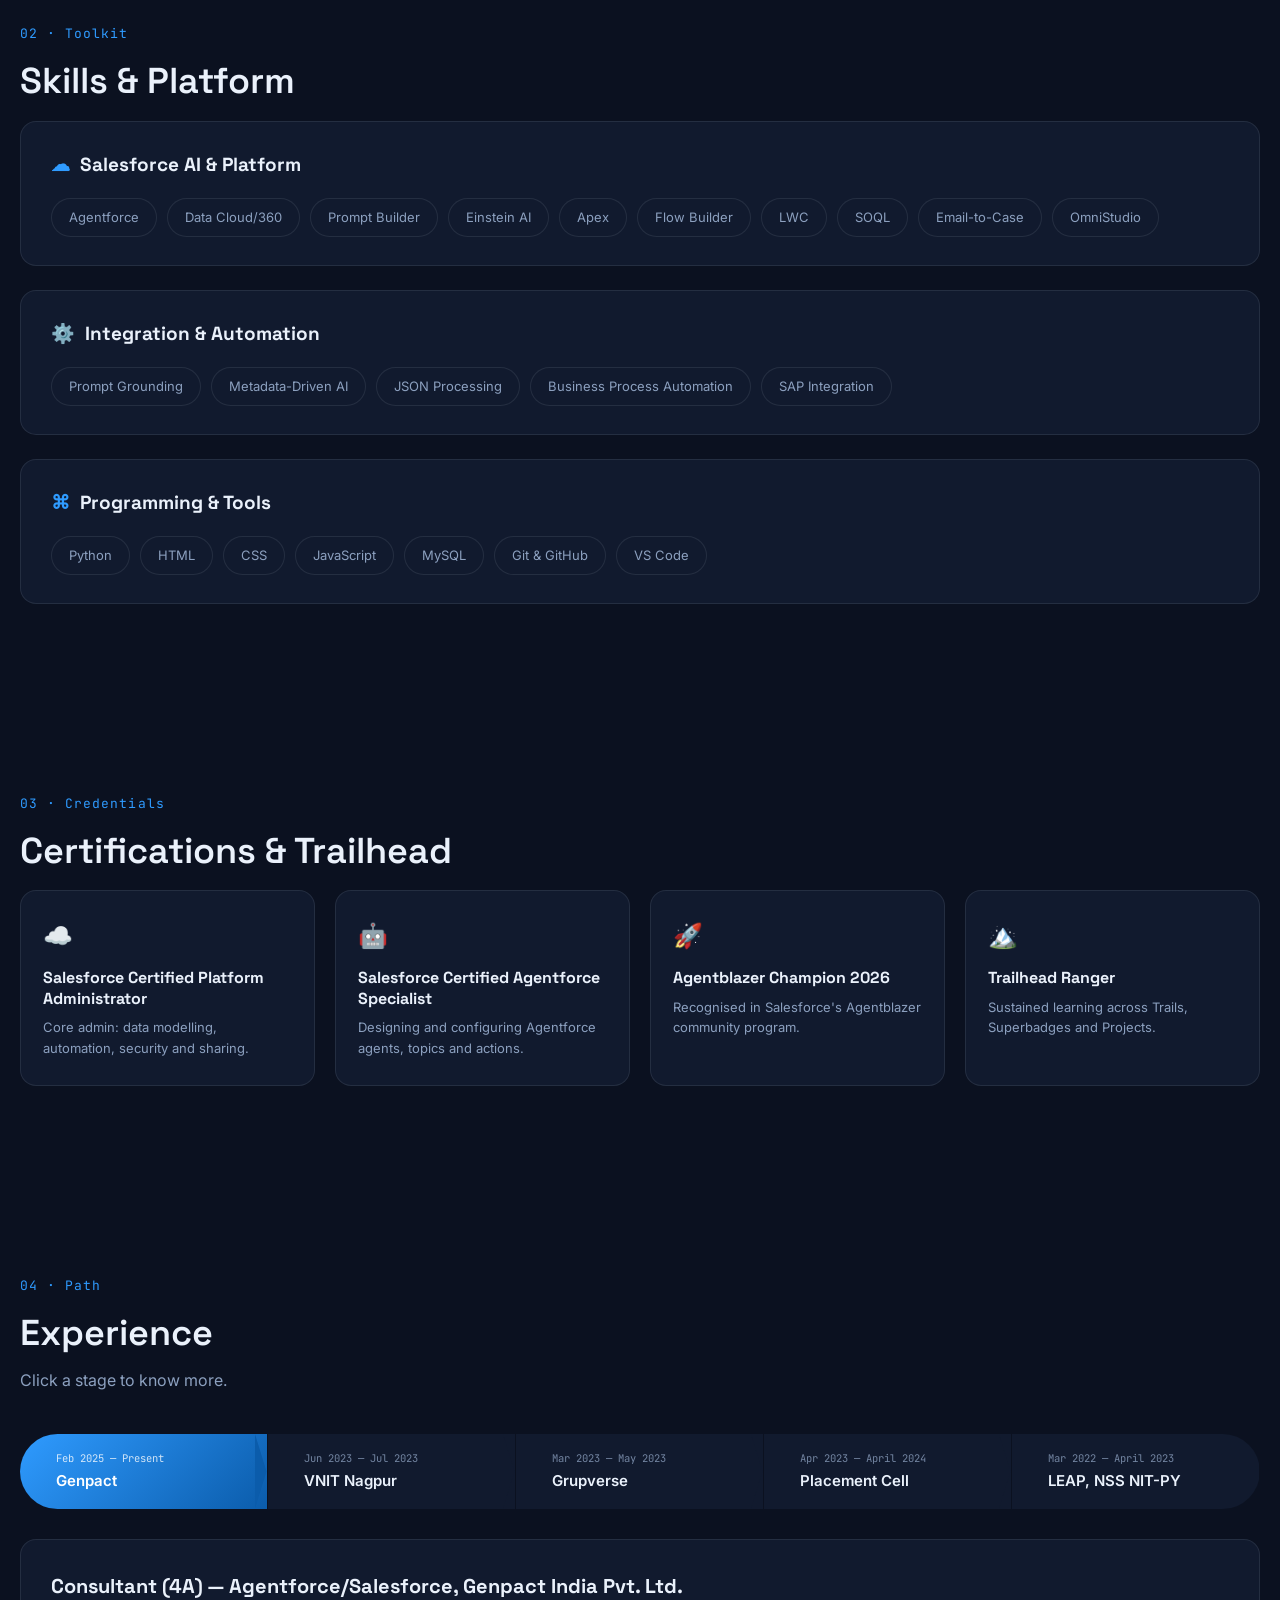
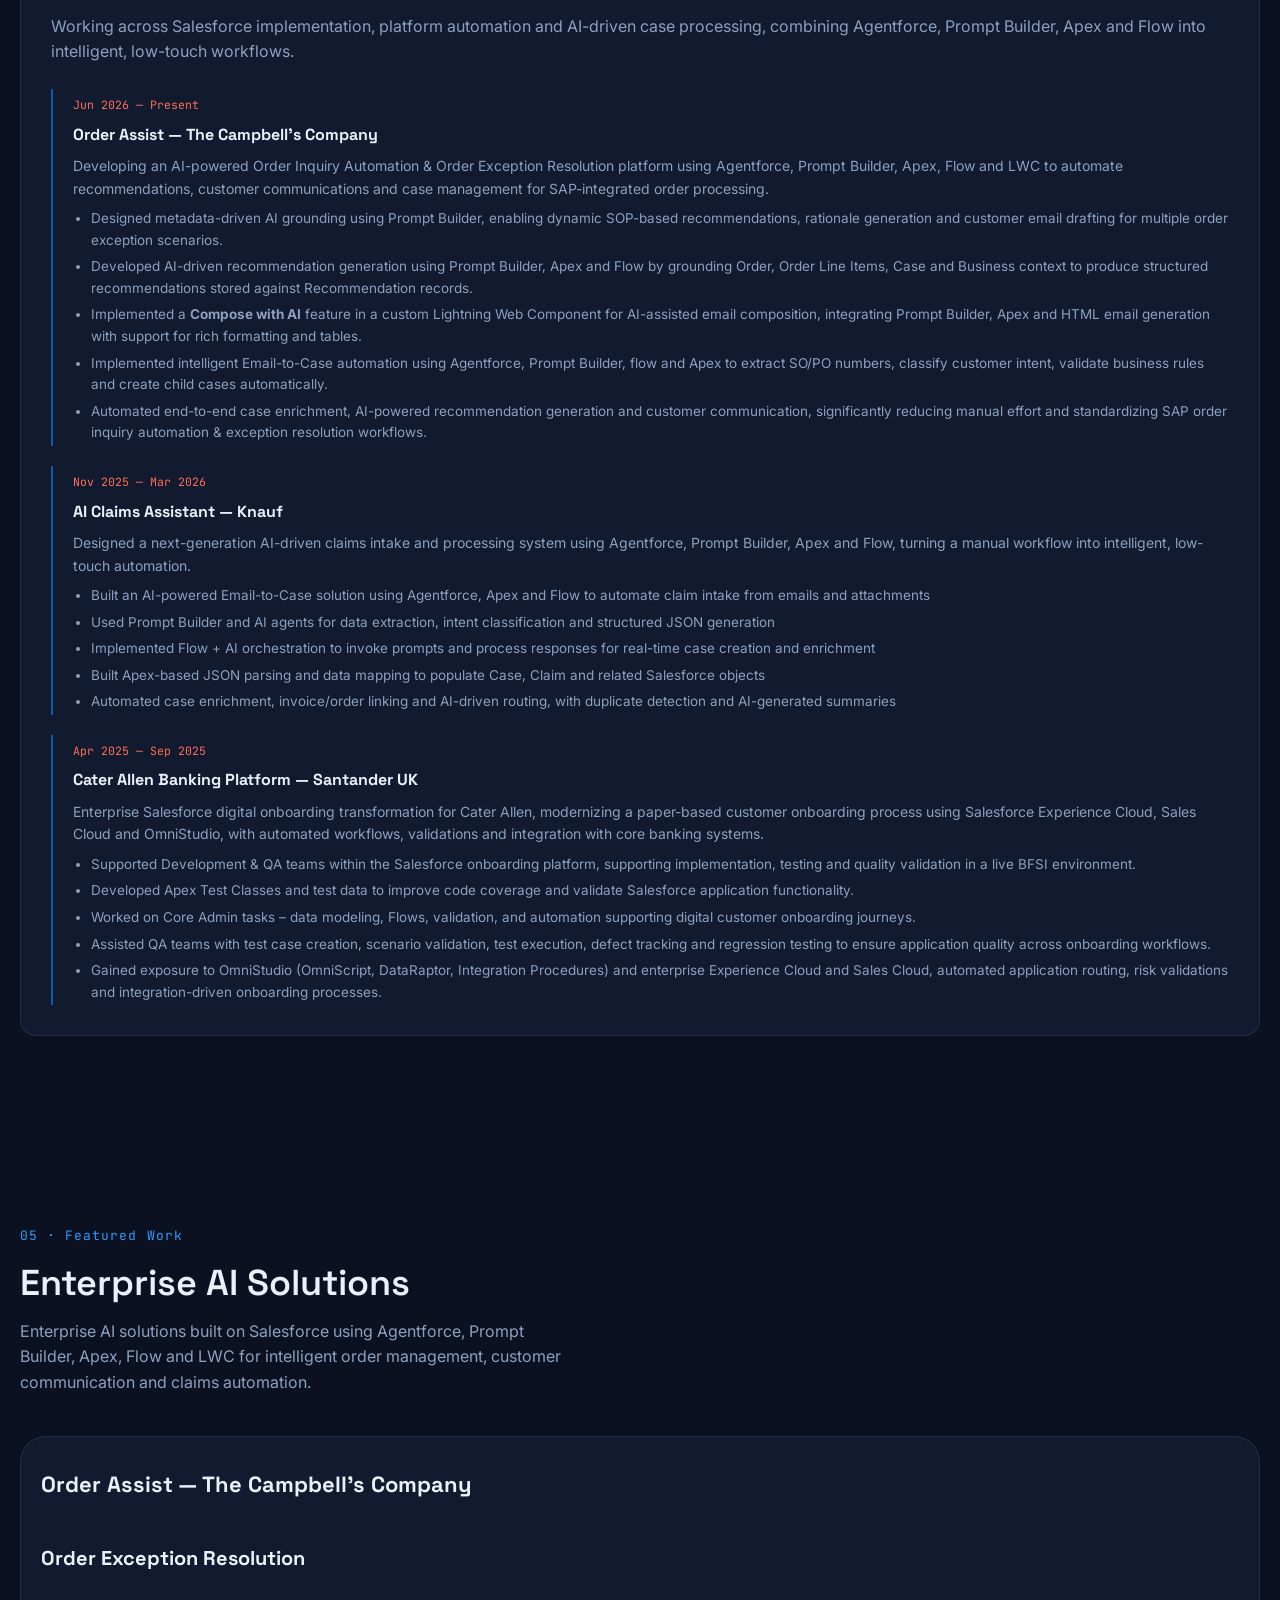
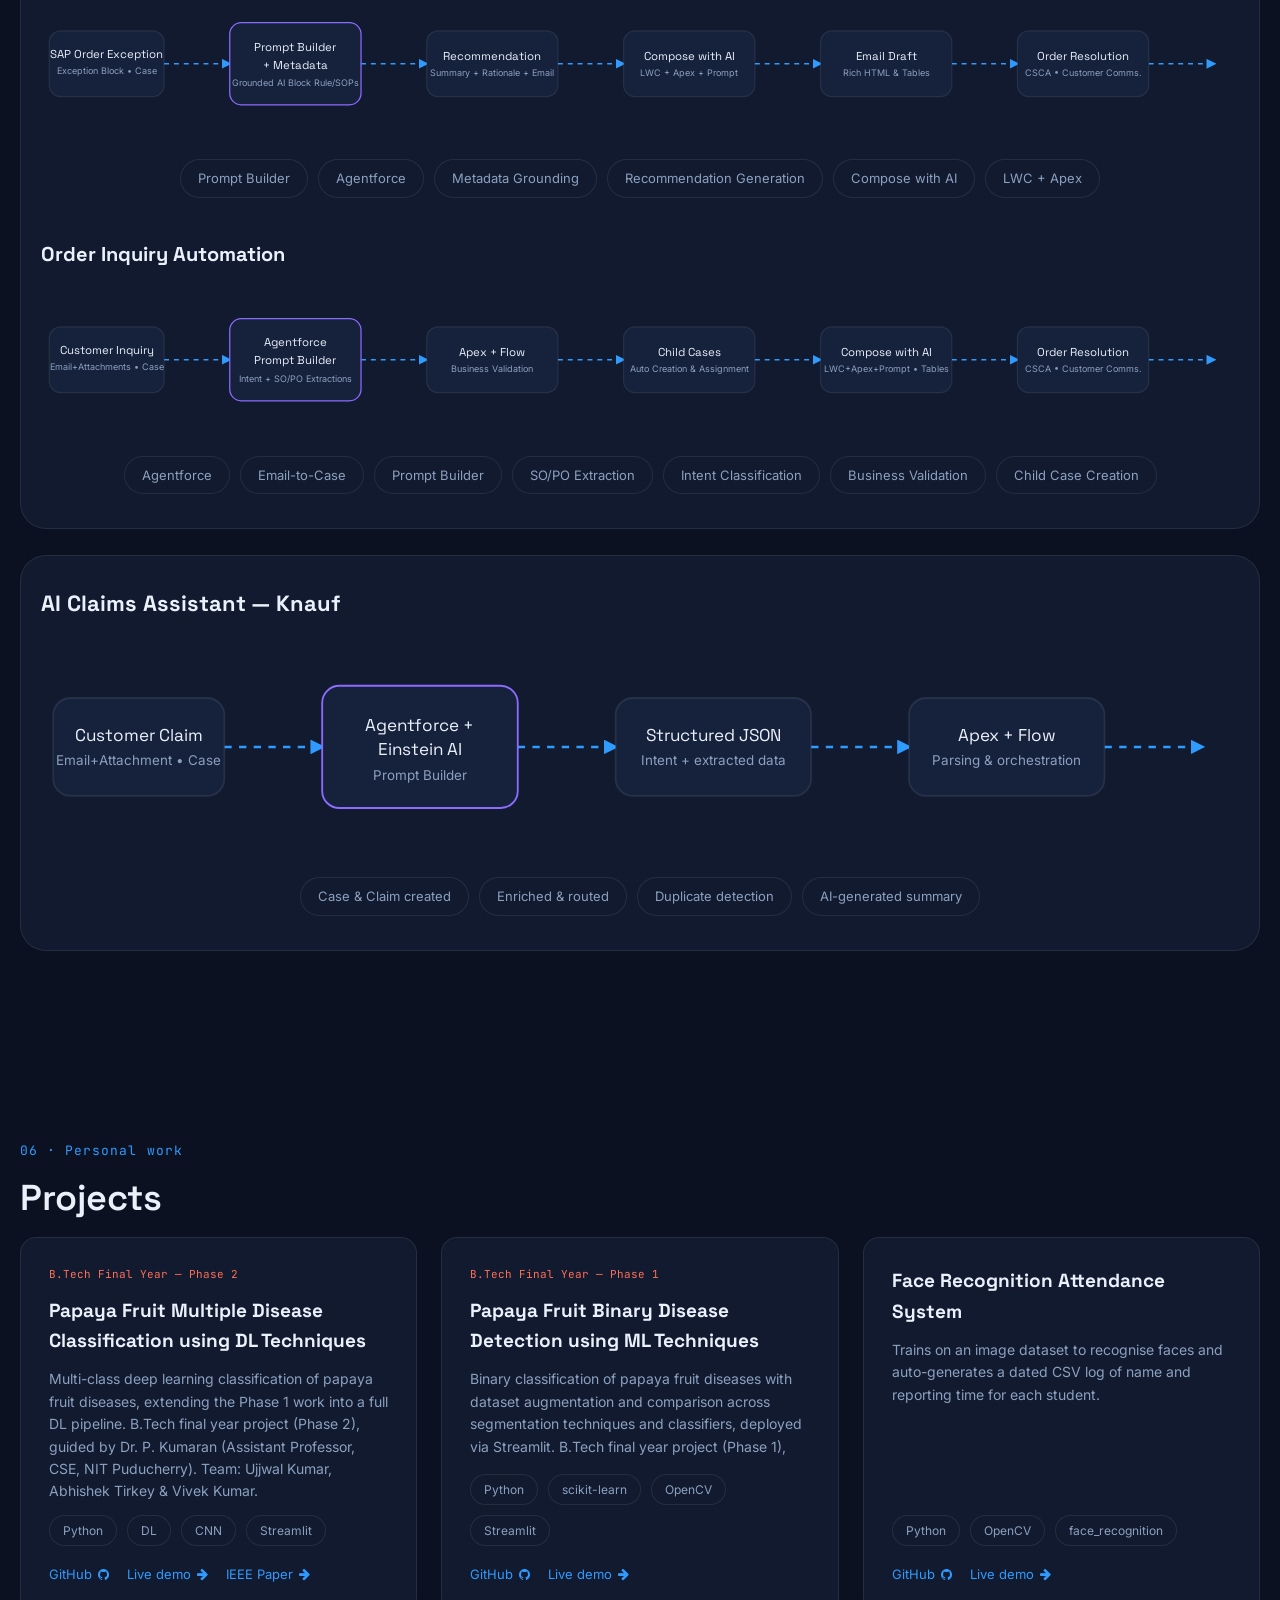
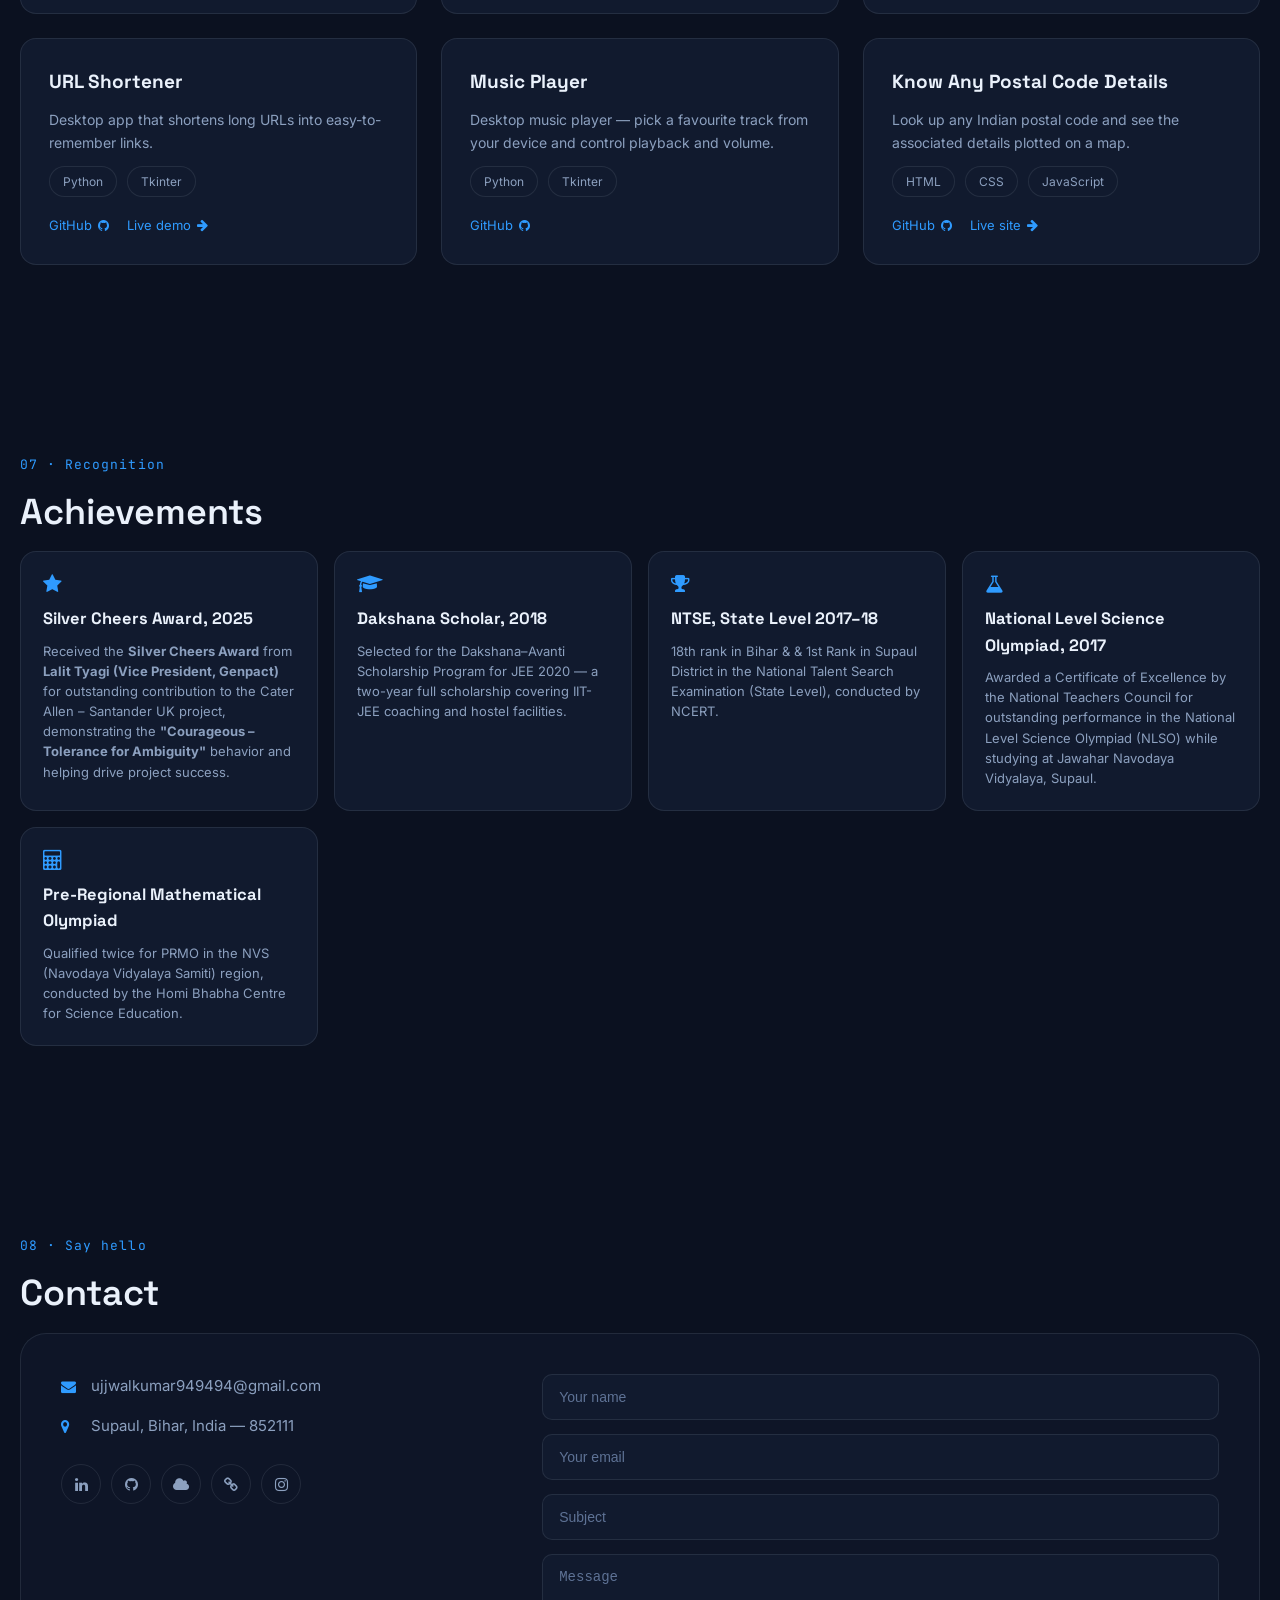
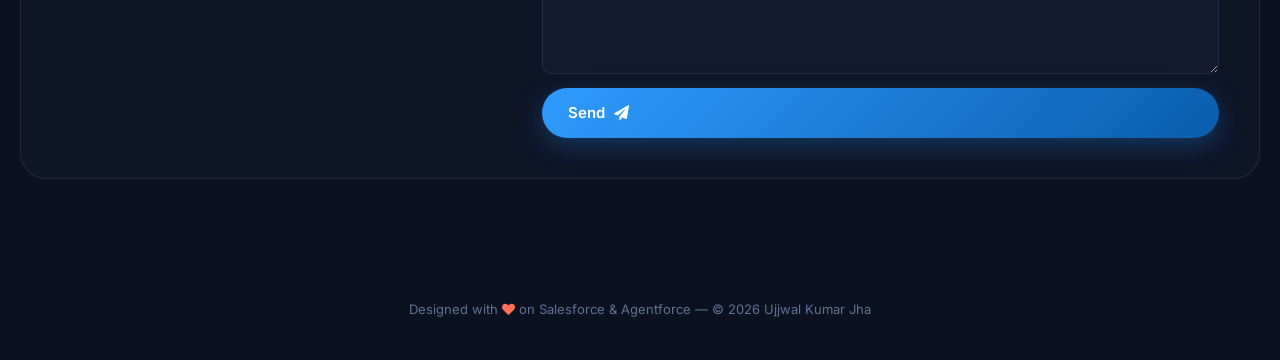
==== commit ba6f2733: "Update index.html" ====
--- a/index.html
+++ b/index.html
@@ -326,14 +326,14 @@
         <div class="engagement">
           <span class="engagement-meta mono">Apr 2025 — Sep 2025</span>
           <h4>Cater Allen Banking Platform — Santander UK</h4>
-          <p>Enterprise Salesforce implementation for a live BFSI Service Cloud environment, focused on
-            platform stability, testing quality and admin-level automation.</p>
+          <p>Enterprise Salesforce digital onboarding transformation for Cater Allen, modernizing a paper-based customer onboarding process 
+            using Salesforce Experience Cloud, Sales Cloud and OmniStudio, with automated workflows, validations and integration with core banking systems.</p>
           <ul>
-            <li>Supported Development &amp; QA teams in a live Salesforce Service Cloud environment</li>
-            <li>Developed Apex test classes and test data to improve code coverage</li>
-            <li>Worked on core admin tasks — data modelling, Flows, validation and automation</li>
-            <li>Assisted with test case creation, execution and defect tracking</li>
-            <li>Gained exposure to OmniStudio (OmniScript, DataRaptor, Integration Procedures)</li>
+            <li>Supported Development &amp; QA teams within the Salesforce onboarding platform, supporting implementation, testing and quality validation in a live BFSI environment.</li>
+            <li>Developed Apex Test Classes and test data to improve code coverage and validate Salesforce application functionality.</li>
+            <li>Worked on Core Admin tasks – data modeling, Flows, validation, and automation supporting digital customer onboarding journeys.</li>
+            <li>Assisted QA teams with test case creation, scenario validation, test execution, defect tracking and regression testing to ensure application quality across onboarding workflows.</li>
+            <li>Gained exposure to OmniStudio (OmniScript, DataRaptor, Integration Procedures) and enterprise Experience Cloud and Sales Cloud, automated application routing, risk validations and integration-driven onboarding processes.</li>
           </ul>
         </div>
       </div>
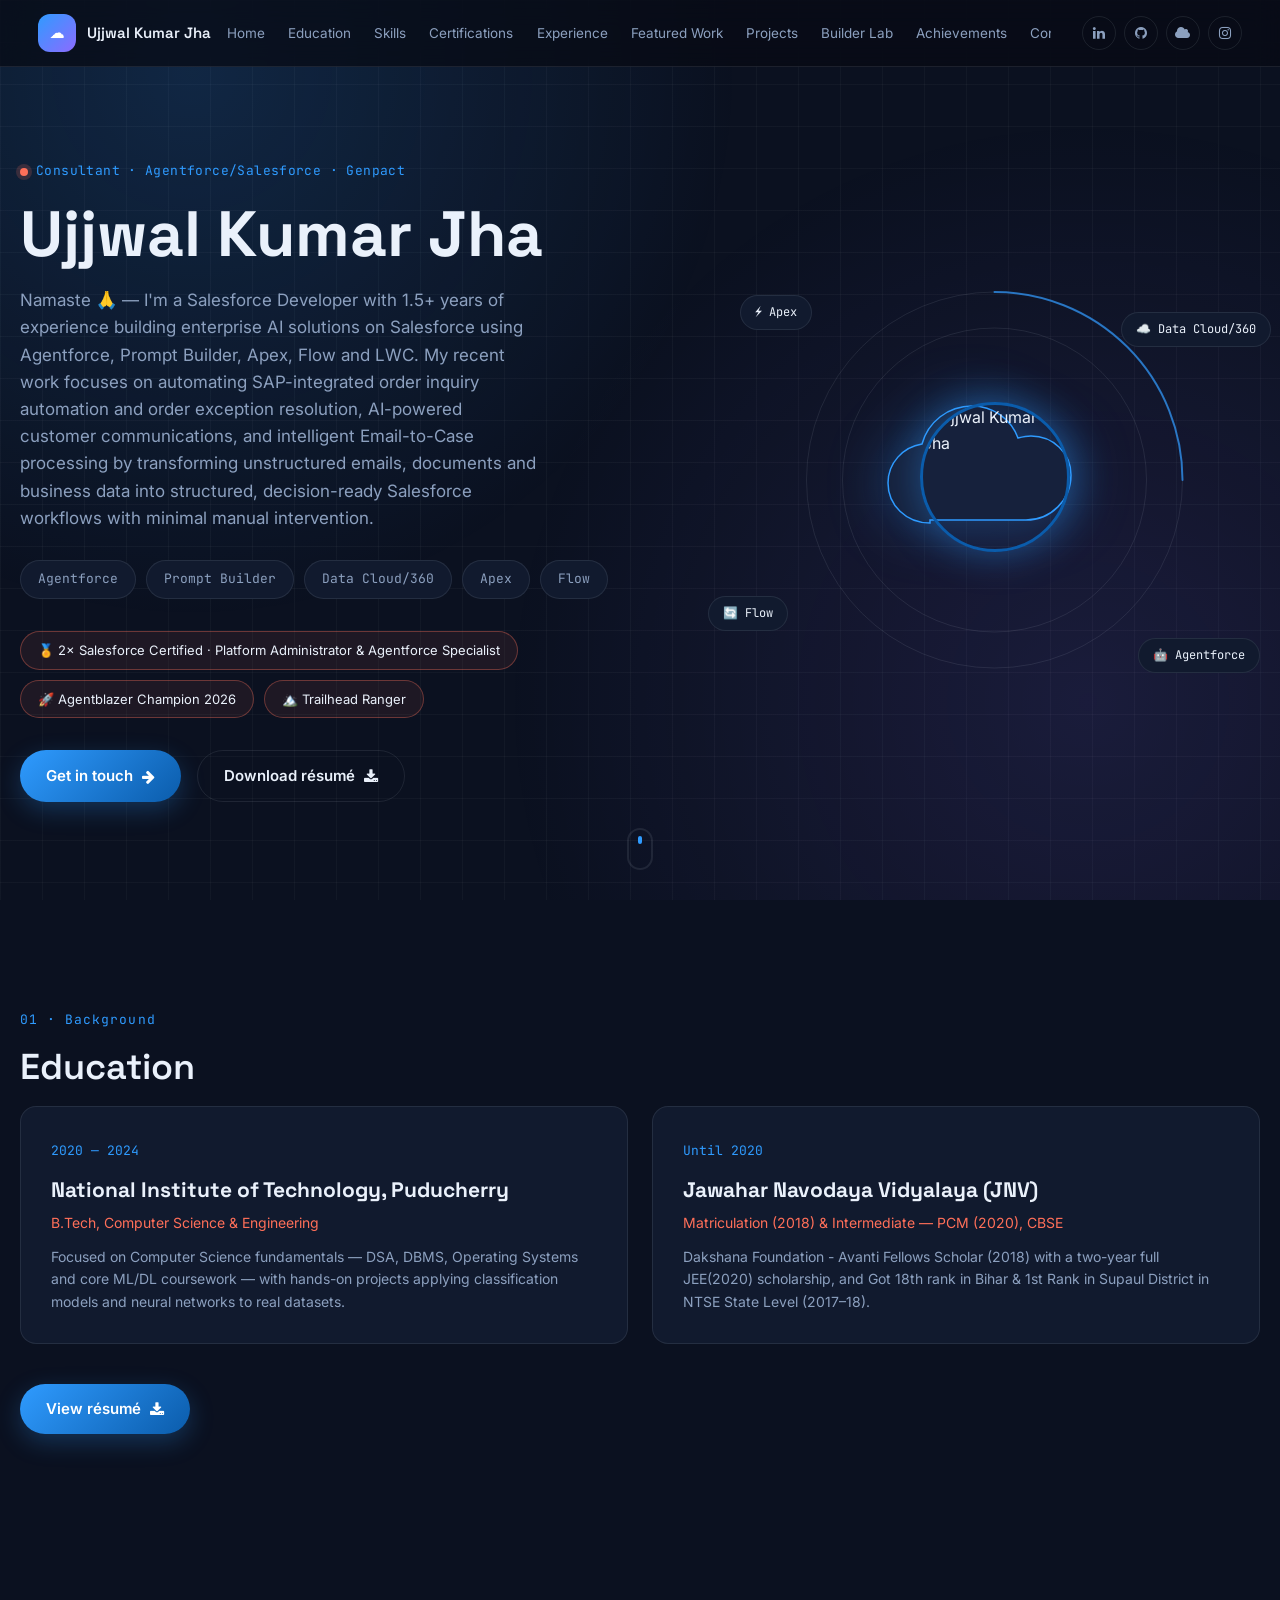
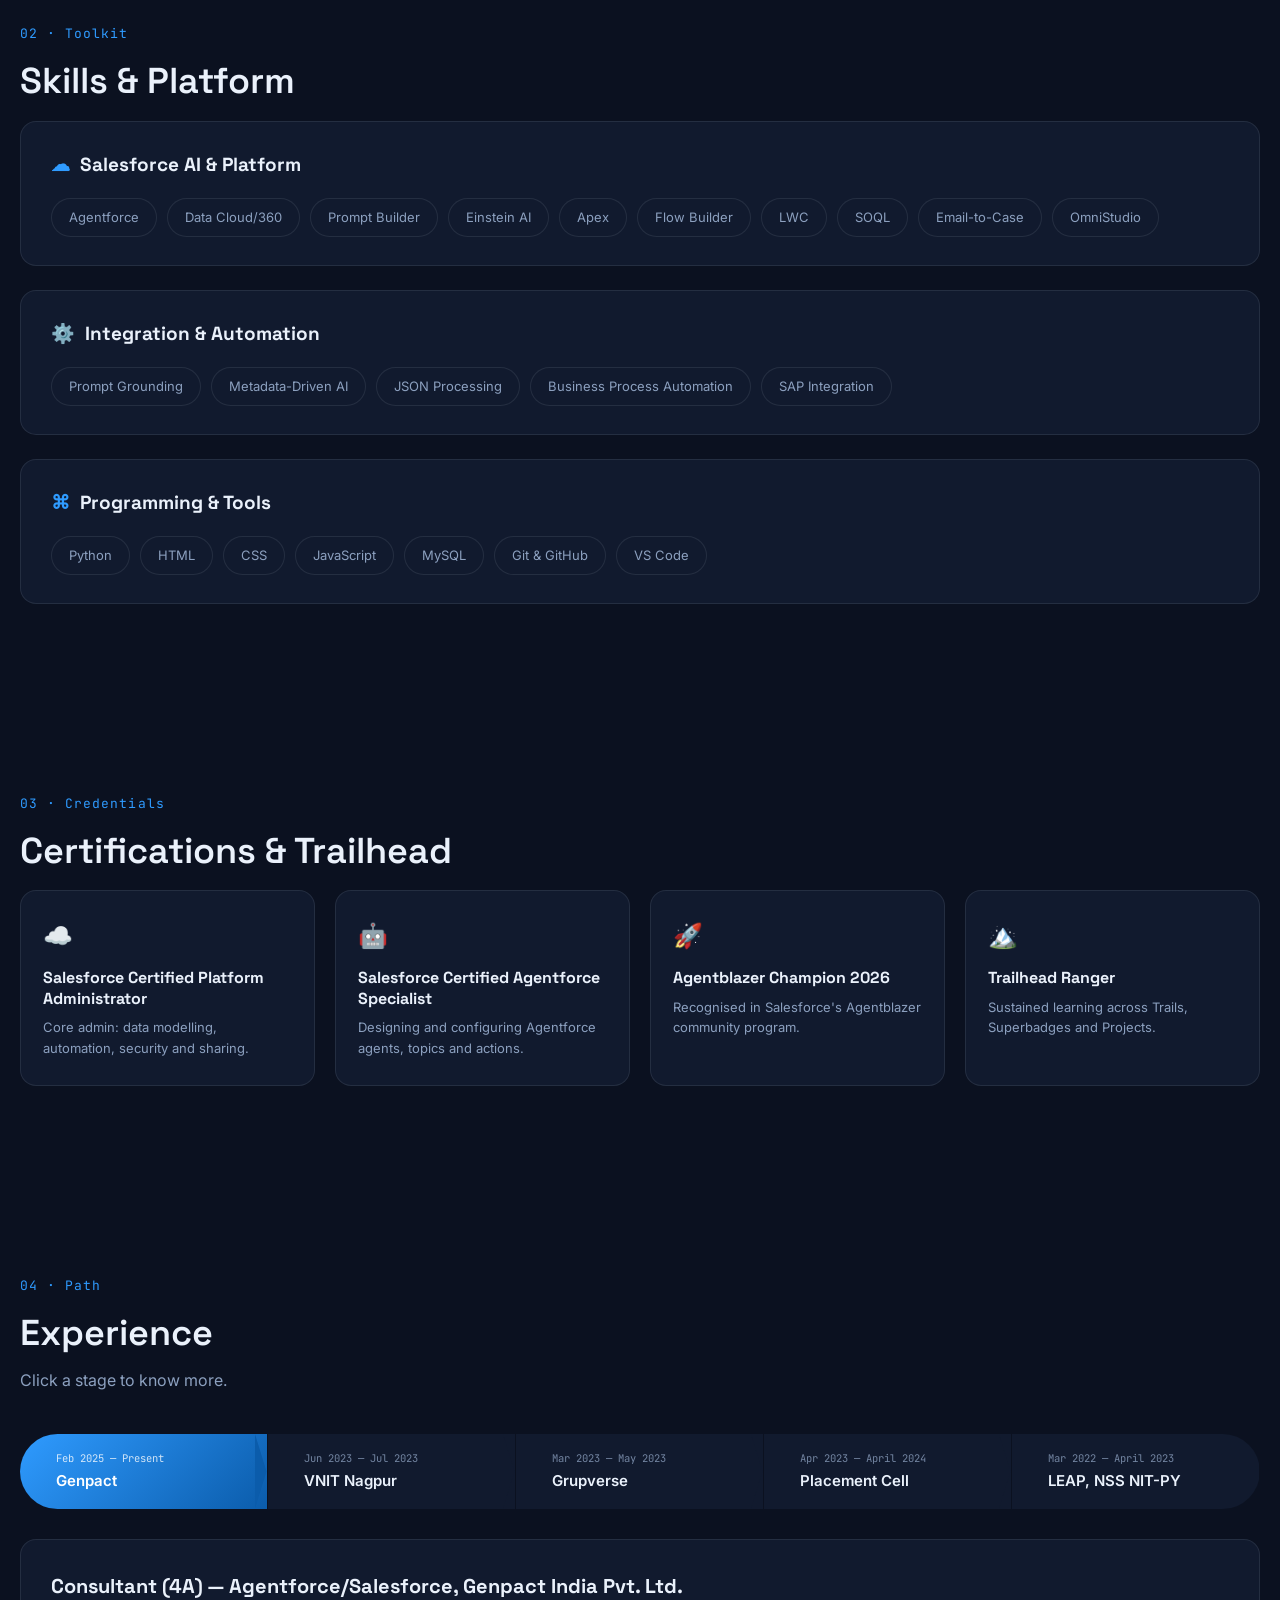
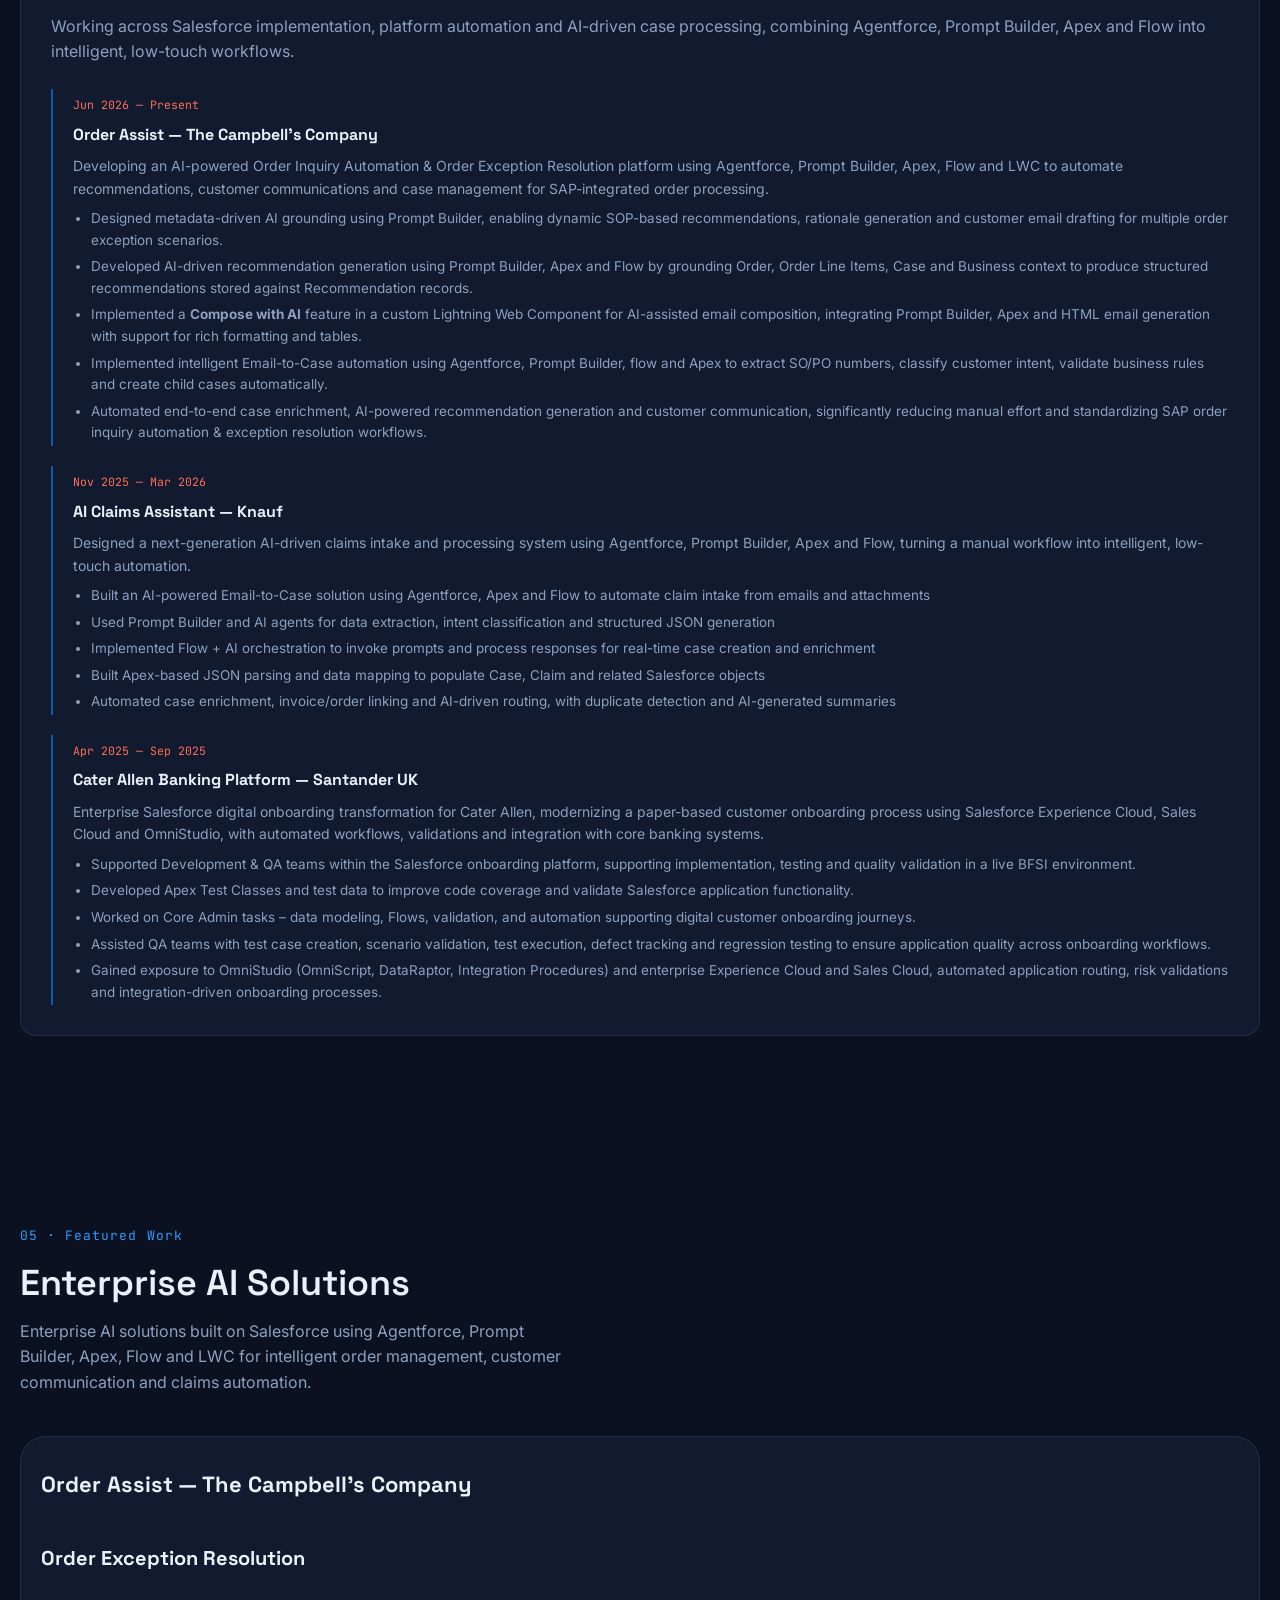
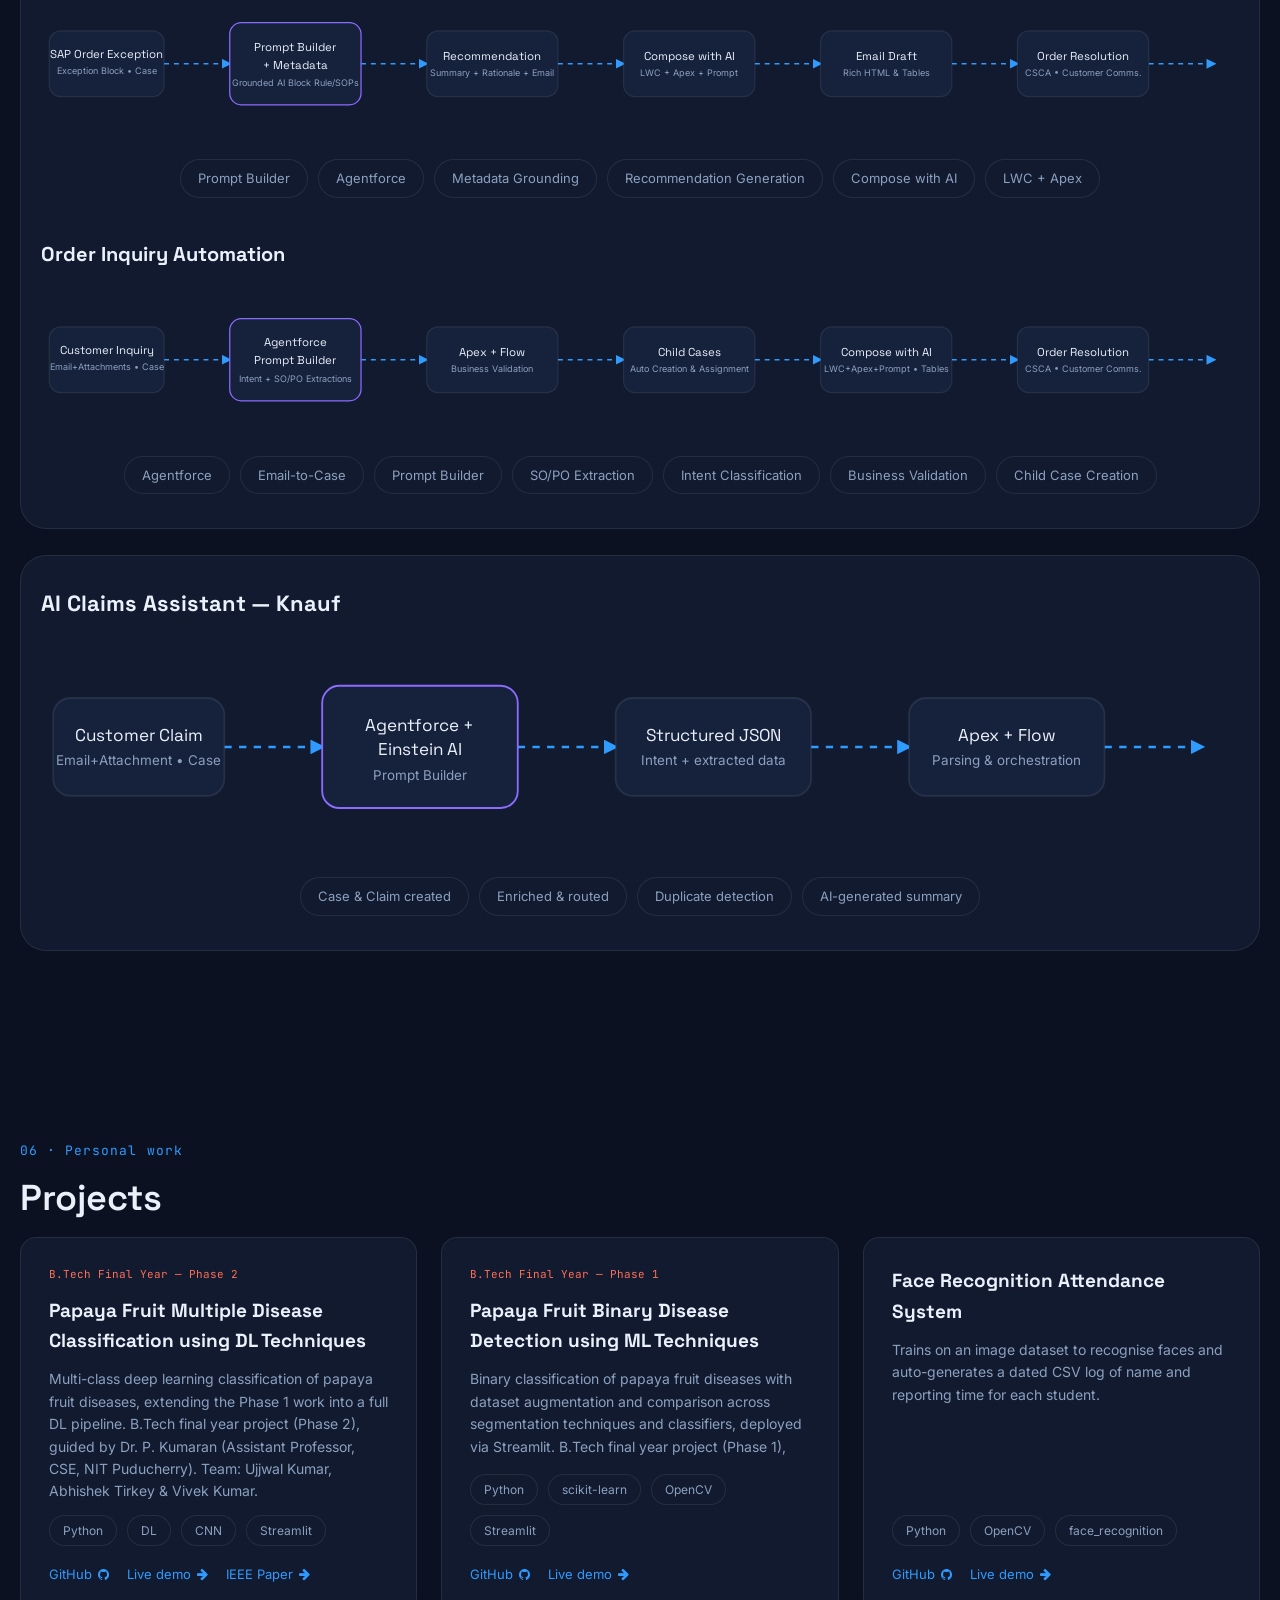
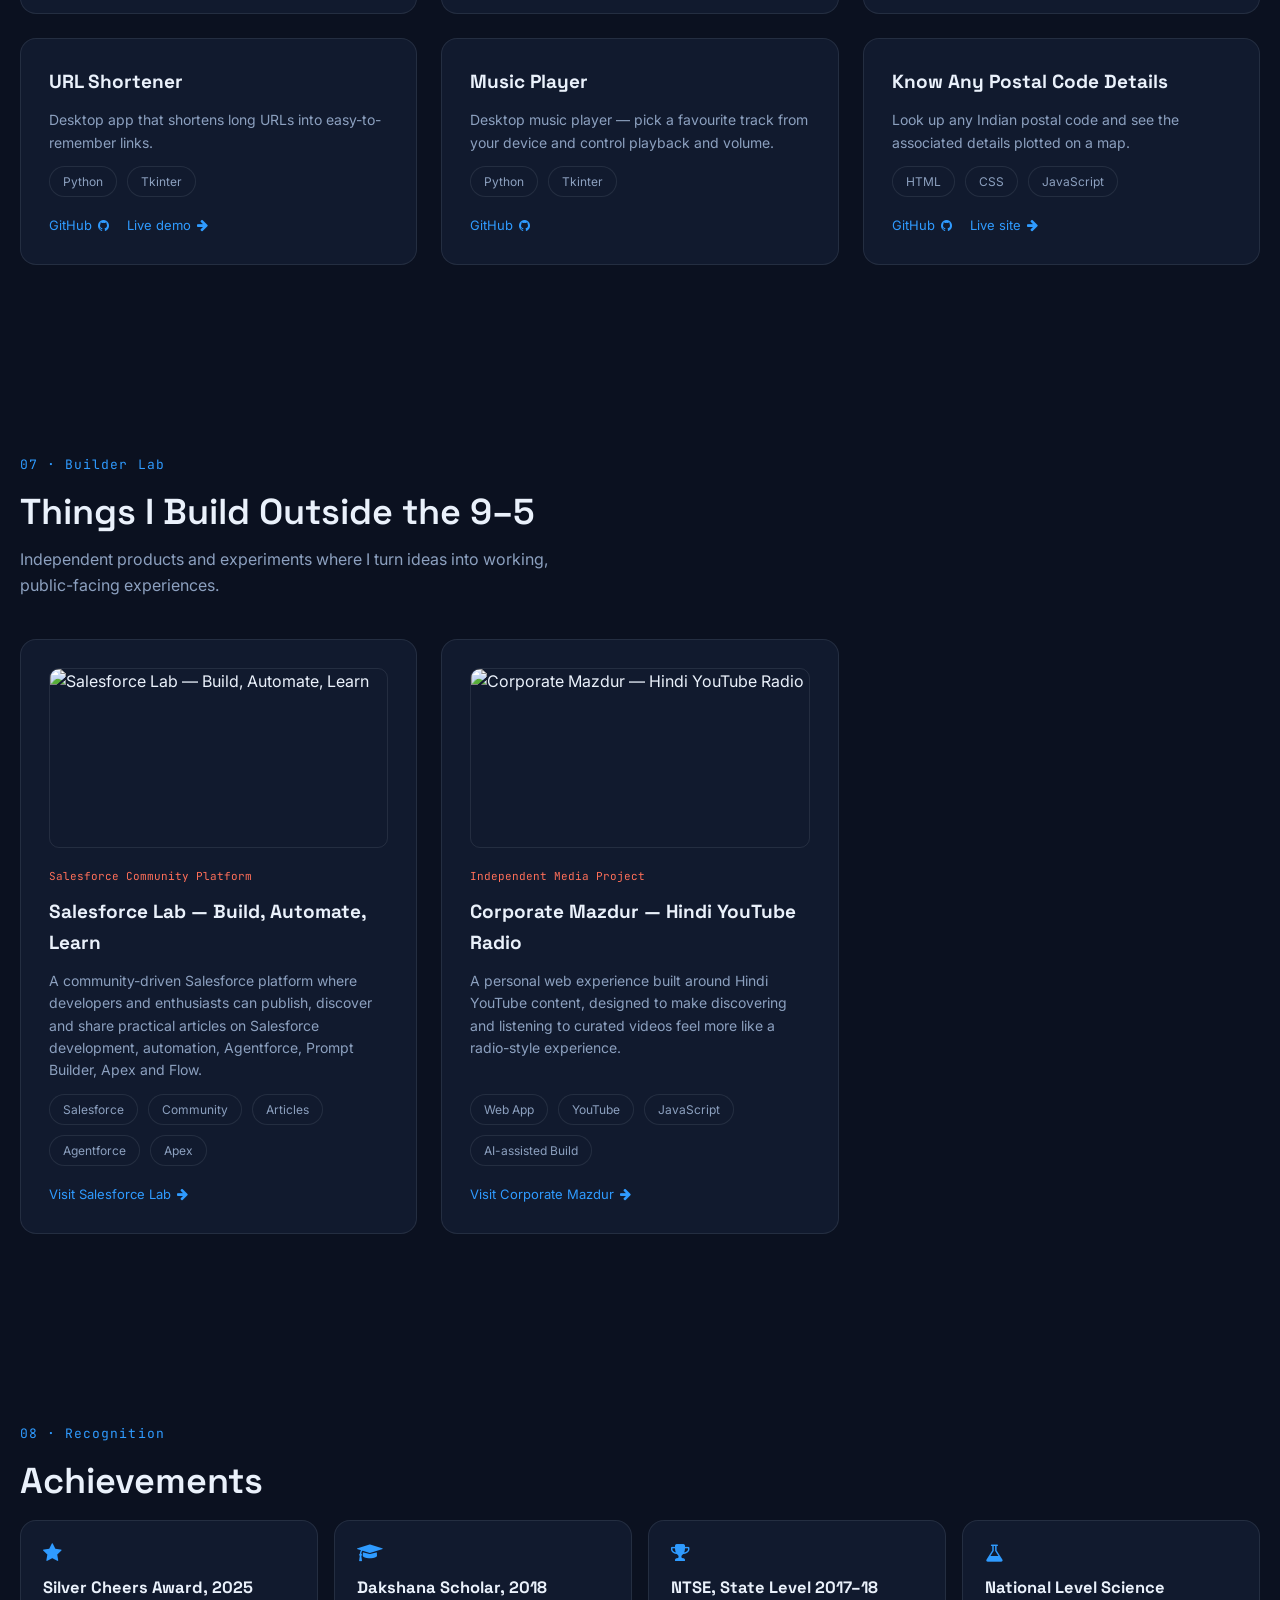
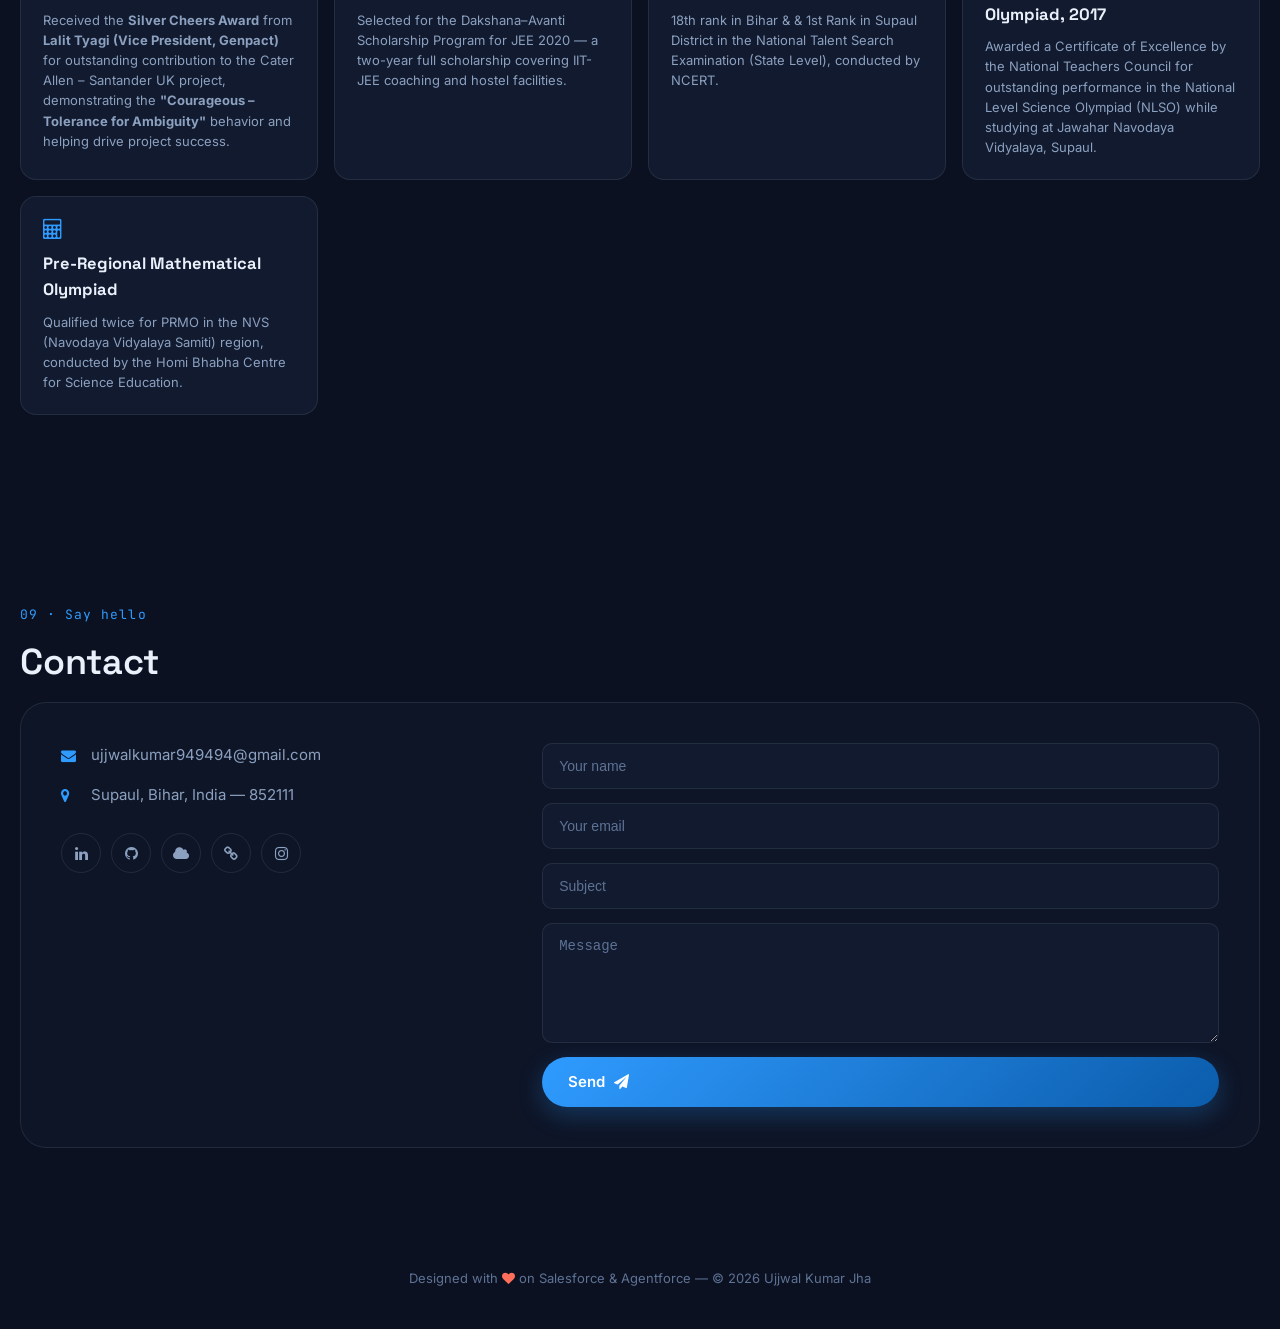
==== commit 9e0f9b5b: "update lab" ====
--- a/index.html
+++ b/index.html
@@ -61,6 +61,7 @@
           <li><a href="#experience">Experience</a></li>
           <li><a href="#featured-work">Featured Work</a></li>
           <li><a href="#projects">Projects</a></li>
+          <li><a href="#builder-lab">Builder Lab</a></li>
           <li><a href="#achievements">Achievements</a></li>
           <li><a href="#contact">Contact</a></li>
         </ul>
@@ -670,10 +671,66 @@
   </div>
 </section>
 
+<!-- BUILDER LAB -->
+<section class="builder-lab" id="builder-lab">
+  <div class="section-inner">
+    <p class="section-eyebrow mono">07 · Builder Lab</p>
+    <h2 class="section-title">Things I Build Outside the 9–5</h2>
+    <p class="section-note">
+      Independent products and experiments where I turn ideas into working, public-facing experiences.
+    </p>
+
+    <div class="project-grid">
+
+      <article class="project-card" data-reveal>
+          <img src="https://iili.io/CDMKmBa.png" alt="Salesforce Lab — Build, Automate, Learn" class="builder-screenshot">
+        <div class="project-tag">Salesforce Community Platform</div>
+        <h3>Salesforce Lab — Build, Automate, Learn</h3>
+        <p>
+          A community-driven Salesforce platform where developers and enthusiasts can publish, discover and share practical articles on Salesforce development, automation, Agentforce, Prompt Builder, Apex and Flow.
+        </p>
+        <div class="chip-row small">
+          <span class="chip">Salesforce</span>
+          <span class="chip">Community</span>
+          <span class="chip">Articles</span>
+          <span class="chip">Agentforce</span>
+          <span class="chip">Apex</span>
+        </div>
+        <div class="project-links">
+          <a href="https://ujjwal.nitpyalumni.com/sl/" target="_blank" rel="noopener">
+            Visit Salesforce Lab <i class="fa fa-arrow-right"></i>
+          </a>
+        </div>
+      </article>
+
+      <article class="project-card" data-reveal>
+          <img src="https://iili.io/CDMC2pV.png" alt="Corporate Mazdur — Hindi YouTube Radio" class="builder-screenshot">
+        <div class="project-tag">Independent Media Project</div>
+        <h3>Corporate Mazdur — Hindi YouTube Radio</h3>
+        <p>
+          A personal web experience built around Hindi YouTube content, designed to make discovering and listening to curated videos feel more like a radio-style experience.
+        </p>
+        <div class="chip-row small">
+          <span class="chip">Web App</span>
+          <span class="chip">YouTube</span>
+          <span class="chip">JavaScript</span>
+          <span class="chip">AI-assisted Build</span>
+        </div>
+        <div class="project-links">
+          <a href="https://ujjwal.nitpyalumni.com/cm/" target="_blank" rel="noopener">
+            Visit Corporate Mazdur <i class="fa fa-arrow-right"></i>
+          </a>
+        </div>
+      </article>
+
+    </div>
+  </div>
+</section>
+
 <!-- ACHIEVEMENTS -->
 <section class="achievements" id="achievements">
   <div class="section-inner">
-    <p class="section-eyebrow mono">07 · Recognition</p>
+    <p class="section-eyebrow mono">08 · Recognition</p>
     <h2 class="section-title">Achievements</h2>
 
     <div class="achieve-grid">
@@ -715,7 +772,7 @@
 <!-- CONTACT -->
 <section class="contact" id="contact">
   <div class="section-inner">
-    <p class="section-eyebrow mono">08 · Say hello</p>
+    <p class="section-eyebrow mono">09 · Say hello</p>
     <h2 class="section-title">Contact</h2>
 
     <div class="contact-card" data-reveal>
@@ -750,4 +807,4 @@
 
 <script src="./script.js"></script>
 </body>
-</html>
+</html>
--- a/style.css
+++ b/style.css
@@ -318,6 +318,14 @@
 .project-links{ display:flex; gap:1.8rem; margin-top:.6rem; }
 .project-links a{ font-size:1.3rem; color:var(--blue); display:flex; align-items:center; gap:.6rem; }
 .project-links a:hover{ text-decoration:underline; }
+.builder-screenshot{
+  width:100%;
+  height:18rem;
+  object-fit:cover;
+  border-radius:var(--radius-s);
+  border:1px solid var(--line);
+  margin-bottom:.8rem;
+}
 
 /* ============================================================
    Achievements
